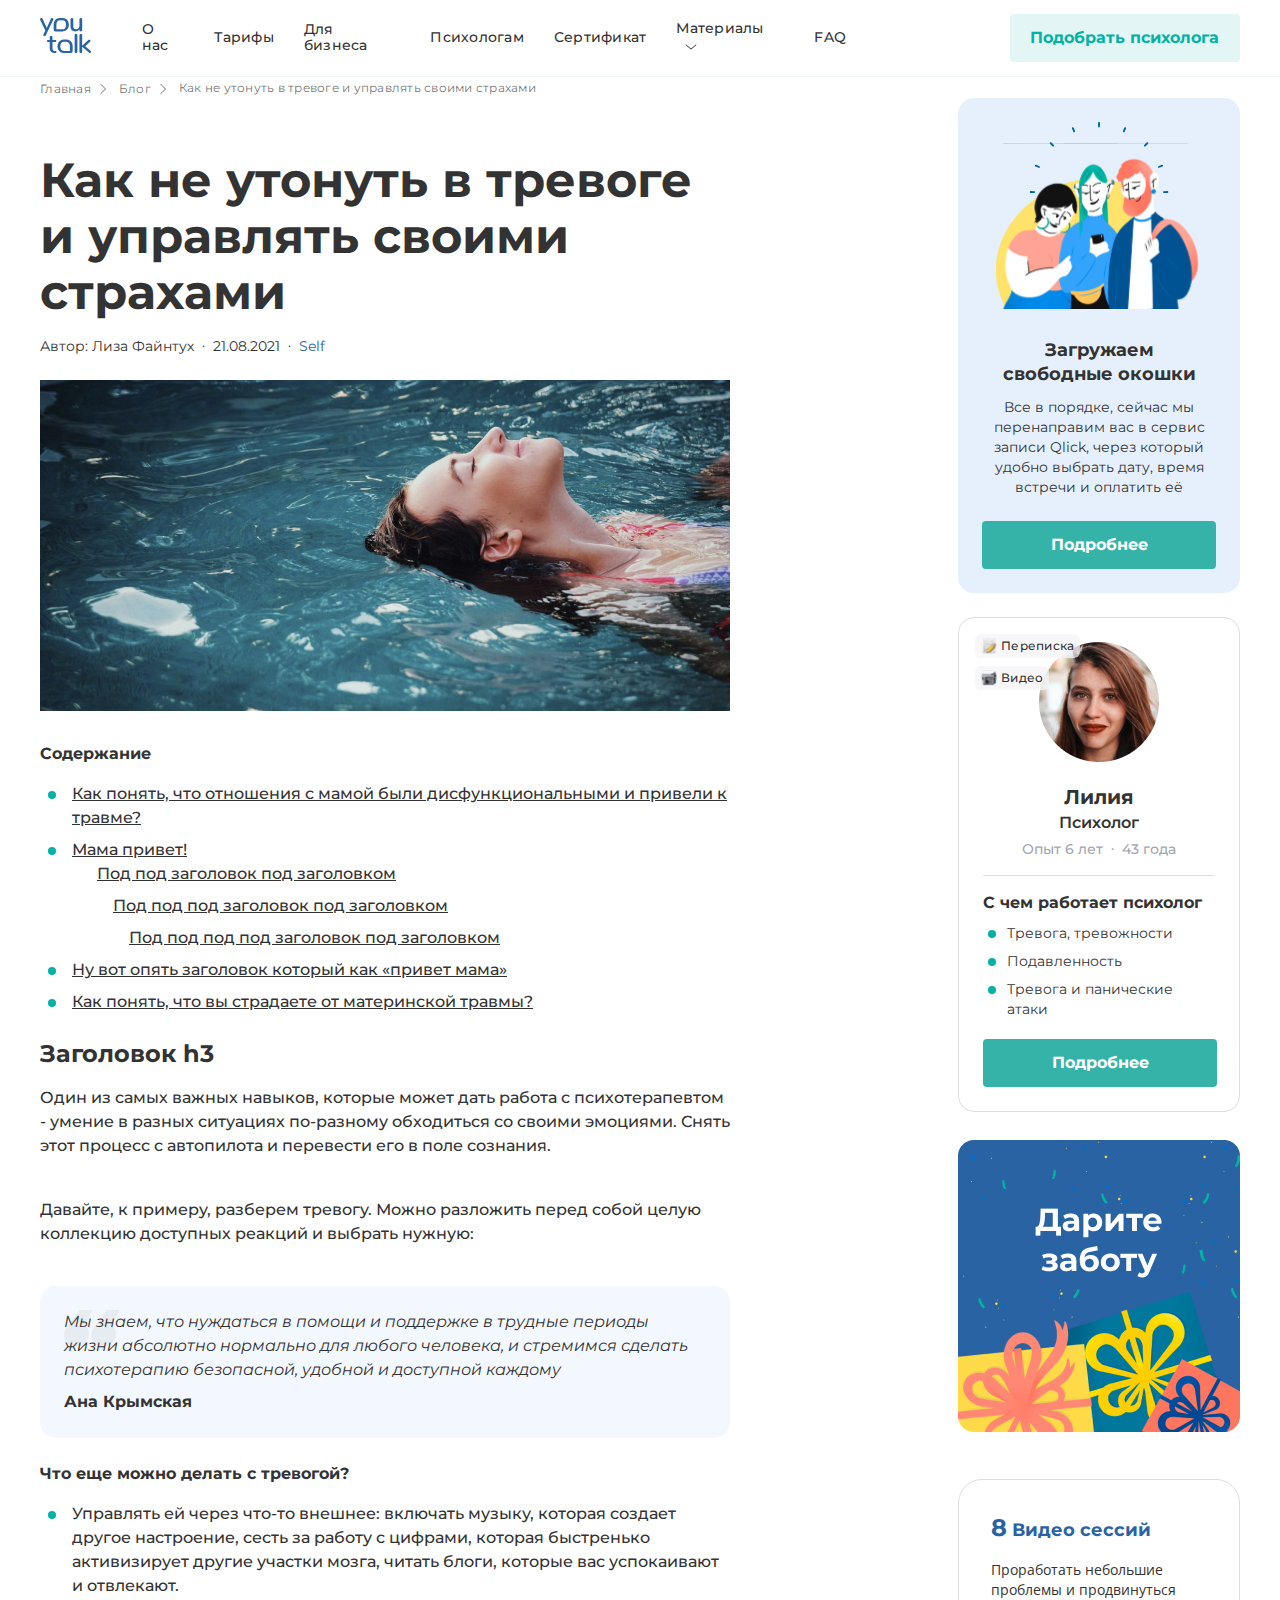
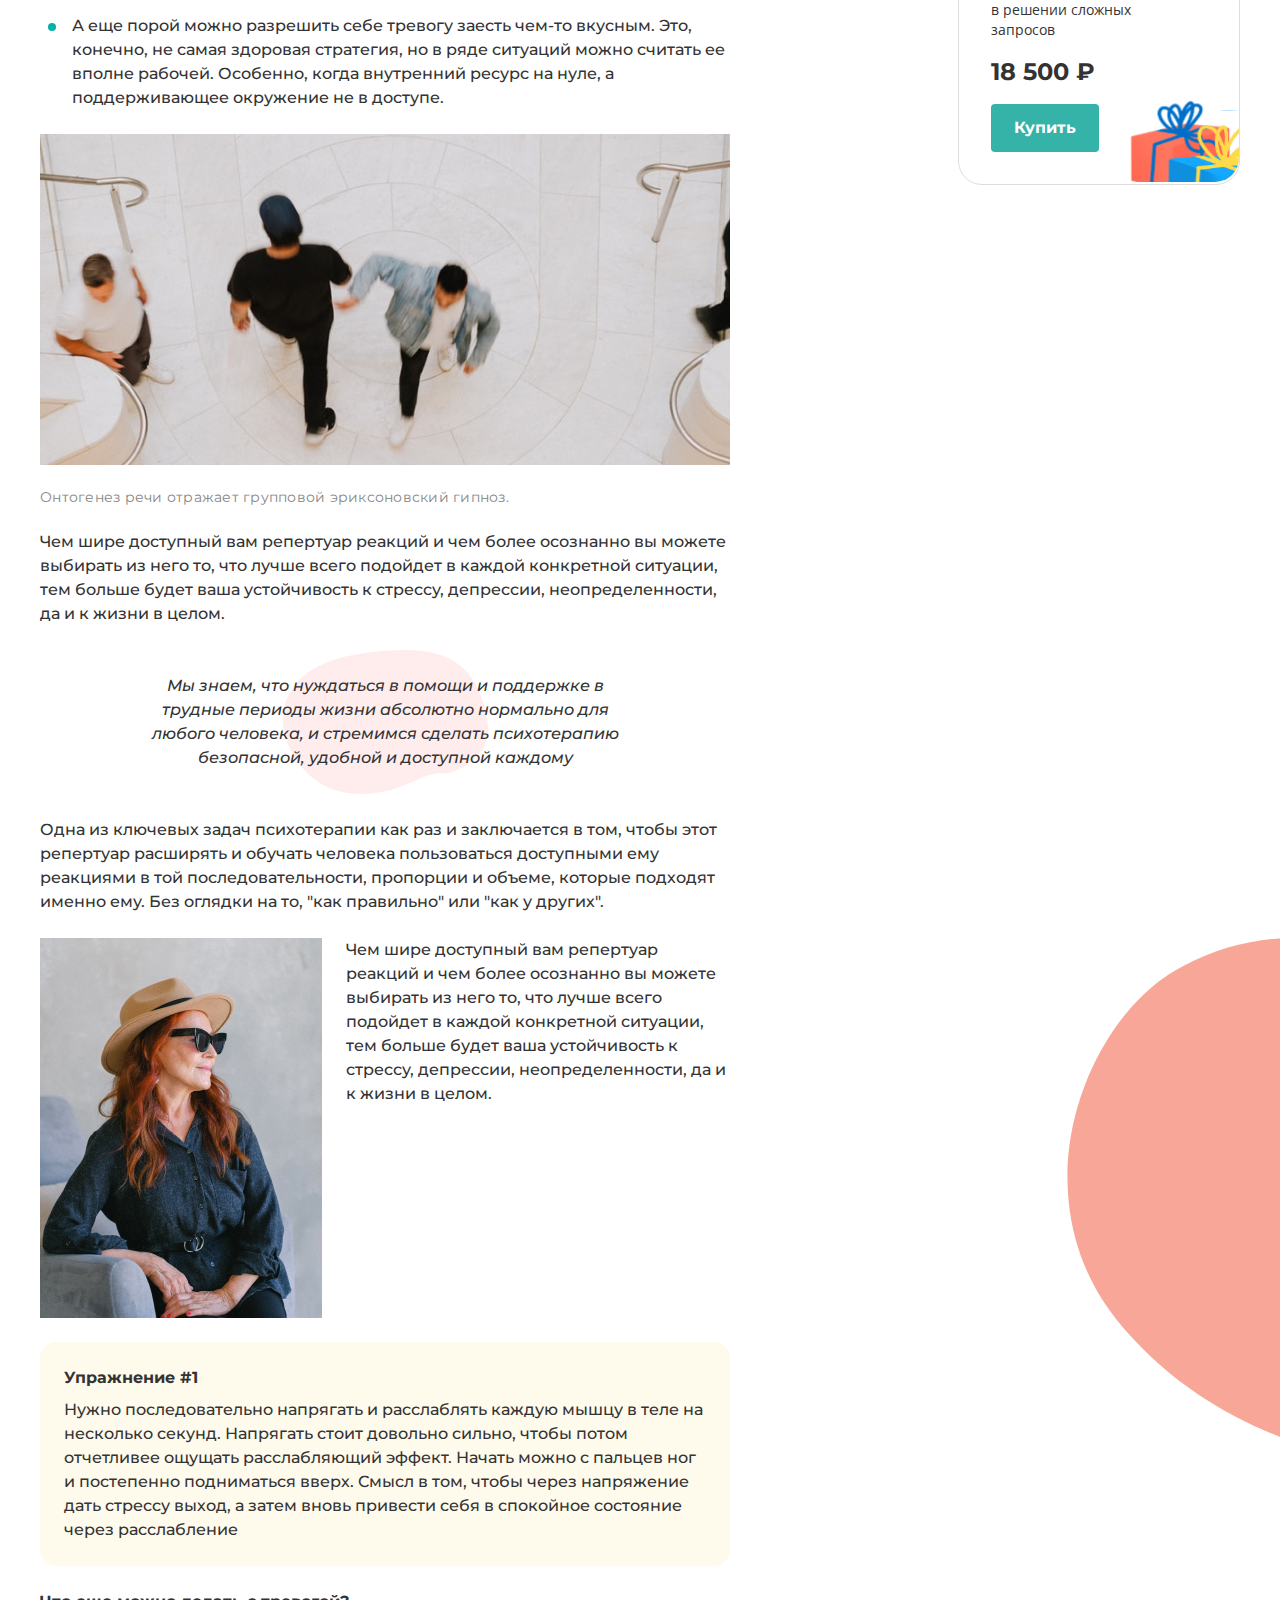
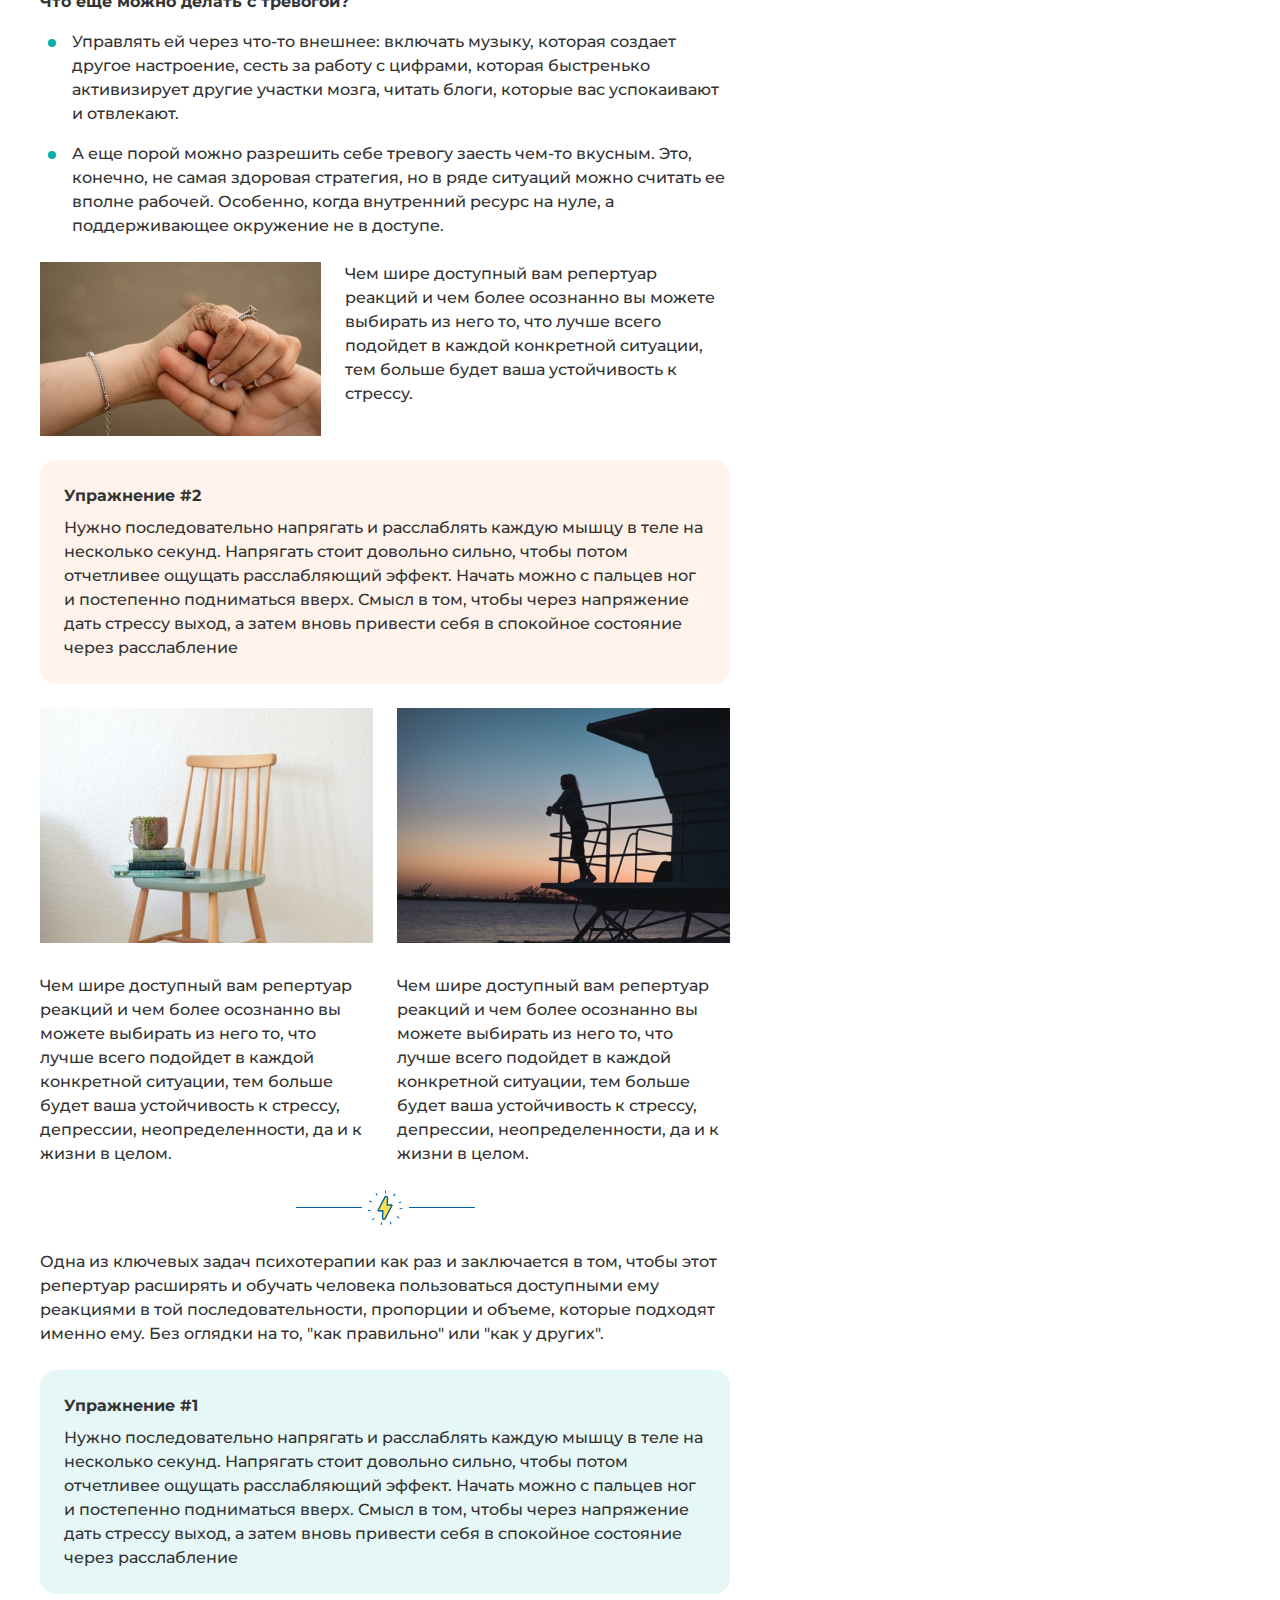
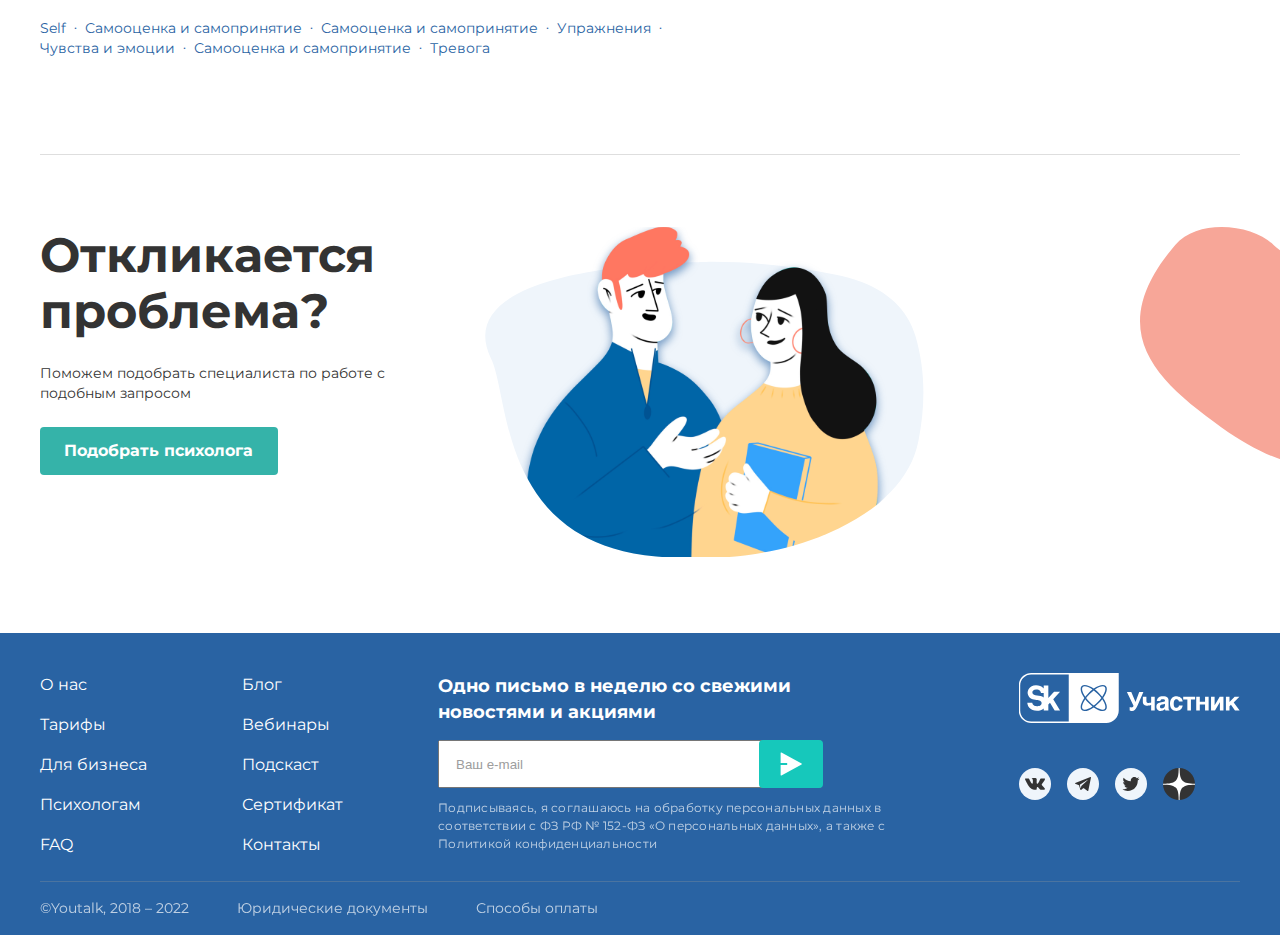
==== article.html @ af23686a "fff" ====
<!DOCTYPE html>
<html lang="ru">
  <head>
    <meta charset="UTF-8" />
    <meta name="viewport" content="width=device-width, initial-scale=1.0" />
    <meta http-equiv="X-UA-Compatible" content="ie=edge" />
    <title>Youtalk</title>
    <link rel="preconnect" href="https://fonts.googleapis.com" />
    <link rel="preconnect" href="https://fonts.gstatic.com" crossorigin />
    <link
      href="https://fonts.googleapis.com/css2?family=Montserrat:ital,wght@0,400;0,500;0,600;0,700;1,400&family=Open+Sans&display=swap"
      rel="stylesheet"
    />
    <link rel="stylesheet" href="css/reset.css" />
    <link rel="stylesheet" href="css/style.css" />
  </head>
  <body>    
    <div class="wrapper">
        <header class="header">
            <div class="container">
              <div class="nav">
                <a class="logo" href="#">
                  <img class="logo__img" src="images/logo.svg" alt="логотип" />
                </a>
                <ul class="menu">
                  <li class="menu__list">
                    <a class="menu__link" href="#">О нас</a>
                  </li>
                  <li class="menu__list">
                    <a class="menu__link" href="#">Тарифы</a>
                  </li>
                  <li class="menu__list">
                    <a class="menu__link" href="#">Для бизнеса</a>
                  </li>
                  <li class="menu__list">
                    <a class="menu__link" href="#">Психологам</a>
                  </li>
                  <li class="menu__list">
                    <a class="menu__link" href="#">Сертификат</a>
                  </li>
                  <li class="menu__list">
                    <a class="menu__link check-mark" href="#">Материалы</a>
                  </li>
                  <li class="menu__list">
                    <a class="menu__link" href="#">FAQ</a>
                  </li>
                </ul>
                <button class="header__button button">Подобрать психолога</button>
              </div>
            </div>
          </header>
          <main class="article-main">
            <div class="container">
                <ul class="bread-crumbs">
                    <li class="bread-crumbs_item"><a href="#">Главная</a></li>
                    <li class="bread-crumbs_item"><a href="index.html">Блог</a></li>
                    <li class="bread-crumbs_item"><a href="#">Как не утонуть в тревоге и управлять своими страхами</a></li>
                  </ul>

                  <section class="article-content">
                    <div class="article-content__body">
                        <div class="article-content__heading">
                        <h1 class="article-content__body-title">Как не утонуть в тревоге и управлять своими страхами</h1>
                        <div class="article__by">
                          <p class="article-content__body-author">Автор: Лиза Файнтух</p>
                          <span>.</span>
                          <time class="article-content__body-date">21.08.2021</time>
                          <span>.</span>
                          <a href="#">Self</a>
                        </div>
                        <img src="/images/how.jpg" alt="картинка для статьи">
                    </div>
                    <nav class="article-content__nav">
                        <p class="article-content__nav-title">Содержание</p>
                        <ul class="article-content__list">
                            <li class="article-content__list-item"><a class="article-content__list-link" href="#">Как понять, что отношения с мамой были дисфункциональными и привели к травме?</a></li>

                            <li class="article-content__list-item">
                              <a class="article-content__list-link" href="#">Мама привет!</a>
                                <ul>
                                
                            <li class="list-item2"><a href="#">Под под заголовок под заголовком</a></li>
                            <li class="list-item2"><a href="#">Под под под заголовок под заголовком</a></li>
                            <li class="list-item2"><a href="#">Под под под под заголовок под заголовком</a></li>
                        </ul></li>

                            <li class="article-content__list-item"><a class="article-content__list-link" href="#">Ну вот опять заголовок который как «привет мама»</a></li>
                            <li class="article-content__list-item"><a class="article-content__list-link" href="#">Как понять, что вы страдаете от материнской травмы?</a></li>
                        </ul>
                    </nav>
                        <div class="article-content__h3-block">
                            <h3 class="h3-block__title">Заголовок h3</h3>
                            <p class="h3-block__text">Один из самых важных навыков, которые может дать работа с психотерапевтом - умение в разных ситуациях по-разному обходиться со своими эмоциями.  Снять этот процесс с автопилота и перевести его в поле сознания.</p>
                            <p class="h3-block__text">Давайте, к примеру, разберем тревогу. Можно разложить перед собой целую коллекцию доступных реакций и выбрать нужную:</p>
                            <blockquote>
                                <p>Мы знаем, что нуждаться в помощи и поддержке в трудные периоды жизни абсолютно нормально для любого человека, и стремимся сделать психотерапию безопасной, удобной и доступной каждому</p>
                                <cite class="cite">Ана Крымская</cite>
                              </blockquote>

                        </div>
                        <div class="article-content__what-else">
                            <h3 class="what-else__title">Что еще можно делать с тревогой?</h3>
                            <ul class="what-else__list">
                                <li class="what-else__item">Управлять ей через что-то внешнее: включать музыку, которая создает другое настроение, сесть за работу с цифрами, которая быстренько активизирует другие участки мозга, читать блоги, которые вас успокаивают и отвлекают.</li>
                                <li class="what-else__item">А еще порой можно разрешить себе тревогу заесть чем-то вкусным. Это, конечно, не самая здоровая стратегия, но в ряде ситуаций можно считать ее вполне рабочей. Особенно, когда внутренний ресурс на нуле, а поддерживающее окружение не в доступе.</li>
                            </ul>
                            <img  class="what-else__img" src="/images/what-else.jpg" alt="картинка для статьи">
                            <p class="what-else__descr">Онтогенез речи отражает групповой эриксоновский гипноз.</p>
                            <p class="article-content__text">Чем шире доступный вам репертуар реакций и чем более осознанно вы можете выбирать из него то, что лучше всего подойдет в каждой конкретной ситуации, тем больше будет ваша устойчивость к стрессу, депрессии, неопределенности, да и к жизни в целом.</p>
                            <p class="what-else__text-em"><em>Мы знаем, что нуждаться в помощи и поддержке в трудные периоды жизни абсолютно нормально для любого человека, и стремимся сделать психотерапию безопасной, удобной и доступной каждому</em></p>
                            <p class="article-content__text">Одна из ключевых задач психотерапии как раз и заключается в том, чтобы этот репертуар расширять и обучать человека пользоваться доступными ему реакциями в той последовательности, пропорции и объеме, которые подходят именно ему. Без оглядки на то, "как правильно" или "как у других".</p>
                            <div class="what-else__block">
                                <img src="/images/what-else-woman.jpg" alt="девушка">
                                 <p class="article-content__text">Чем шире доступный вам репертуар реакций и чем более осознанно вы можете выбирать из него то, что лучше всего подойдет в каждой конкретной ситуации, тем больше будет ваша устойчивость к стрессу, депрессии, неопределенности, да и к жизни в целом.</p>
                            </div>
                            <div class="exersice">
                                <h4 class="exercise__title">Упражнение #1</h4>
                                <p class="article-content__text">Нужно последовательно напрягать и расслаблять каждую мышцу в теле на несколько секунд. Напрягать стоит довольно сильно, чтобы потом отчетливее ощущать расслабляющий эффект. Начать можно с пальцев ног и постепенно подниматься вверх. Смысл в том, чтобы через напряжение дать стрессу выход, а затем вновь привести себя в спокойное состояние через расслабление</p>
                            </div>
                        </div>



                        <div class="article-content__what-else">
                            <h3 class="what-else__title">Что еще можно делать с тревогой?</h3>
                            <ul class="what-else__list">
                                <li class="what-else__item">Управлять ей через что-то внешнее: включать музыку, которая создает другое настроение, сесть за работу с цифрами, которая быстренько активизирует другие участки мозга, читать блоги, которые вас успокаивают и отвлекают.</li>
                                <li class="what-else__item">А еще порой можно разрешить себе тревогу заесть чем-то вкусным. Это, конечно, не самая здоровая стратегия, но в ряде ситуаций можно считать ее вполне рабочей. Особенно, когда внутренний ресурс на нуле, а поддерживающее окружение не в доступе.</li>
                            </ul>
                        
                            <div class="what-else__block2">
                                <img src="/images/what-else-hands.jpg" alt="руки">
                                 <p class="article-content__text">Чем шире доступный вам репертуар реакций и чем более осознанно вы можете выбирать из него то, что лучше всего подойдет в каждой конкретной ситуации, тем больше будет ваша устойчивость к стрессу.</p>
                            </div>
                            <div class="exersice exersice-2">
                                <h4 class="exercise__title">Упражнение #2</h4>
                                <p class="article-content__text">Нужно последовательно напрягать и расслаблять каждую мышцу в теле на несколько секунд. Напрягать стоит довольно сильно, чтобы потом отчетливее ощущать расслабляющий эффект. Начать можно с пальцев ног и постепенно подниматься вверх. Смысл в том, чтобы через напряжение дать стрессу выход, а затем вновь привести себя в спокойное состояние через расслабление</p>
                            </div>
                        </div>

                        <div class="article-content__conclusion">
                            <div class="article-content__conclusion-top">
                                <div class="conclusion-top__item">
                                    <img src="/images/conclusion-img1.jpg" alt="chair">
                                    <p class="conclusion-top__text">Чем шире доступный вам репертуар реакций и чем более осознанно вы можете выбирать из него то, что лучше всего подойдет в каждой конкретной ситуации, тем больше будет ваша устойчивость к стрессу, депрессии, неопределенности, да и к жизни в целом.</p>
                                </div>

                                <div class="conclusion-top__item">
                                    <img src="/images/conclusion-img2.jpg" alt="chair">
                                    <p class="conclusion-top__text">Чем шире доступный вам репертуар реакций и чем более осознанно вы можете выбирать из него то, что лучше всего подойдет в каждой конкретной ситуации, тем больше будет ваша устойчивость к стрессу, депрессии, неопределенности, да и к жизни в целом.</p>
                                </div>
                            </div>
                          <div class="article-content__conclusion-bottom">
                                <div class="flash">
                                    <img src="/images/flash.svg" alt="молния" class="flash-img">
                                </div>
                                <p class="conclusion-bottom__text">Одна из ключевых задач психотерапии как раз и заключается в том, чтобы этот репертуар расширять и обучать человека пользоваться доступными ему реакциями в той последовательности, пропорции и объеме, которые подходят именно ему. Без оглядки на то, "как правильно" или "как у других".</p>
                            </div>
                        </div>

                        <div class="exersice exersice-3">
                          <h4 class="exercise__title">Упражнение #1</h4>
                          <p class="article-content__text">Нужно последовательно напрягать и расслаблять каждую мышцу в теле на несколько секунд. Напрягать стоит довольно сильно, чтобы потом отчетливее ощущать расслабляющий эффект. Начать можно с пальцев ног и постепенно подниматься вверх. Смысл в том, чтобы через напряжение дать стрессу выход, а затем вновь привести себя в спокойное состояние через расслабление</p>
                      </div>

                        <div class="article-content__bottom-nav">
                            <ul class="bottom-nav__list">
                                <li class="bottom-nav__item"><a href="#" class="bottom-nav__link">Self<span>.</span></a></li>
                                <li class="bottom-nav__item"><a href="#" class="bottom-nav__link">Самооценка и самопринятие<span>.</span></a></li>
                                <li class="bottom-nav__item"><a href="#" class="bottom-nav__link">Самооценка и самопринятие<span>.</span></a></li>
                                <li class="bottom-nav__item"><a href="#" class="bottom-nav__link">Упражнения<span>.</span></a></li>
                                <li class="bottom-nav__item"><a href="#" class="bottom-nav__link">Чувства и эмоции<span>.</span></a></li>
                                <li class="bottom-nav__item"><a href="#" class="bottom-nav__link">Самооценка и самопринятие<span>.</span></a></li>
                                <li class="bottom-nav__item"><a href="#" class="bottom-nav__link">Тревога</a></li>
                            </ul>
                        </div>

                    </div>
                    <div class="article-content__aside">
                      <div class="aside-inner">
                        <div class="aside__item aside__item-1">
                          <img src="/images/aside__img-1.svg" alt="звонок" class="aside__img-1">
                          <p class="aside__title">
                              Загружаем <br> свободные окошки
                          </p>
                          <p class="aside__text">
                            Все в порядке, сейчас мы перенаправим вас в сервис записи Qlick, через который удобно выбрать дату,  время встречи и оплатить её
                          </p>
                          <button class="button aside__button">Подробнее</button>
                        </div>
                        <div class=" aside__item aside__item-2">
                          <img src="/images/aside__img-2.jpg" alt="avatar" class="aside__img-2">
                          <ul class="aside__menu-list">
                            <li class="aside__menu-item">
                              <a href="#" class="aside__menu-link"
                                ><img src="images/chat.svg" alt="переписка" /> <span>Переписка</span></a
                              >
                            </li>
                            <li class="aside__menu-item">
                              <a href="#" class="aside__menu-link"
                                ><img src="images/camera.svg" alt="видео" /> <span>Видео</span></a
                              >
                            </li>
                           </ul>
                          <p class="item-2__name">Лилия </p>
                          <p class="item-2__work">Психолог</p>
                          <p class="item-2__experience">Опыт 6 лет <span>.</span> 43 года </p>

                            <div class="tiem-2__what-work">
                              <p class="what-work__title">С чем работает психолог</p>
                              <ul class="what-work__list">
                                <li class="what-work__item">Тревога, тревожности</li>
                                <li class="what-work__item">Подавленность</li>
                                <li class="what-work__item">Тревога и панические атаки</li>
                              </ul></div>
                              <button class="button aside__button">Подробнее</button>
                            
                        </div>
                        <div class=" aside__item aside__item-3">
                          <img src="/images/present.jpg" alt="дарите заботу">
                        </div>
                        <div class=" aside__item aside__item-4">
                          <p class="item-4__title"><span>8</span> Видео сессий</p>
                          <p class="item-4__text" >Проработать небольшие проблемы и продвинуться в решении сложных запросов</p>
                          <p class="item-4__price">18 500 &#8381;</p>
                          <button class="button item-4__btn">Купить</button>
                        </div>
                      </div>
                    </div>
                    

            </div>
            
                  </section>
                  <div class="container">
                  <div class="article-content__support"> 
                    <h3 class="support__title">Откликается 
                        проблема?</h3>
                        <p class="support__text">Поможем подобрать специалиста по работе с подобным запросом</p>
                            <button class="button support__button">Подобрать психолога</button>
                            
                  </div>
            </div>
          </main>
          <footer class="footer">
            <div class="container">
              <div class="footer__inner">
                <div class="footer__top">
                  <ul class="footer__list-about">
                    <li><a href="#"></a>О нас</li>
                    <li><a href="#"></a>Тарифы</li>
                    <li><a href="#"></a>Для бизнеса</li>
                    <li><a href="#"></a>Психологам</li>
                    <li><a href="#"></a>FAQ</li>
                  </ul>
    
                  <ul class="footer__list-about">
                    <li><a href="#"></a>Блог</li>
                    <li><a href="#"></a>Вебинары</li>
                    <li><a href="#"></a>Подскаст</li>
                    <li><a href="#"></a>Сертификат</li>
                    <li><a href="#"></a>Контакты</li>
                  </ul>
    
                  <form action="#" class="form">
                    <h2 class="form__title">
                      Одно письмо в неделю со свежими новостями и акциями
                    </h2>
    
                    <div class="form-group">
                      <input
                        type="text"
                        class="form__input"
                        placeholder="Ваш e-mail"
                      />
    
                      <button class="form__button">
                        <img src="/images/form-letter.svg" alt="письмо" />
                      </button>
                    </div>
                    <p class="form__text">
                      Подписываясь, я соглашаюсь на обработку персональных данных в
                      соответствии с ФЗ РФ № 152-ФЗ «О персональных данных», а также
                      с Политикой конфиденциальности
                    </p>
                  </form>
                  <div class="social">
                    <div class="member-logo">
                      <img src="/images/member.svg" alt="участник" />
                    </div>
                    <ul class="social-list">
                      <li class="social-item social-item1">
                        <a href="#" class="social-link"
                          ><img src="/images/vk.svg" alt="Вконтакте"
                        /></a>
                      </li>
                      <li class="social-item social-item2">
                        <a href="#" class="social-link"
                          ><img src="/images/tg.svg" alt="Телеграм"
                        /></a>
                      </li>
                      <li class="social-item social-item3">
                        <a href="#" class="social-link"
                          ><img src="/images/x.svg" alt="Сеть Х"
                        /></a>
                      </li>
                      <li class="social-item social-item4">
                        <a href="#" class="social-link"
                          ><img src="/images/dzen.svg" alt="Дзен"
                        /></a>
                      </li>
                    </ul>
                  </div>
                </div>
    
                <div class="footer__bottom">
                  <ul class="footer__info">
                    <li class="footer__info-item">
                      <a href="#" class="footer__info-link"
                        >©Youtalk, 2018 – 2022</a
                      >
                    </li>
                    <li class="footer__info-item">
                      <a href="#" class="footer__info-link"
                        >Юридические документы</a
                      >
                    </li>
                    <li class="footer__info-item">
                      <a href="#" class="footer__info-link">Способы оплаты</a>
                    </li>
                  </ul>
                </div>
              </div>
            </div>
          </footer>
    </div>
  </body>
---- css/style.css ----
:root {
  --button-green: #35b3a9;
  --color-mainText: #333;
  --footer-bg: #2963a3;
}

html {
  box-sizing: border-box;
  height: 100%;
}

*,
*::before,
*::after {
  box-sizing: inherit;
}

a {
  color: inherit;
  text-decoration: none;
}

li {
  list-style: none;
}

img {
  max-width: 100%;
}

body {
  height: 100%;
  font-family: "Montserrat", sans-serif;
  font-size: 14px;
  font-style: normal;
  font-weight: 400;
  line-height: 20px;
  color: var(--color-mainText);
}

button {
  border: none;
  outline: none;
  background-color: transparent;
  padding: 0;
  font: inherit;
  color: inherit;
}

input:focus {
  outline: none;
}

.wrapper {
  min-height: 100%;
  display: flex;
  flex-direction: column;
}

.container {
  max-width: 1220px;
  padding: 0 10px;
  margin: 0 auto;
}

.button {
  display: inline-flex;
  font-size: 16px;
  font-weight: 700;
  line-height: normal;
  line-height: 24px;
  border-radius: 4px;
  background: var(--button-green);
  padding: 12px 16px;
  width: 234px;
  height: 48px;
  color: #fff;
  text-align: center;
  cursor: pointer;
}

.header {
  border-bottom: 1px solid #eff5fb;
}

.nav {
  display: flex;
  height: 76px;
  padding: 30px 0;
  align-items: center;
}

.menu {
  display: flex;
  column-gap: 30px;
  align-items: center;
  margin-right: 164px;
  margin-left: 51px;
}

.menu__list {
  font-size: 14px;
  font-weight: 500;
  line-height: 114%;
  letter-spacing: 0.25px;
}

.menu__link {
  transition: all 0.2s;
}

.menu__link:hover {
  color: var(--button-green);
}

.check-mark::after {
  content: url(../images/check-mark.svg);
  position: relative;
  padding-left: 8px;
  top: 3px;
  right: 0;
}

.header__button {
  max-width: 230px;
  padding: 14px 20px;
  align-items: center;
  background-color: #e3f5f5;
  color: #03b2a5;
  transition: all 0.3s;
}

.header__button:hover {
  box-shadow: 5px 3px 27px rgba(151, 189, 189, 0.4);
}

.bread-crumbs {
  display: flex;
  align-items: center;
}

.bread-crumbs_item {
  color: rgba(51, 51, 51, 0.7);
  font-size: 12px;
  line-height: 18px;
  letter-spacing: 0.25px;
}

.bread-crumbs_item:first-child::after,
.bread-crumbs_item:nth-child(2)::after {
  content: url(../images/Arrow.svg);
  position: relative;
  margin: 0 8px 0 4px;
  top: 4px;
  right: 0;
}

.main {
  background-image: url(../images/bg-main.svg);
  background-repeat: no-repeat;
  background-position: 0px 314px;
  background-size: cover;
  height: 100%;
  background-color: #fff;
  flex: 1 1 auto;
  padding-top: 16px;
}

.blog {
  margin-top: 30px;
}

.blog__title {
  margin-bottom: 32px;
  font-size: 48px;
  font-weight: 700;
  line-height: 56px;
}

.blog__menu {
  padding-bottom: 23px;
}

.blog__menu-list {
  display: flex;
  gap: 0 8px;
}

.blog__menu-item {
  border-radius: 24px;
  border: 1px solid #c1c5cd;
  padding: 6px 8px;
  font-weight: 600;
  transition: 0.3s;
}

.blog__menu-item:focus-within {
  border-radius: 24px;
  outline: 2px solid #16c8bb;
  background: #f9fdfd;
}

.blog__menu-link {
  display: flex;
  align-items: center;
  column-gap: 5px;
}

.blog__articles {
  display: grid;
  grid-template: repeat(3, 1fr) / repeat(6, 1fr);
  gap: 24px;
}
.blog__article:first-child,
.blog__article:nth-child(2) {
  grid-column: span 3;
}

.blog__article {
  display: flex;
  flex-direction: column;
  grid-column: span 2;
  border: 1px solid #dedede;
  border-radius: 16px;
  position: relative;
}

.blog__article-img img {
  object-fit: cover;
  border-radius: 16px 16px 0 0;
  cursor: pointer;
}

.blog__mark,
.blog__mark-2 {
  display: flex;
  column-gap: 4px;
  align-items: center;
  border-radius: 24px;
  background-color: rgba(255, 255, 255, 0.7);
  padding: 6px 8px;
  margin: 8px;
  font-weight: 600;
  position: absolute;
}

.blog__mark-2 {
  margin-top: 48px;
}

.blog__article-info {
  display: flex;
  flex-direction: column;
  justify-content: space-between;
  align-items: flex-start;
  min-height: 240px;
  padding: 16px;
}

.blog__article-title {
  font-size: 18px;
  font-weight: 700;
  line-height: 26px;
  margin-bottom: 4px;
}

.blog__article-author {
  color: #494949;
  font-size: 12px;
  line-height: 18px;
  letter-spacing: 0.25px;
  margin-bottom: 8px;
}

.blog__article-time {
  margin-top: auto;
  color: #868686;
  font-size: 12px;
  line-height: 18px;
  letter-spacing: 0.25px;
}

.blog__button {
  display: flex;
  margin: 56px auto 96px;
  max-width: 182px;
  justify-content: center;
  align-items: center;
  transition: all 0.2s;
}

.blog__button:hover {
  box-shadow: 5px 3px 27px rgba(151, 189, 189, 0.4);
}

.footer {
  background-color: var(--footer-bg);
}

.footer__inner {
  color: #fff;
  margin: 40px 0 0;
}

.footer__top {
  display: flex;
  justify-content: space-between;
  margin-bottom: 24px;
}

.footer__list-about {
  font-size: 16px;
  line-height: 24px;
}

.footer__list-about li + li {
  padding-top: 16px;
}

.form {
  display: grid;
  max-width: 486px;
}

.form__title {
  font-size: 18px;
  font-weight: 700;
  line-height: 26px;
  margin-bottom: 8px;
}

.form-group {
  display: flex;
  align-items: center;
  position: relative;
  margin-bottom: 8px;
}

.form__input {
  padding: 14px 52px 14px 16px;
  height: 48px;
}

.form__title,
.form__input {
  width: 384px;
}

.form__input::placeholder {
  color: #9d9d9d;
}

.form__button {
  display: flex;
  max-width: 64px;
  max-height: 48px;
  padding: 14px 20px;
  align-items: center;
  justify-content: center;
  background-color: #16c8bb;
  border-radius: 4px;
  position: absolute;
  right: 101px;
  cursor: pointer;
}

.form__button img {
  width: 24px;
  height: 24px;
}

.form__text {
  font-size: 12px;
  opacity: 0.7;
  line-height: 18px;
  letter-spacing: 0.25px;
}

.member-logo {
  margin-bottom: 40px;
}

.social-list {
  display: flex;
  gap: 16px;
  align-items: center;
}

.social-item img {
  max-width: none;
}

.footer__bottom {
  border-top: 1px solid rgba(157, 157, 157, 0.3);
}
.footer__info {
  display: flex;
  gap: 48px;
  opacity: 0.7;
  padding: 16px 0 17px;
}

.article-main {
  height: 100%;
  flex: 1 1 auto;
  padding-bottom: 158px;
  background-image: url(../images/bg-main.svg);
  background-repeat: no-repeat;
  background-position: right 50% bottom -14%;
  background-size: contain;
}

.article-content {
  display: flex;
  justify-content: space-between;
  padding-bottom: 48px;
  border-bottom: 1px solid #dedede;
  margin-bottom: 72px;
  
}

.article-content__body {
  max-width: 690px;
  font-size: 16px;
  font-weight: 500;
  line-height: 24px;
}

.article-content__heading {
  margin: 54px 0 24px;
}

.article-content__body-title {
  margin-bottom: 16px;
  font-size: 48px;
  font-weight: 700;
  line-height: 56px;
}

.article__by {
  display: flex;
  margin-top: 16px;
  margin-bottom: 24px;
  font-size: 14px;
  font-weight: 400;
  line-height: 20px;
}

.article__by span {
  margin: 0 8px;
  display: block;
  text-align: center;
  position: relative;
  top: -4px;
}

.article__by a {
  color: #2963a3;
}

.article-content__nav {
  margin-bottom: 24px;
}
.article-content__nav-title {
  font-size: 16px;
  font-weight: 700;
  line-height: 24px;
  margin-bottom: 16px;
}
.article-content__list {
  display: inline-block;
}

.article-content__list li + li {
  margin-top: 8px;
}
.article-content__list-item {
  text-decoration: underline;
  padding-left: 32px;
  position: relative;
}
.what-else__item::before,
.article-content__list-item::before {
  content: url(/images/circle-list.svg);
  position: absolute;
  left: 8px;
}

.list-item2:first-child {
  margin-left: 25px;
}

.list-item2:nth-child(2) {
  margin-left: 41px;
}

.list-item2:nth-child(3) {
  margin-left: 57px;
}

.article-content__h3-block {
  margin: 24px 0;
}
.h3-block__title {
  font-size: 24px;
  font-weight: 700;
  line-height: 32px;
  margin-bottom: 16px;
}
.h3-block__text:first-of-type {
  margin-bottom: 40px;
}

.article-content__h3-block blockquote {
  margin-top: 40px;
  font-style: italic;
  font-weight: 400;
  padding: 24px;
  background-color: #f3f7fe;
  border-radius: 16px;
  background-image: url(/images/quotations.svg);
  background-repeat: no-repeat;
  background-position: 24px 24px;
}

.article-content__h3-block cite {
  margin-top: 8px;
  display: block;
  font-weight: 700;
  font-style: normal;
}
.article-content__what-else {
  margin-bottom: 24px;
}
.what-else__title {
  margin-bottom: 16px;
}
.what-else__list {
  display: flex;
  flex-direction: column;
  gap: 16px 0;
  margin-bottom: 24px;
}
.what-else__item {
  padding-left: 32px;
  position: relative;
}
.what-else__img {
  margin-bottom: 16px;
}
.what-else__descr {
  font-size: 14px;
  font-style: normal;
  font-weight: 400;
  line-height: 130%;
  letter-spacing: 0.25px;
  color: #868686;
  margin-bottom: 24px;
}
.article-content__text {
  margin-bottom: 24px;
}
.what-else__text-em {
  text-align: center;
  margin: 0 auto 24px;
  padding: 24px 102px;
  background-image: url(/images/what-else_BG.svg);
  background-repeat: no-repeat;
  background-position: center center;
  background-size: contain;
}
.what-else__block,
.what-else__block2 {
  display: flex;
  justify-content: space-between;
  margin-bottom: 24px;
  position: relative;
  gap: 0 24px;
}
.what-else__block::before {
  position: absolute;
  content: url(/images/article-bg.svg);
  top: 0;
  right: -80vw;
}


.what-else__block p {
  margin-bottom: 0;
}

.exersice {
  padding: 24px;
  background-color: #fefaec;
  border-radius: 16px;
}

.exersice-2 {
  background-color: #fff3eb;
}
.exersice-3 {
  background-color: rgba(3, 178, 165, 0.1);
  margin-bottom: 24px;
}

.exersice p {
  margin-bottom: 0;
}

.exercise__title {
  margin-bottom: 8px;
  font-weight: 700;
}
.article-content__conclusion {
  margin-bottom: 24px;
}
.article-content__conclusion-top {
  display: flex;
  justify-content: space-between;
  margin-bottom: 24px;
  gap: 0 24px;
}
.conclusion-top__item img {
  margin-bottom: 24px;
}
.article-content__conclusion-bottom {
}
.flash {
  display: flex;
  align-items: center;
  justify-content: center;
  margin-bottom: 24px;
}

.article-content__bottom-nav {
  margin-bottom: 48px;
}
.bottom-nav__list {
  display: flex;
  flex-wrap: wrap;
}
.bottom-nav__item {
  font-size: 14px;
  font-weight: 400;
  line-height: 20px;
}

.bottom-nav__link {
  color: #2963a3;
}
.bottom-nav__link span {
  display: inline-flex;
  margin: 0 8px;
  position: relative;
  top: -4px;
}
.article-content__aside {
  max-width: 282px;
  
}
.aside__item {
  min-width: 282px;
  text-align: center;
  transition: all .3s ease-in;
}
.aside__item:hover {
box-shadow: 0px 30px 50px 0px #EFF5FB;
}
.aside__item-1 {
  padding: 24px;
  margin-bottom: 24px;
  background-color: #e6f0fd;
  border-radius: 16px;
}
.aside__img-1 {
  margin-bottom: 24px;
}
.aside__title {
  font-size: 18px;
  font-weight: 700;
  line-height: 24px;
  margin-bottom: 11px;
}
.aside__text {
  margin-bottom: 24px;
}

.aside__button {
  display: inline-block;
  padding: 12px 16px;
  text-align: center;
}
.aside__item-2 {
  margin-bottom: 28px;
  position: relative;
  padding: 24px;
  border: 1px solid #DEDEDE;
  border-radius: 16px;
}
.aside__img-2 {
  margin-bottom: 16px;
}
.aside__menu-list {
  display: flex;
  position: absolute;
  top: 16px;
  left: 16px;
  flex-direction: column;
  text-align: left;
  gap: 8px 0;
}
.aside__menu-item {
  font-size: 12px;
  font-weight: 500;
  line-height: 18px;
  letter-spacing: 0.25px;
  padding: 0px 6px;
  background: rgba(243, 244, 248, 0.7);
  border-radius: 6px;
}
.aside__menu-item:last-child {
  max-width: 74px;
}
.aside__menu-link {
  display: flex;
  align-items: center;
  gap: 0 4px;
}

.aside__menu-link img {
  width: 16px;
  height: 24px;
}
.item-2__name {
  font-size: 20px;
  font-weight: 700;
  line-height: 28px;
}
.item-2__work {
  font-size: 16px;
  font-weight: 600;
  line-height: 24px;
  margin-bottom: 4px;
}
.item-2__experience {
  color: #a2a7b1;
  font-weight: 500;
  box-shadow: 0px 1px 0px 0px #dedede;
  padding-bottom: 16px;
  margin-bottom: 16px;
}

.item-2__experience span {
  display: inline-flex;
  margin: 0 4px;
  position: relative;
  top: -4px;
}

.tiem-2__what-work {
  text-align: left;
  margin-bottom: 20px;
}
.what-work__title {
  font-size: 16px;
  font-weight: 700;
  line-height: 24px;
  margin-bottom: 8px;
}
.what-work__list {
  display: flex;
  flex-direction: column;
  gap: 8px;
}
.what-work__item {
  padding-left: 24px;
  position: relative;
}

.what-work__item::before {
  content: url(/images/circle-list.svg);
  position: absolute;
  left: 5px;
}
.aside__item-3 {
  margin-bottom: 42px;
}
.aside__item-4 {
  display: flex;
  flex-direction: column;
  gap: 16px 0;
  text-align: left;
  padding: 32px;
  background-image: url(/images/item4-img.svg);
  background-repeat: no-repeat;
  background-size: contain;
  border-radius: 24px;
border: 1px solid #DEDEDE;

}
.item-4__title {
  font-size: 18px;
font-weight: 700;
line-height: 26px;
color: #2963A3;
}

.item-4__title span {
  font-size: 24px;
  line-height: 32px;
}

.aside__item-4  {
font-size: 14px;
font-weight: 400;
line-height: 20px;
}
.item-4__text {
  font-family: 'Open Sans', sans-serif;
  max-width: 190px;
}

.item-4__price {
  font-size: 24px;
font-weight: 700;
line-height: 32px;
}

.item-4__btn {
  padding: 12px 16px;
  display: inline-block;
  max-width: 108px;

}
.article-content__support {
  display: flex;
  flex-direction: column;
  gap: 24px;
  max-width: 348px;
  position: relative;
}

.article-content__support::before {
  position: absolute;
  content: url(/images/support-bg.svg);
  top: 0;
  right: -80vw;
}
.article-content__support::after {
  position: absolute;
  content: url(/images/support-img.svg);
  top: 0;
  right: -45vw;
}
.support__title {
  font-size: 48px;
  font-style: normal;
  font-weight: 700;
  line-height: 56px;
}
.support__text {
}
.support__button {
  align-items: center;
  padding: 20px 24px;
  width: 238px;
}
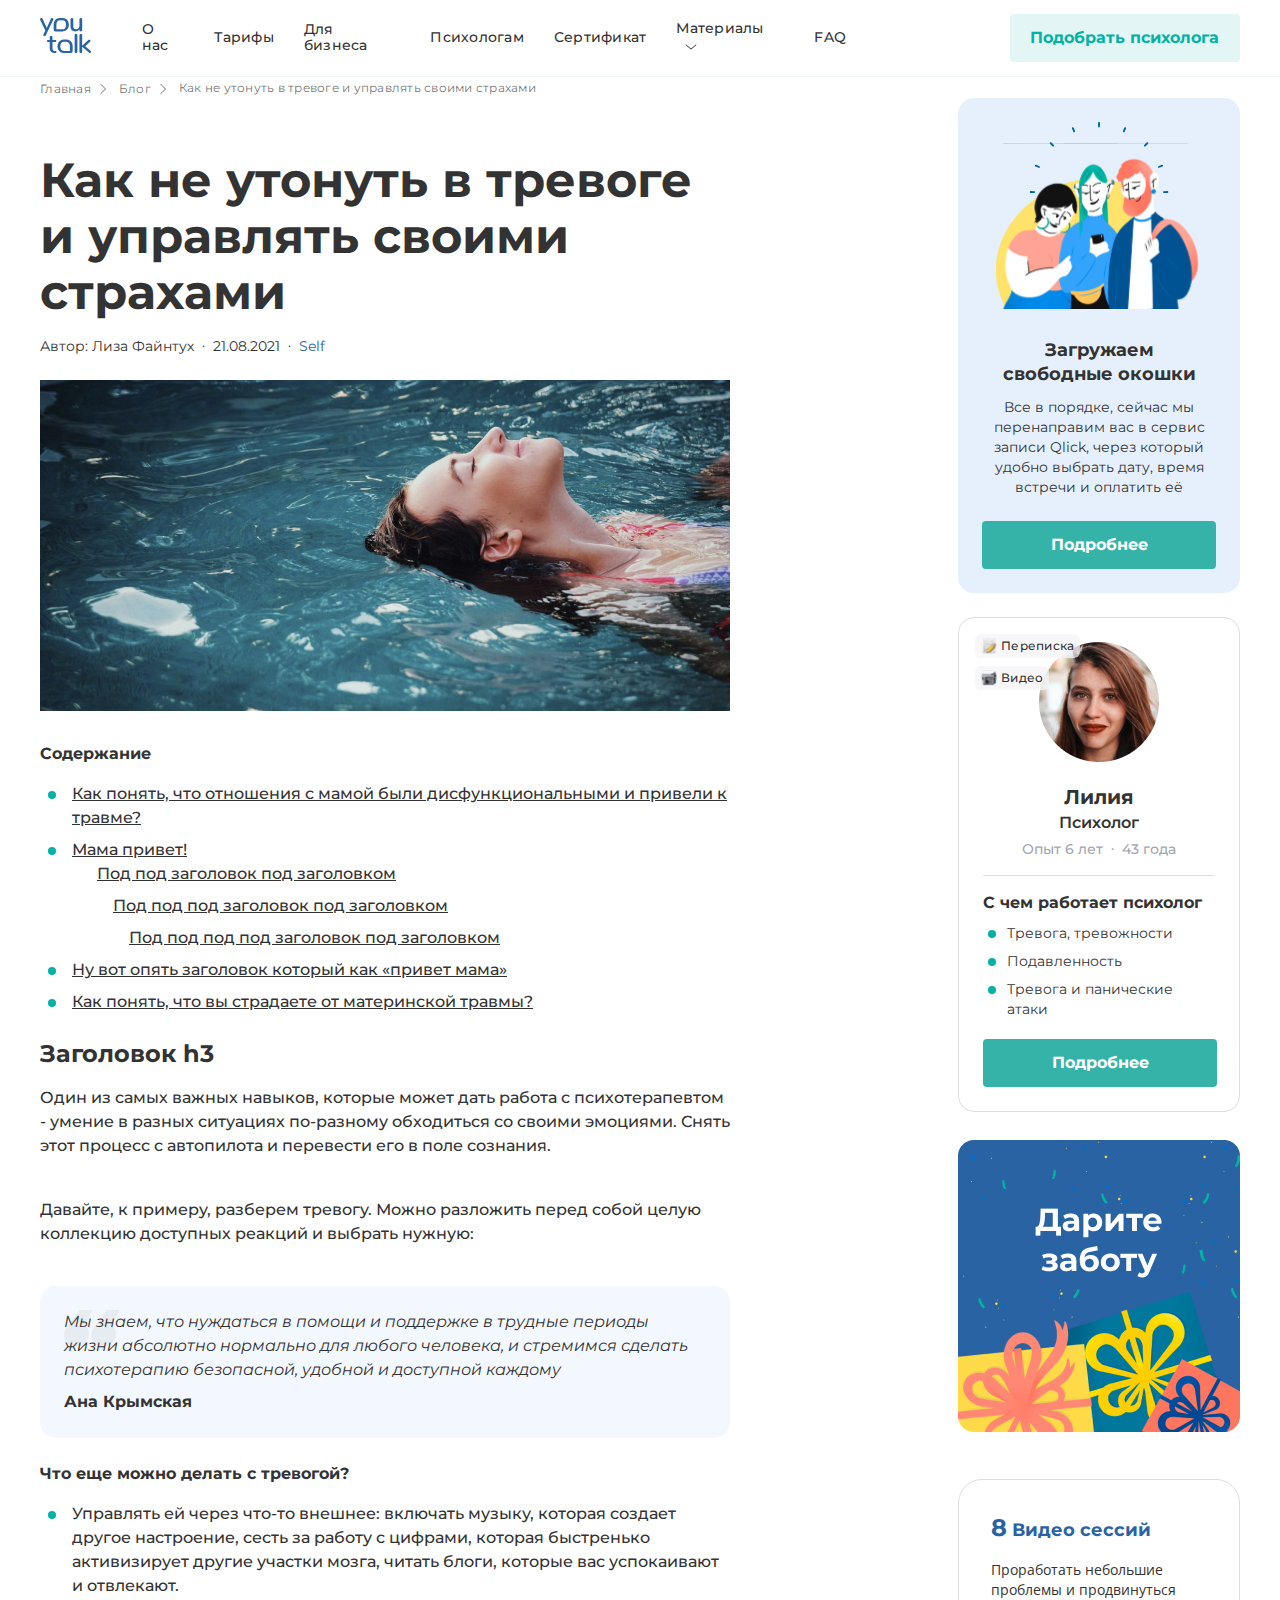
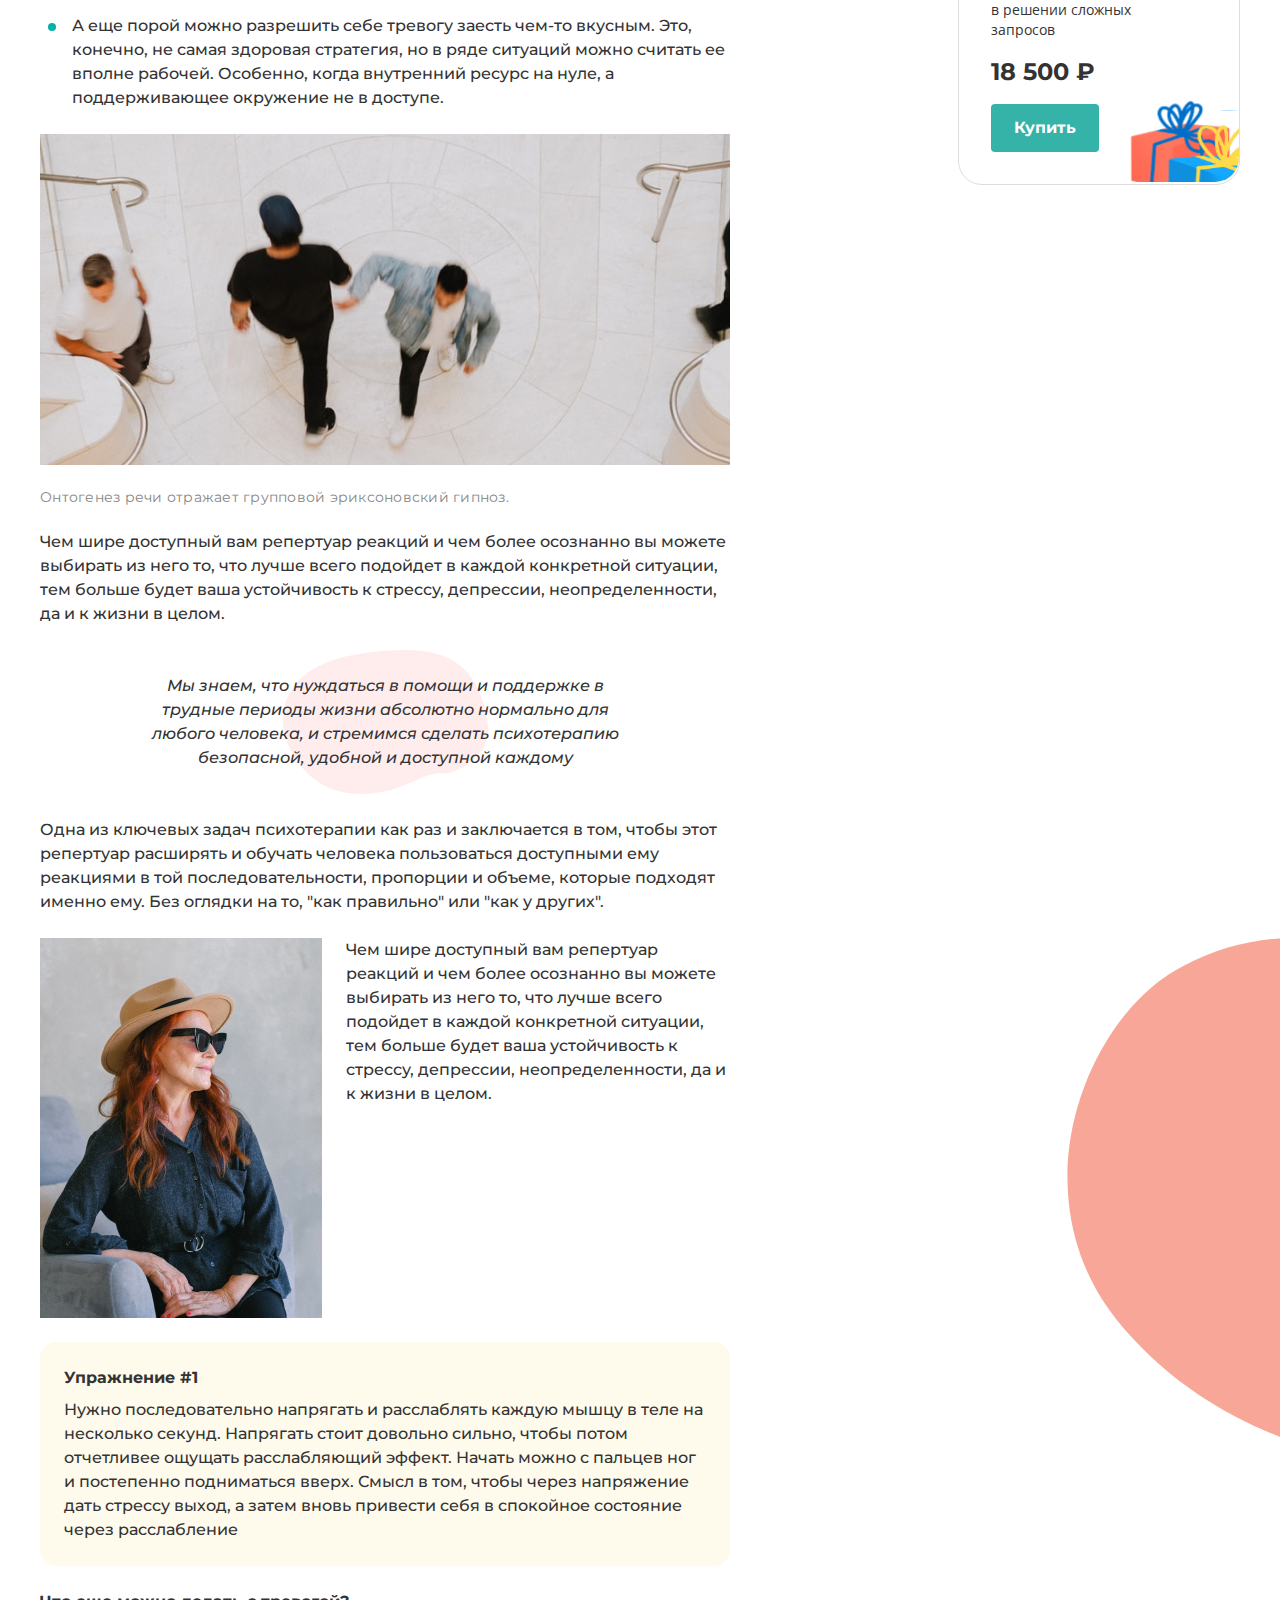
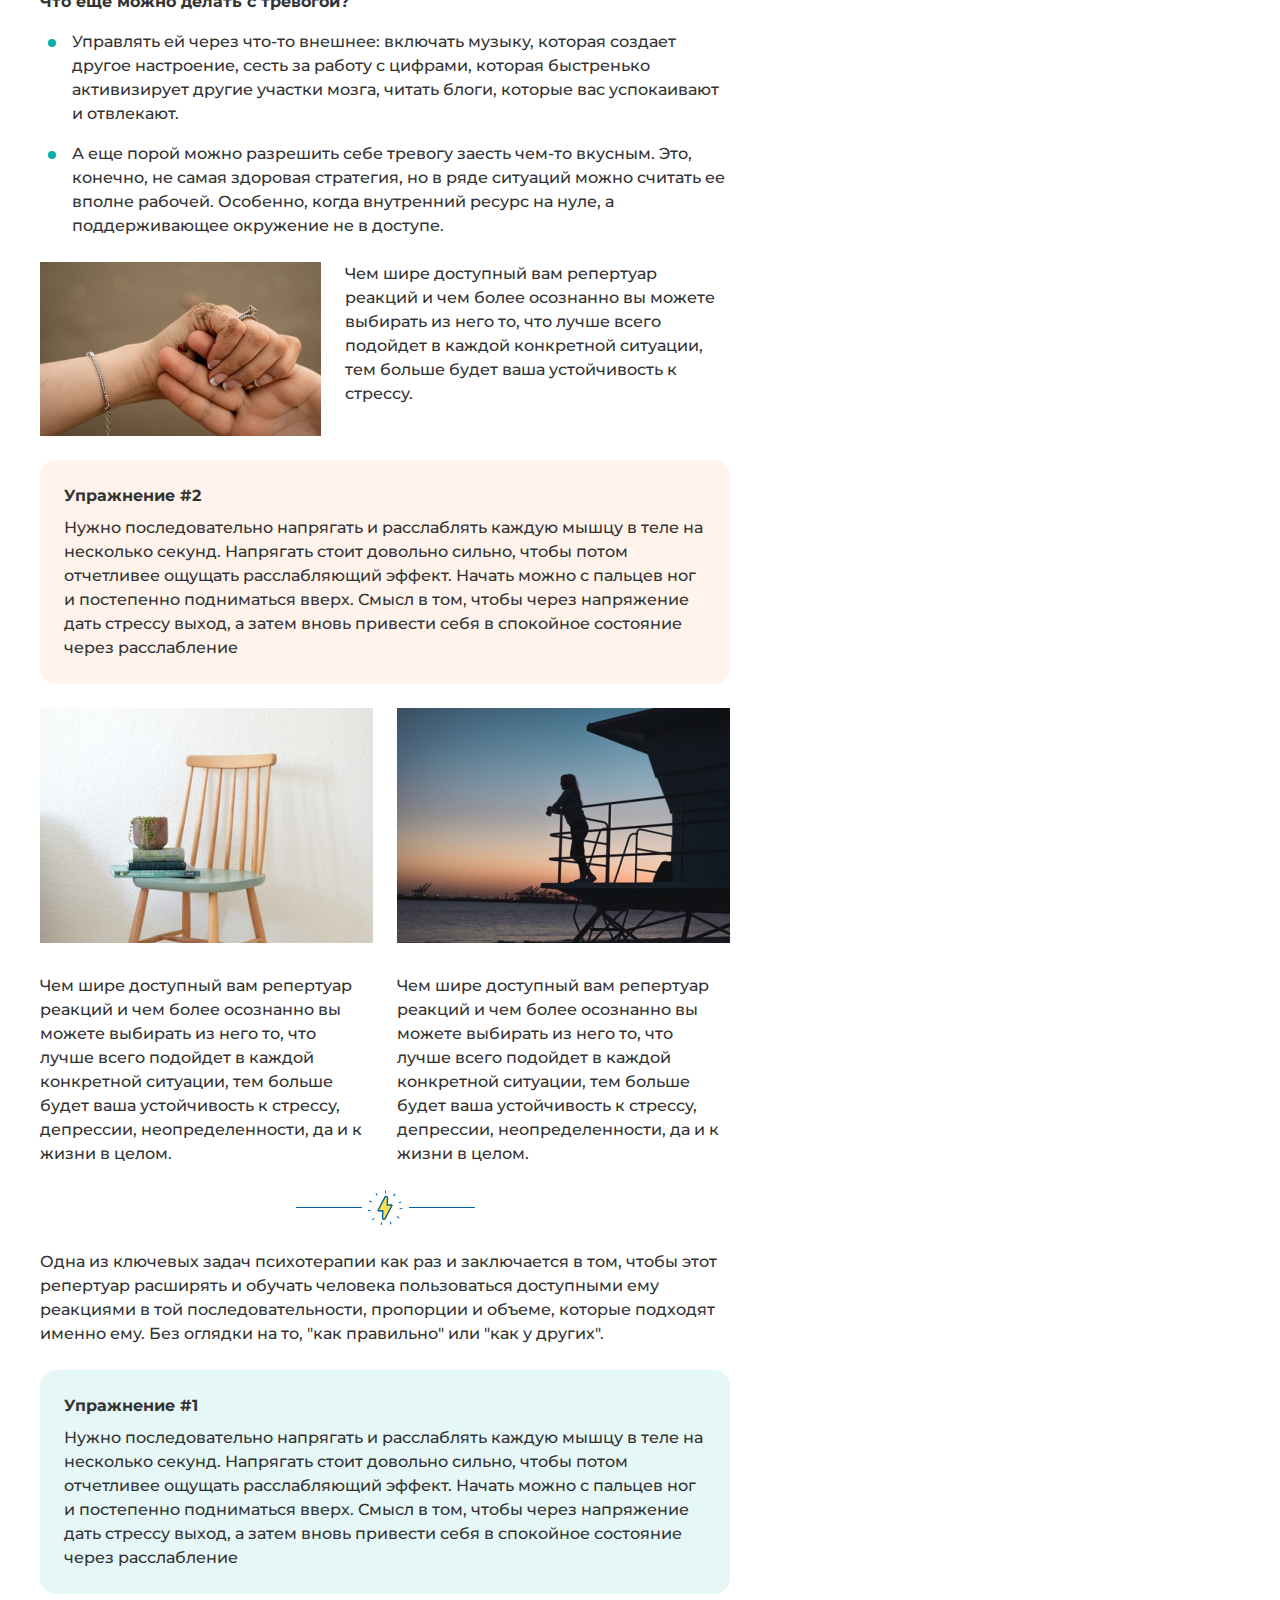
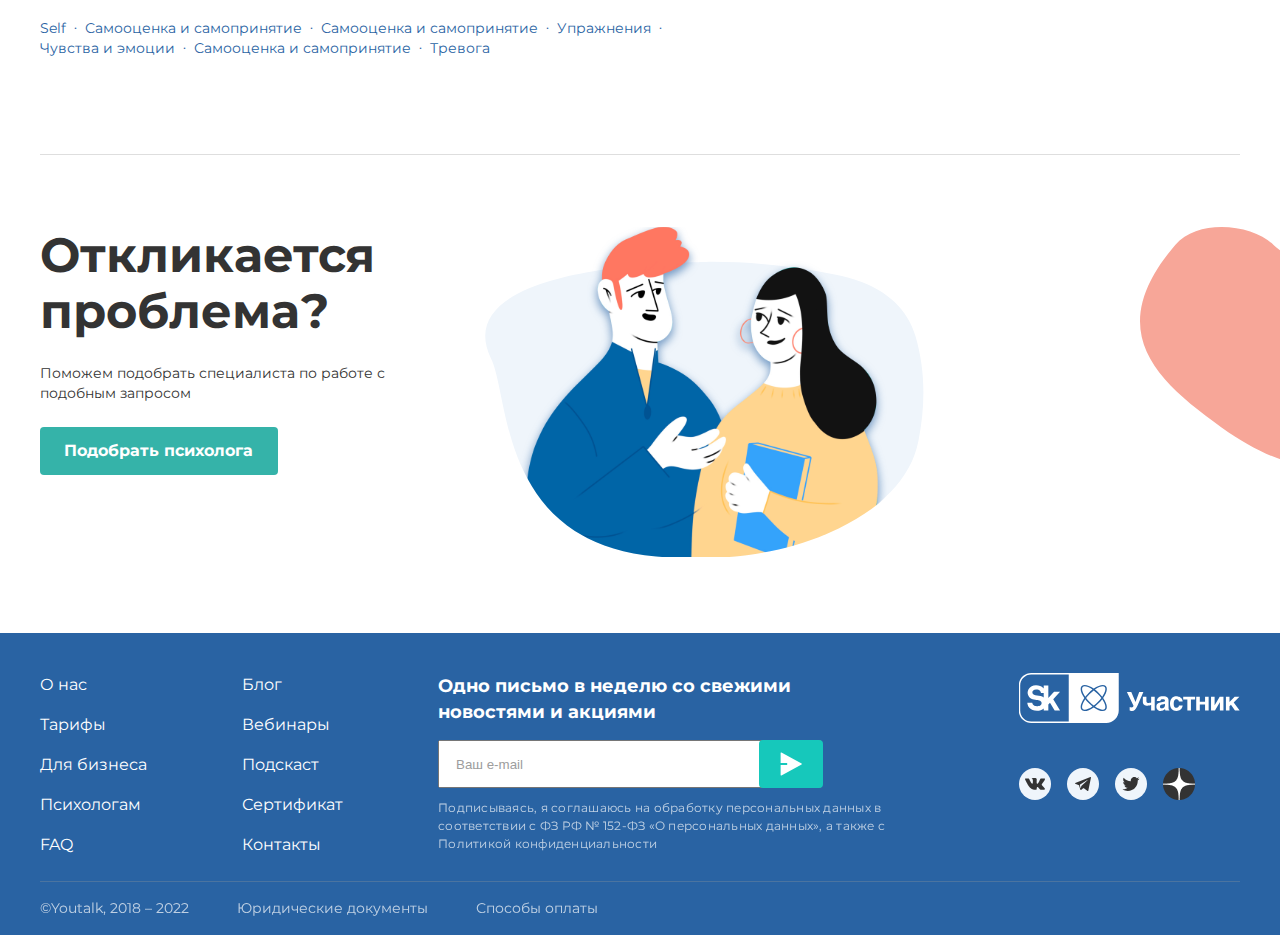
==== commit fc77264f: "gg" ====
--- a/article.html
+++ b/article.html
@@ -306,7 +306,7 @@
                       </li>
                       <li class="social-item social-item4">
                         <a href="#" class="social-link"
-                          ><img src="/images/dzen.svg" alt="Дзен"
+                          ><img src="/images/Frame.png" alt="Дзен"
                         /></a>
                       </li>
                     </ul>
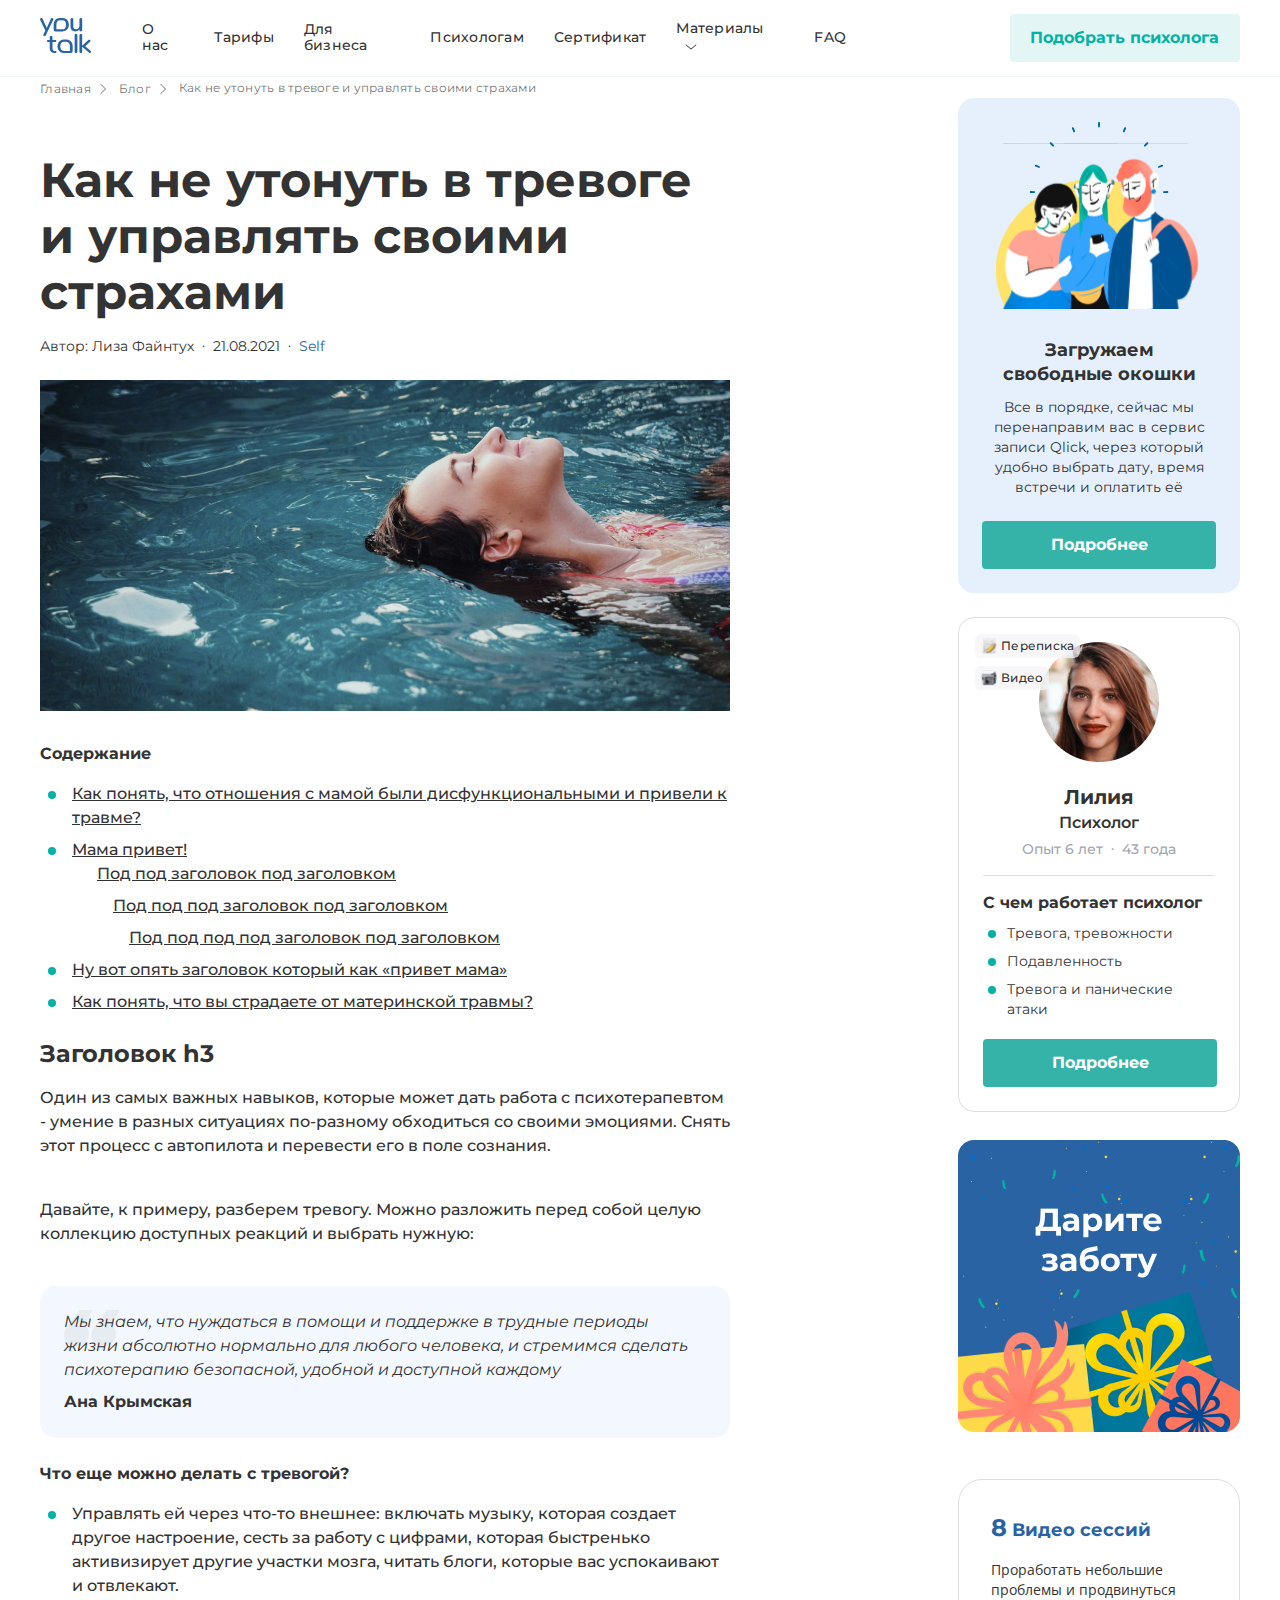
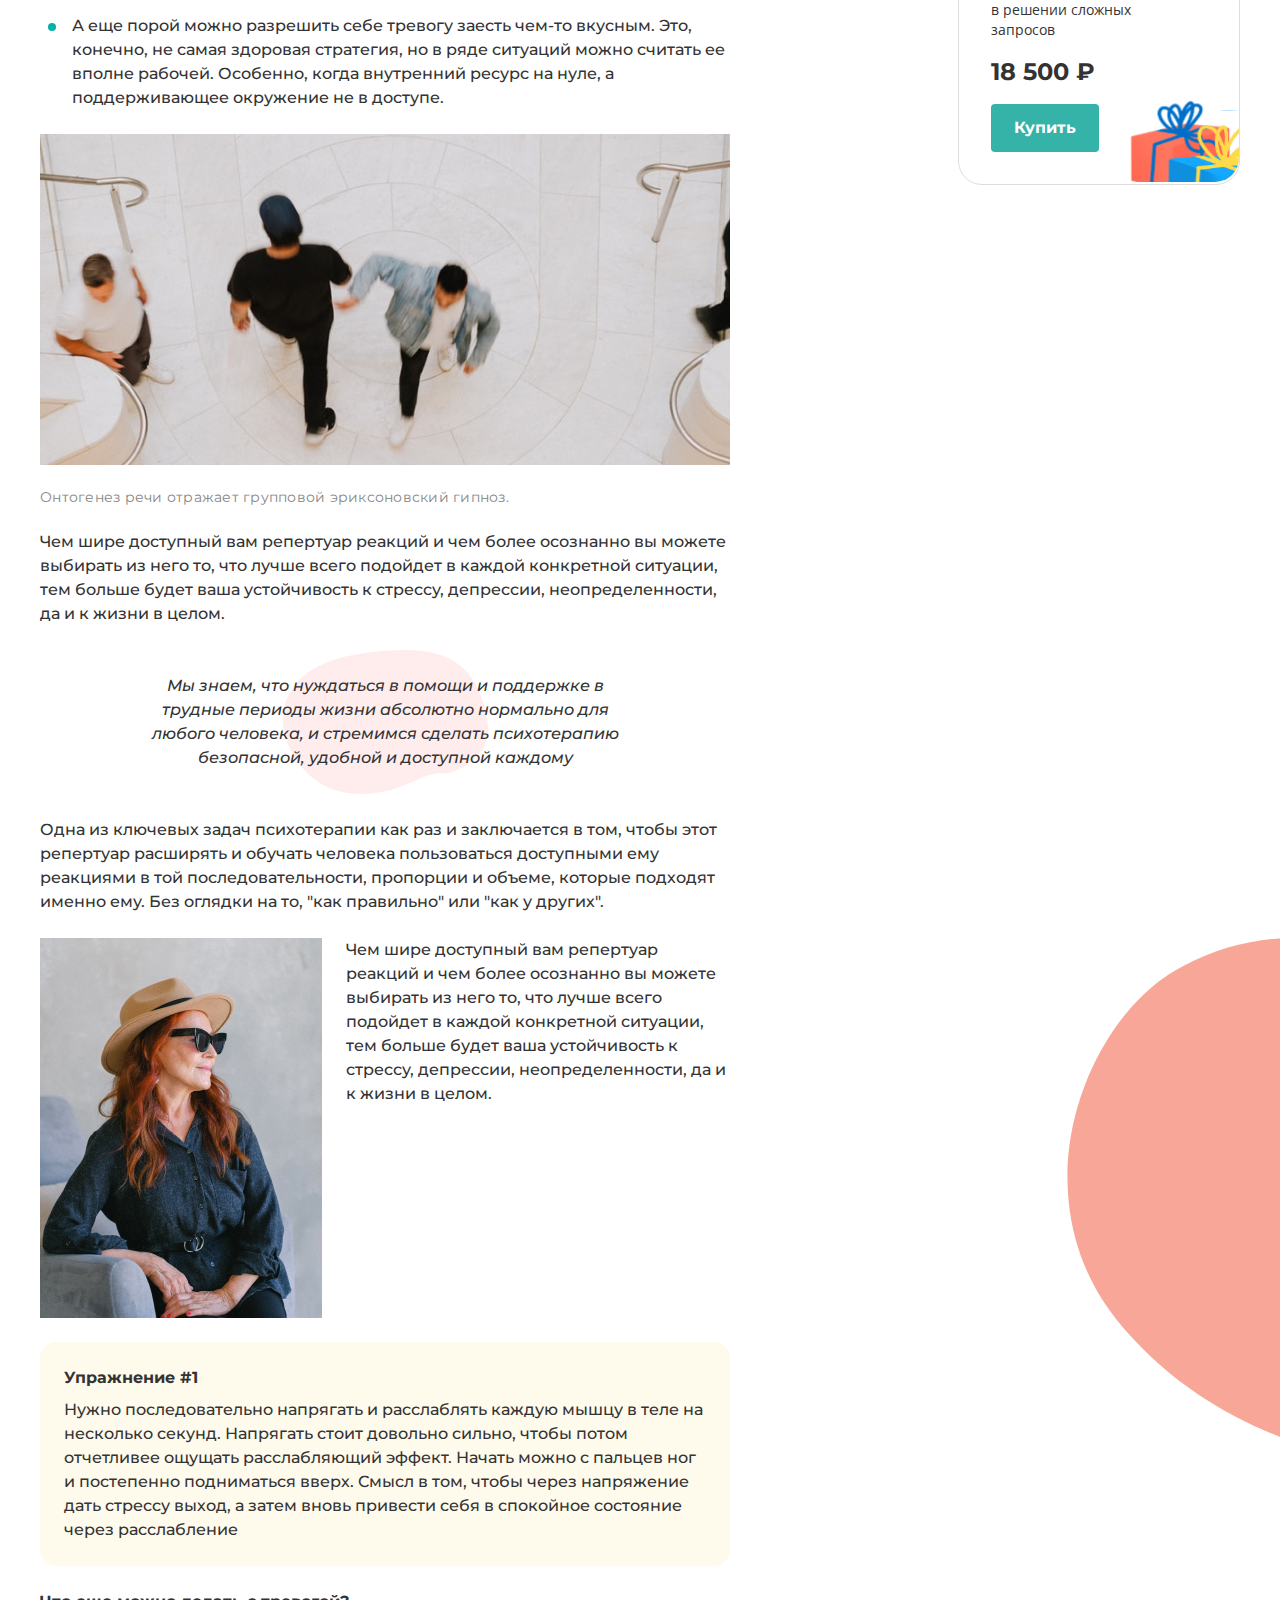
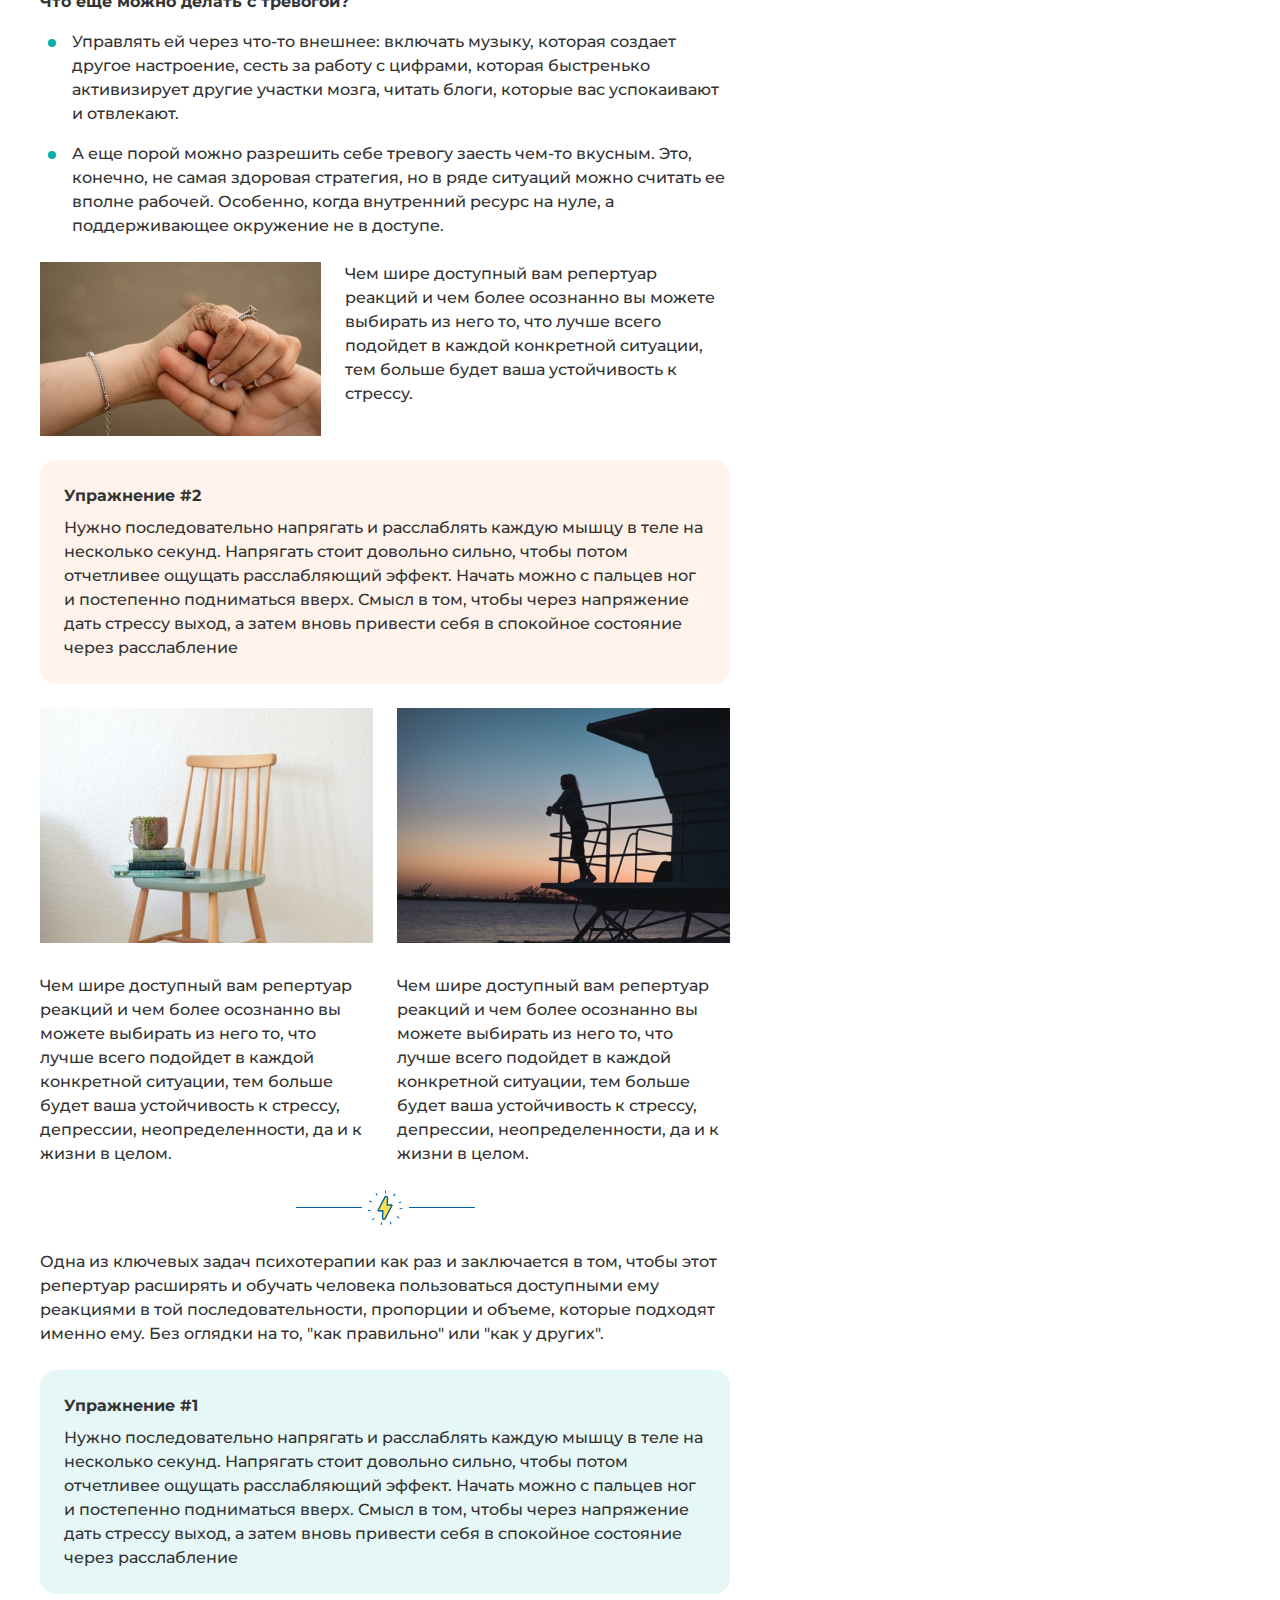
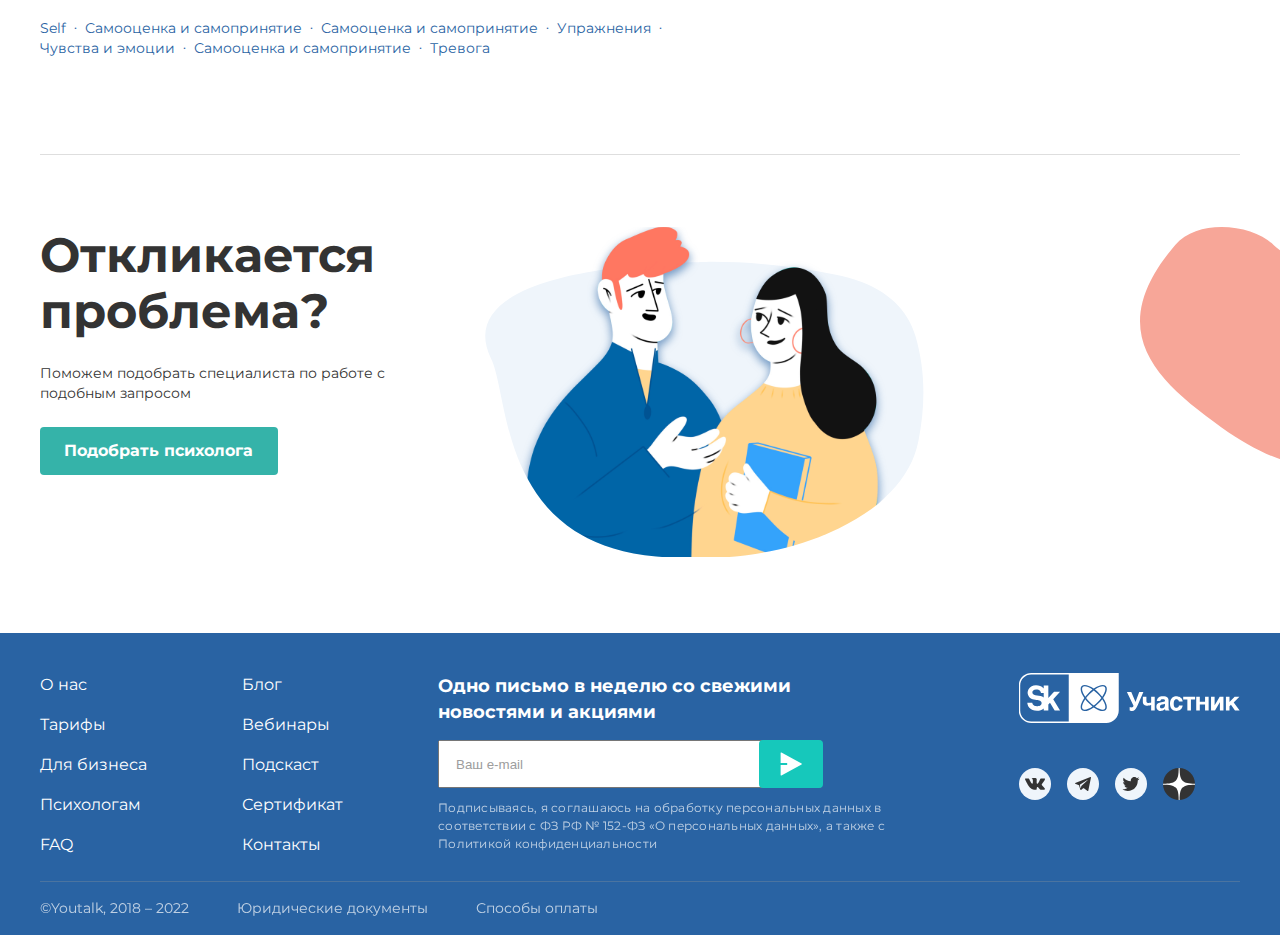
==== commit bf33281b: "gg" ====
--- a/article.html
+++ b/article.html
@@ -68,7 +68,7 @@
                           <span>.</span>
                           <a href="#">Self</a>
                         </div>
-                        <img src="/images/how.jpg" alt="картинка для статьи">
+                        <img src="images/how.jpg" alt="картинка для статьи">
                     </div>
                     <nav class="article-content__nav">
                         <p class="article-content__nav-title">Содержание</p>
@@ -306,7 +306,7 @@
                       </li>
                       <li class="social-item social-item4">
                         <a href="#" class="social-link"
-                          ><img src="/images/Frame.png" alt="Дзен"
+                          ><img src="/images/dzen.svg" alt="Дзен"
                         /></a>
                       </li>
                     </ul>
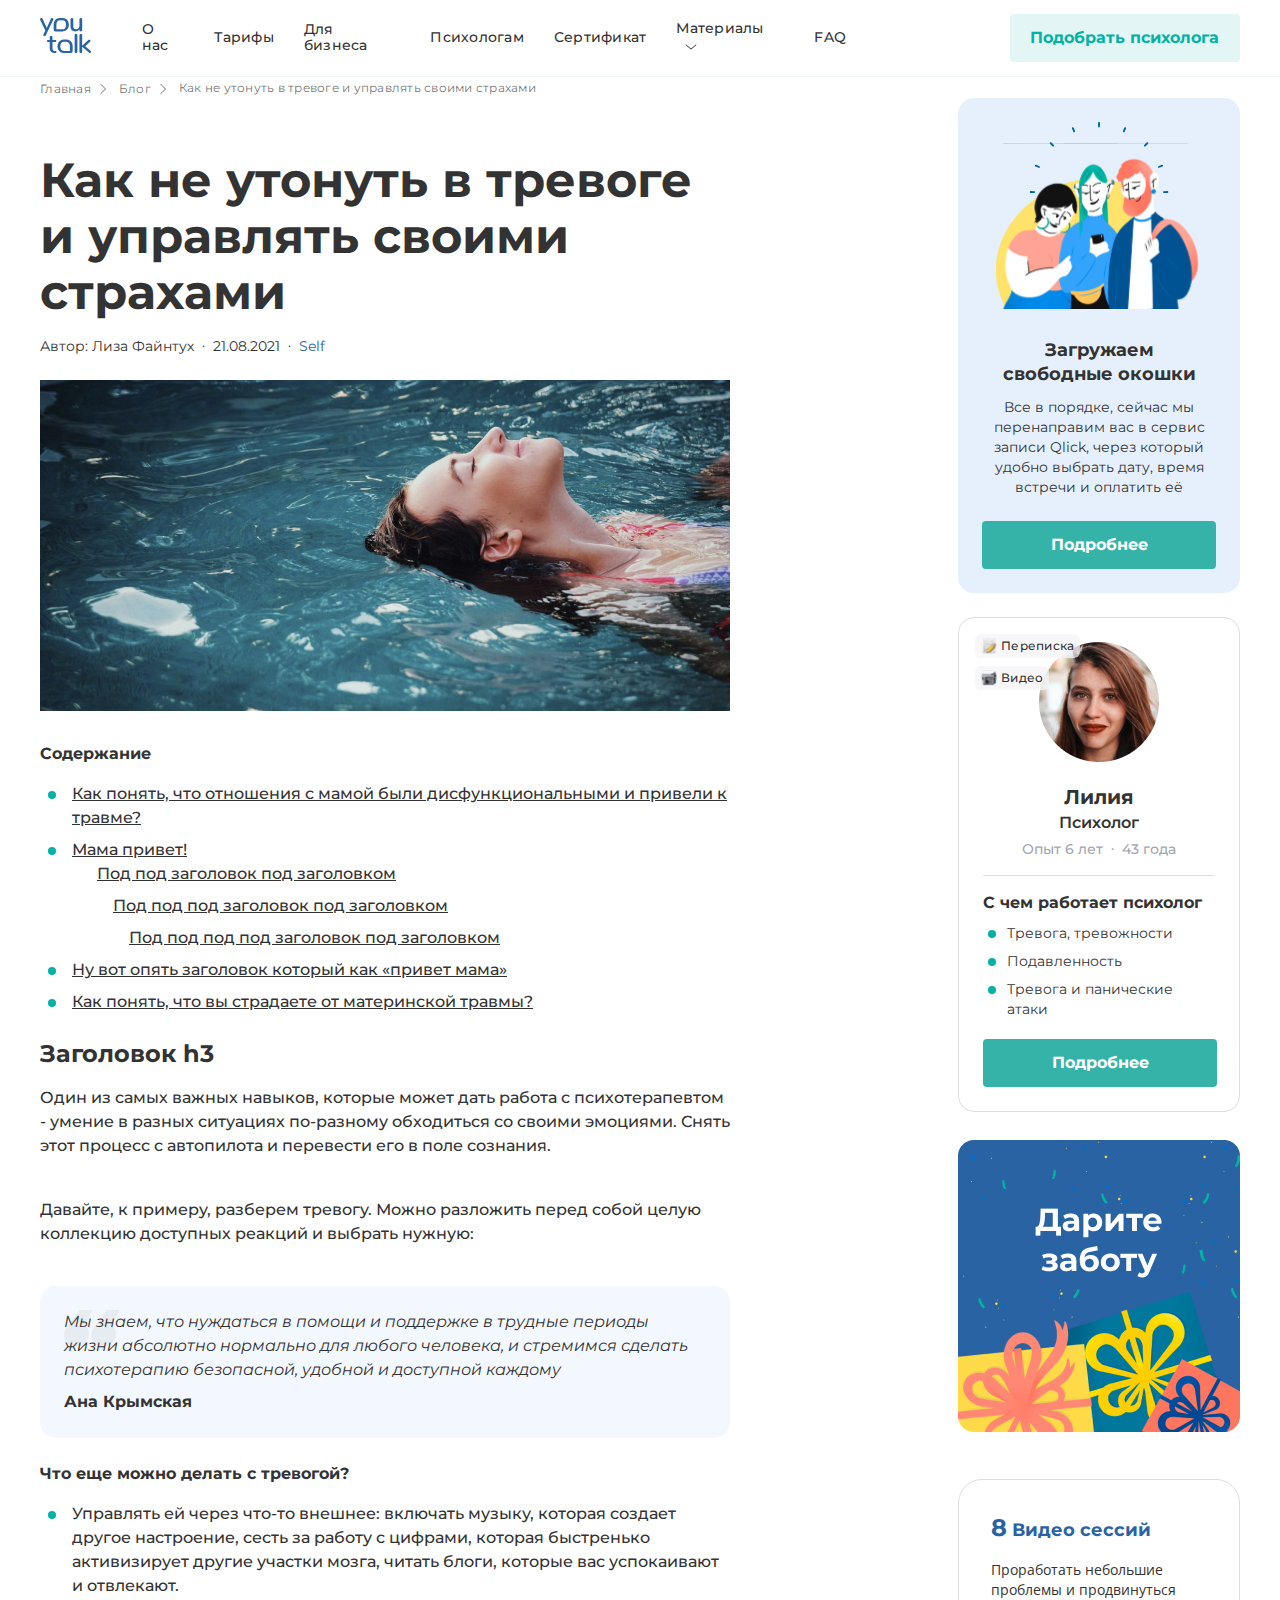
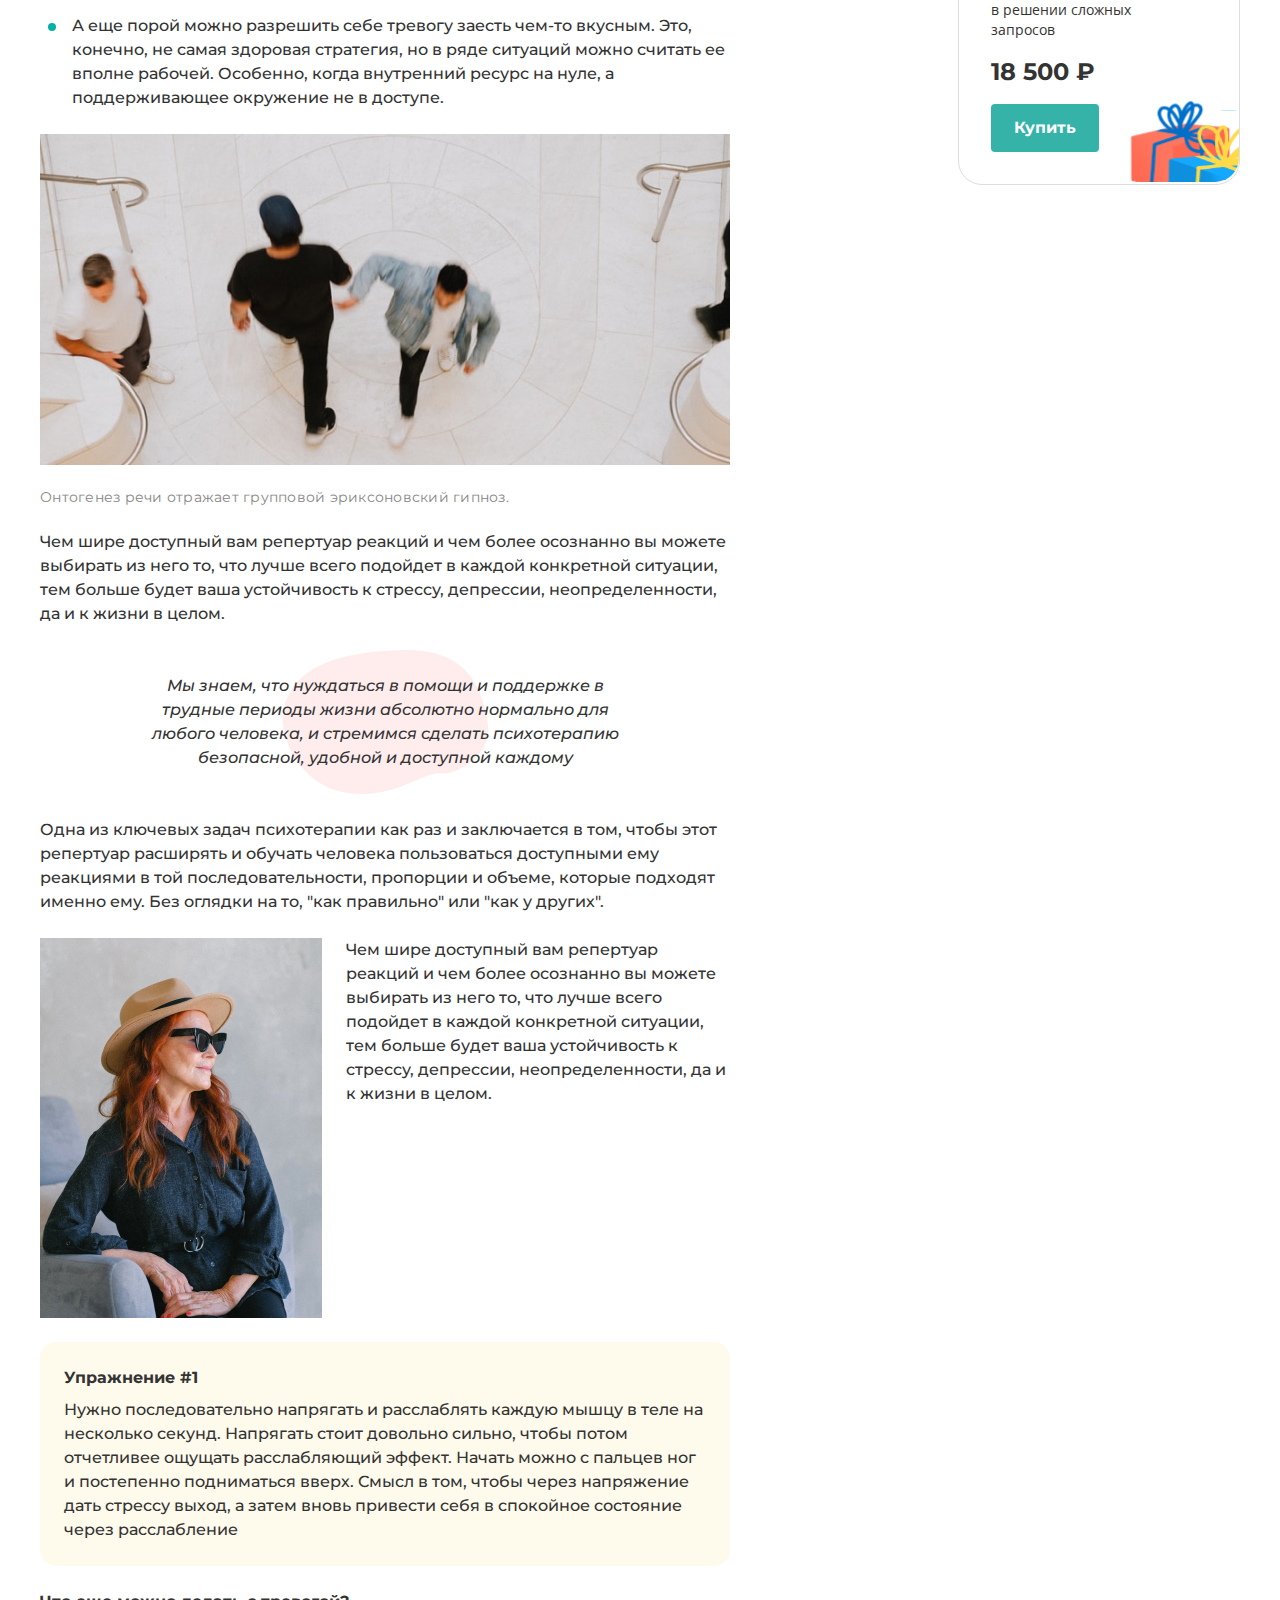
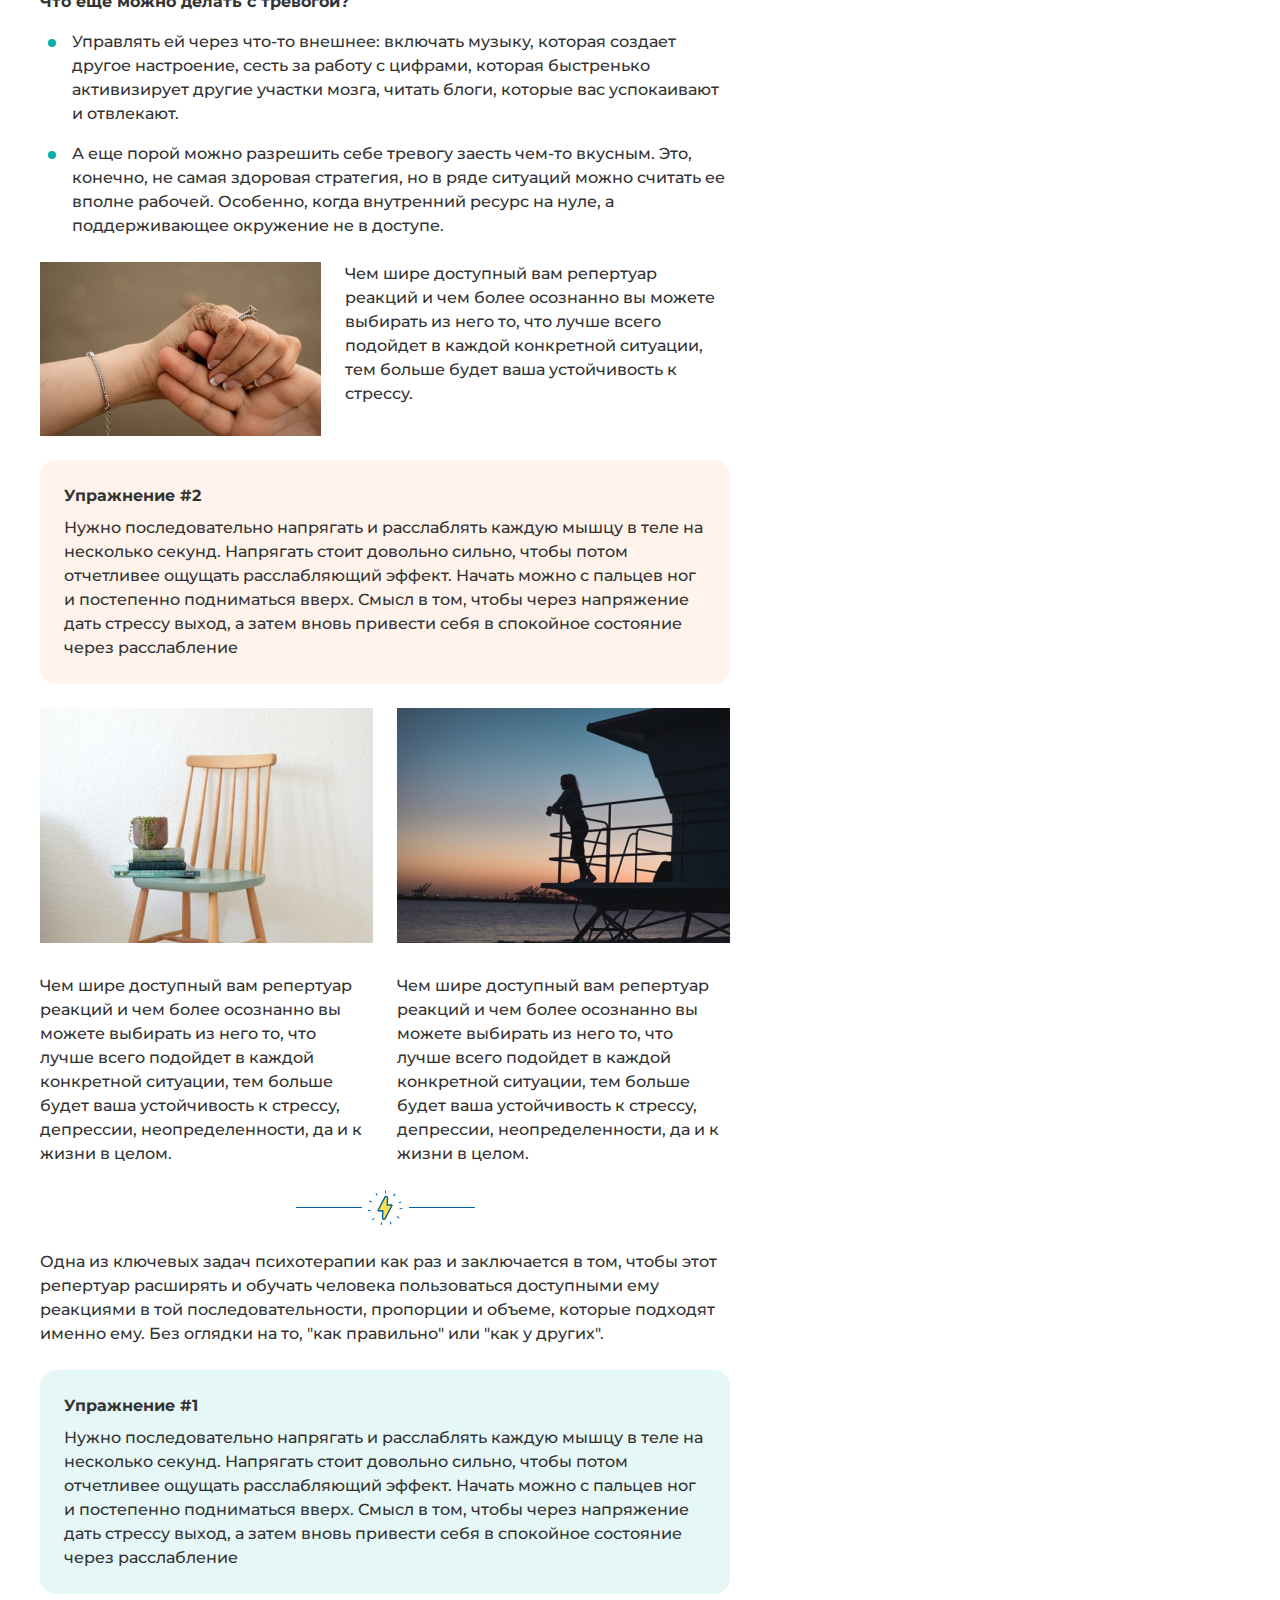
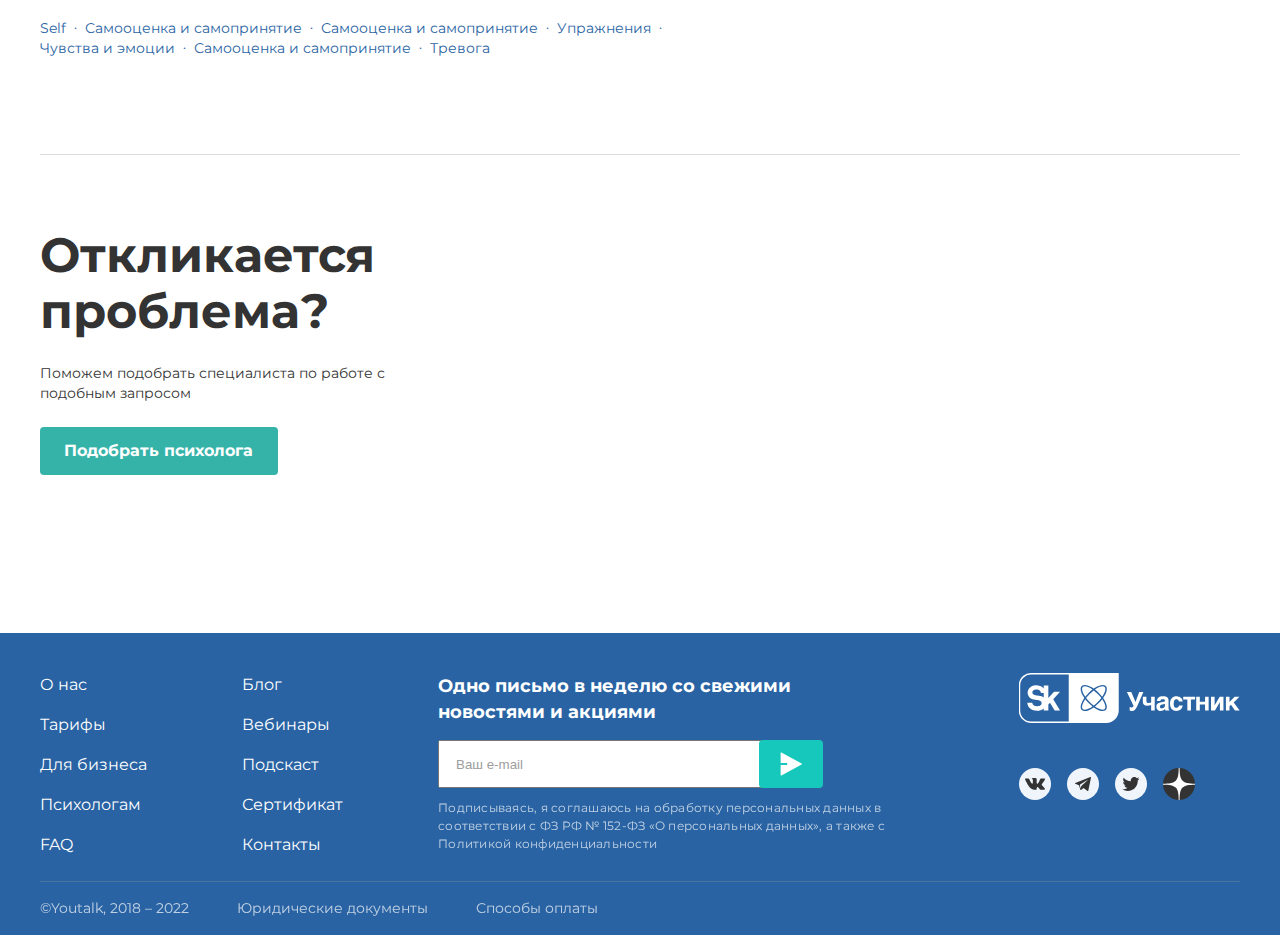
==== commit 93022e39: "gg" ====
--- a/article.html
+++ b/article.html
@@ -104,13 +104,13 @@
                                 <li class="what-else__item">Управлять ей через что-то внешнее: включать музыку, которая создает другое настроение, сесть за работу с цифрами, которая быстренько активизирует другие участки мозга, читать блоги, которые вас успокаивают и отвлекают.</li>
                                 <li class="what-else__item">А еще порой можно разрешить себе тревогу заесть чем-то вкусным. Это, конечно, не самая здоровая стратегия, но в ряде ситуаций можно считать ее вполне рабочей. Особенно, когда внутренний ресурс на нуле, а поддерживающее окружение не в доступе.</li>
                             </ul>
-                            <img  class="what-else__img" src="/images/what-else.jpg" alt="картинка для статьи">
+                            <img  class="what-else__img" src="images/what-else.jpg" alt="картинка для статьи">
                             <p class="what-else__descr">Онтогенез речи отражает групповой эриксоновский гипноз.</p>
                             <p class="article-content__text">Чем шире доступный вам репертуар реакций и чем более осознанно вы можете выбирать из него то, что лучше всего подойдет в каждой конкретной ситуации, тем больше будет ваша устойчивость к стрессу, депрессии, неопределенности, да и к жизни в целом.</p>
                             <p class="what-else__text-em"><em>Мы знаем, что нуждаться в помощи и поддержке в трудные периоды жизни абсолютно нормально для любого человека, и стремимся сделать психотерапию безопасной, удобной и доступной каждому</em></p>
                             <p class="article-content__text">Одна из ключевых задач психотерапии как раз и заключается в том, чтобы этот репертуар расширять и обучать человека пользоваться доступными ему реакциями в той последовательности, пропорции и объеме, которые подходят именно ему. Без оглядки на то, "как правильно" или "как у других".</p>
                             <div class="what-else__block">
-                                <img src="/images/what-else-woman.jpg" alt="девушка">
+                                <img src="images/what-else-woman.jpg" alt="девушка">
                                  <p class="article-content__text">Чем шире доступный вам репертуар реакций и чем более осознанно вы можете выбирать из него то, что лучше всего подойдет в каждой конкретной ситуации, тем больше будет ваша устойчивость к стрессу, депрессии, неопределенности, да и к жизни в целом.</p>
                             </div>
                             <div class="exersice">
@@ -129,7 +129,7 @@
                             </ul>
                         
                             <div class="what-else__block2">
-                                <img src="/images/what-else-hands.jpg" alt="руки">
+                                <img src="images/what-else-hands.jpg" alt="руки">
                                  <p class="article-content__text">Чем шире доступный вам репертуар реакций и чем более осознанно вы можете выбирать из него то, что лучше всего подойдет в каждой конкретной ситуации, тем больше будет ваша устойчивость к стрессу.</p>
                             </div>
                             <div class="exersice exersice-2">
@@ -152,7 +152,7 @@
                             </div>
                           <div class="article-content__conclusion-bottom">
                                 <div class="flash">
-                                    <img src="/images/flash.svg" alt="молния" class="flash-img">
+                                    <img src="images/flash.svg" alt="молния" class="flash-img">
                                 </div>
                                 <p class="conclusion-bottom__text">Одна из ключевых задач психотерапии как раз и заключается в том, чтобы этот репертуар расширять и обучать человека пользоваться доступными ему реакциями в той последовательности, пропорции и объеме, которые подходят именно ему. Без оглядки на то, "как правильно" или "как у других".</p>
                             </div>
@@ -179,7 +179,7 @@
                     <div class="article-content__aside">
                       <div class="aside-inner">
                         <div class="aside__item aside__item-1">
-                          <img src="/images/aside__img-1.svg" alt="звонок" class="aside__img-1">
+                          <img src="images/aside__img-1.svg" alt="звонок" class="aside__img-1">
                           <p class="aside__title">
                               Загружаем <br> свободные окошки
                           </p>
@@ -189,7 +189,7 @@
                           <button class="button aside__button">Подробнее</button>
                         </div>
                         <div class=" aside__item aside__item-2">
-                          <img src="/images/aside__img-2.jpg" alt="avatar" class="aside__img-2">
+                          <img src="images/aside__img-2.jpg" alt="avatar" class="aside__img-2">
                           <ul class="aside__menu-list">
                             <li class="aside__menu-item">
                               <a href="#" class="aside__menu-link"
@@ -217,7 +217,7 @@
                             
                         </div>
                         <div class=" aside__item aside__item-3">
-                          <img src="/images/present.jpg" alt="дарите заботу">
+                          <img src="images/present.jpg" alt="дарите заботу">
                         </div>
                         <div class=" aside__item aside__item-4">
                           <p class="item-4__title"><span>8</span> Видео сессий</p>
@@ -275,7 +275,7 @@
                       />
     
                       <button class="form__button">
-                        <img src="/images/form-letter.svg" alt="письмо" />
+                        <img src="images/form-letter.svg" alt="письмо" />
                       </button>
                     </div>
                     <p class="form__text">
@@ -286,27 +286,27 @@
                   </form>
                   <div class="social">
                     <div class="member-logo">
-                      <img src="/images/member.svg" alt="участник" />
+                      <img src="images/member.svg" alt="участник" />
                     </div>
                     <ul class="social-list">
                       <li class="social-item social-item1">
                         <a href="#" class="social-link"
-                          ><img src="/images/vk.svg" alt="Вконтакте"
+                          ><img src="images/vk.svg" alt="Вконтакте"
                         /></a>
                       </li>
                       <li class="social-item social-item2">
                         <a href="#" class="social-link"
-                          ><img src="/images/tg.svg" alt="Телеграм"
+                          ><img src="images/tg.svg" alt="Телеграм"
                         /></a>
                       </li>
                       <li class="social-item social-item3">
                         <a href="#" class="social-link"
-                          ><img src="/images/x.svg" alt="Сеть Х"
+                          ><img src="images/x.svg" alt="Сеть Х"
                         /></a>
                       </li>
                       <li class="social-item social-item4">
                         <a href="#" class="social-link"
-                          ><img src="/images/dzen.svg" alt="Дзен"
+                          ><img src="images/dzen.svg" alt="Дзен"
                         /></a>
                       </li>
                     </ul>
--- a/css/style.css
+++ b/css/style.css
@@ -481,7 +481,7 @@
 }
 .what-else__item::before,
 .article-content__list-item::before {
-  content: url(/images/circle-list.svg);
+  content: url(../images/circle-list.svg);
   position: absolute;
   left: 8px;
 }
@@ -518,7 +518,7 @@
   padding: 24px;
   background-color: #f3f7fe;
   border-radius: 16px;
-  background-image: url(/images/quotations.svg);
+  background-image: url(../images/quotations.svg);
   background-repeat: no-repeat;
   background-position: 24px 24px;
 }
@@ -564,7 +564,7 @@
   text-align: center;
   margin: 0 auto 24px;
   padding: 24px 102px;
-  background-image: url(/images/what-else_BG.svg);
+  background-image: url(../images/what-else_BG.svg);
   background-repeat: no-repeat;
   background-position: center center;
   background-size: contain;
@@ -574,15 +574,9 @@
   display: flex;
   justify-content: space-between;
   margin-bottom: 24px;
-  position: relative;
   gap: 0 24px;
 }
-.what-else__block::before {
-  position: absolute;
-  content: url(/images/article-bg.svg);
-  top: 0;
-  right: -80vw;
-}
+
 
 
 .what-else__block p {
@@ -778,7 +772,7 @@
 }
 
 .what-work__item::before {
-  content: url(/images/circle-list.svg);
+  content: url(../images/circle-list.svg);
   position: absolute;
   left: 5px;
 }
@@ -791,7 +785,7 @@
   gap: 16px 0;
   text-align: left;
   padding: 32px;
-  background-image: url(/images/item4-img.svg);
+  background-image: url(../images/item4-img.svg);
   background-repeat: no-repeat;
   background-size: contain;
   border-radius: 24px;
@@ -840,18 +834,7 @@
   position: relative;
 }
 
-.article-content__support::before {
-  position: absolute;
-  content: url(/images/support-bg.svg);
-  top: 0;
-  right: -80vw;
-}
-.article-content__support::after {
-  position: absolute;
-  content: url(/images/support-img.svg);
-  top: 0;
-  right: -45vw;
-}
+
 .support__title {
   font-size: 48px;
   font-style: normal;
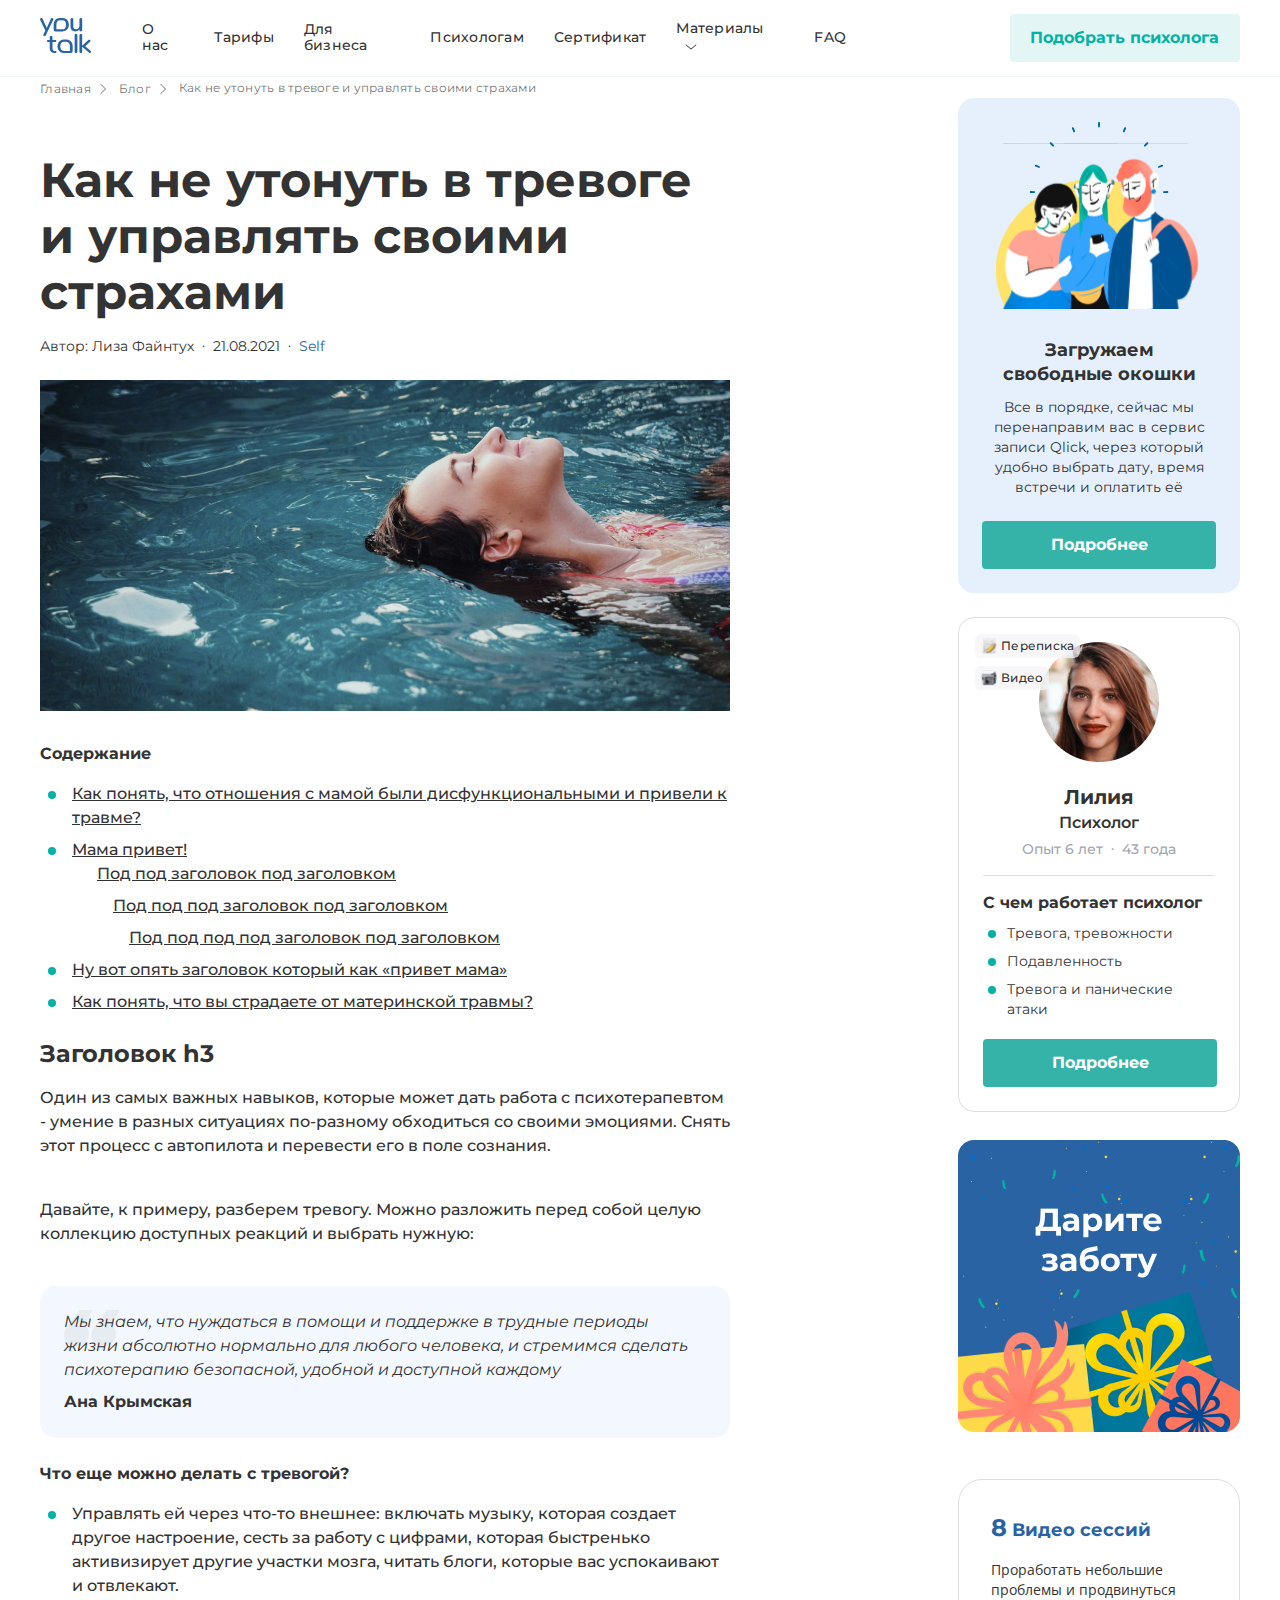
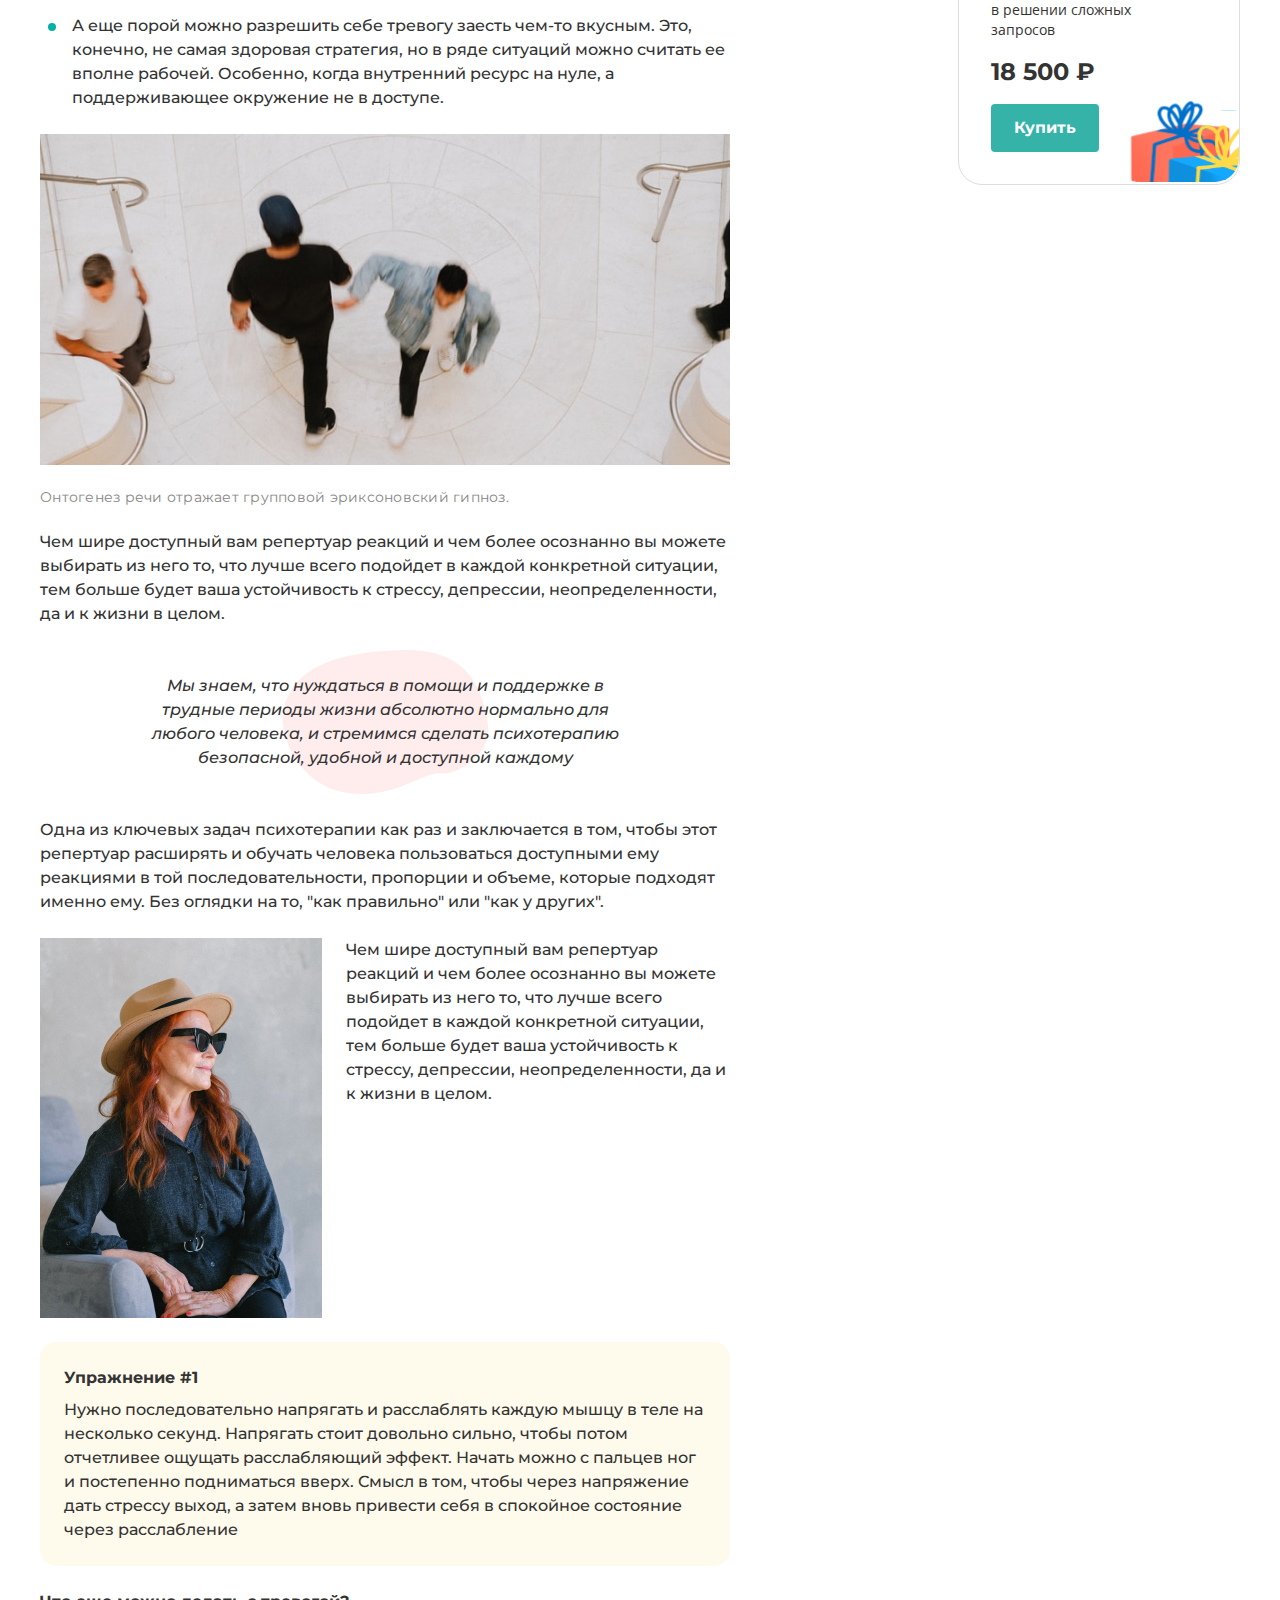
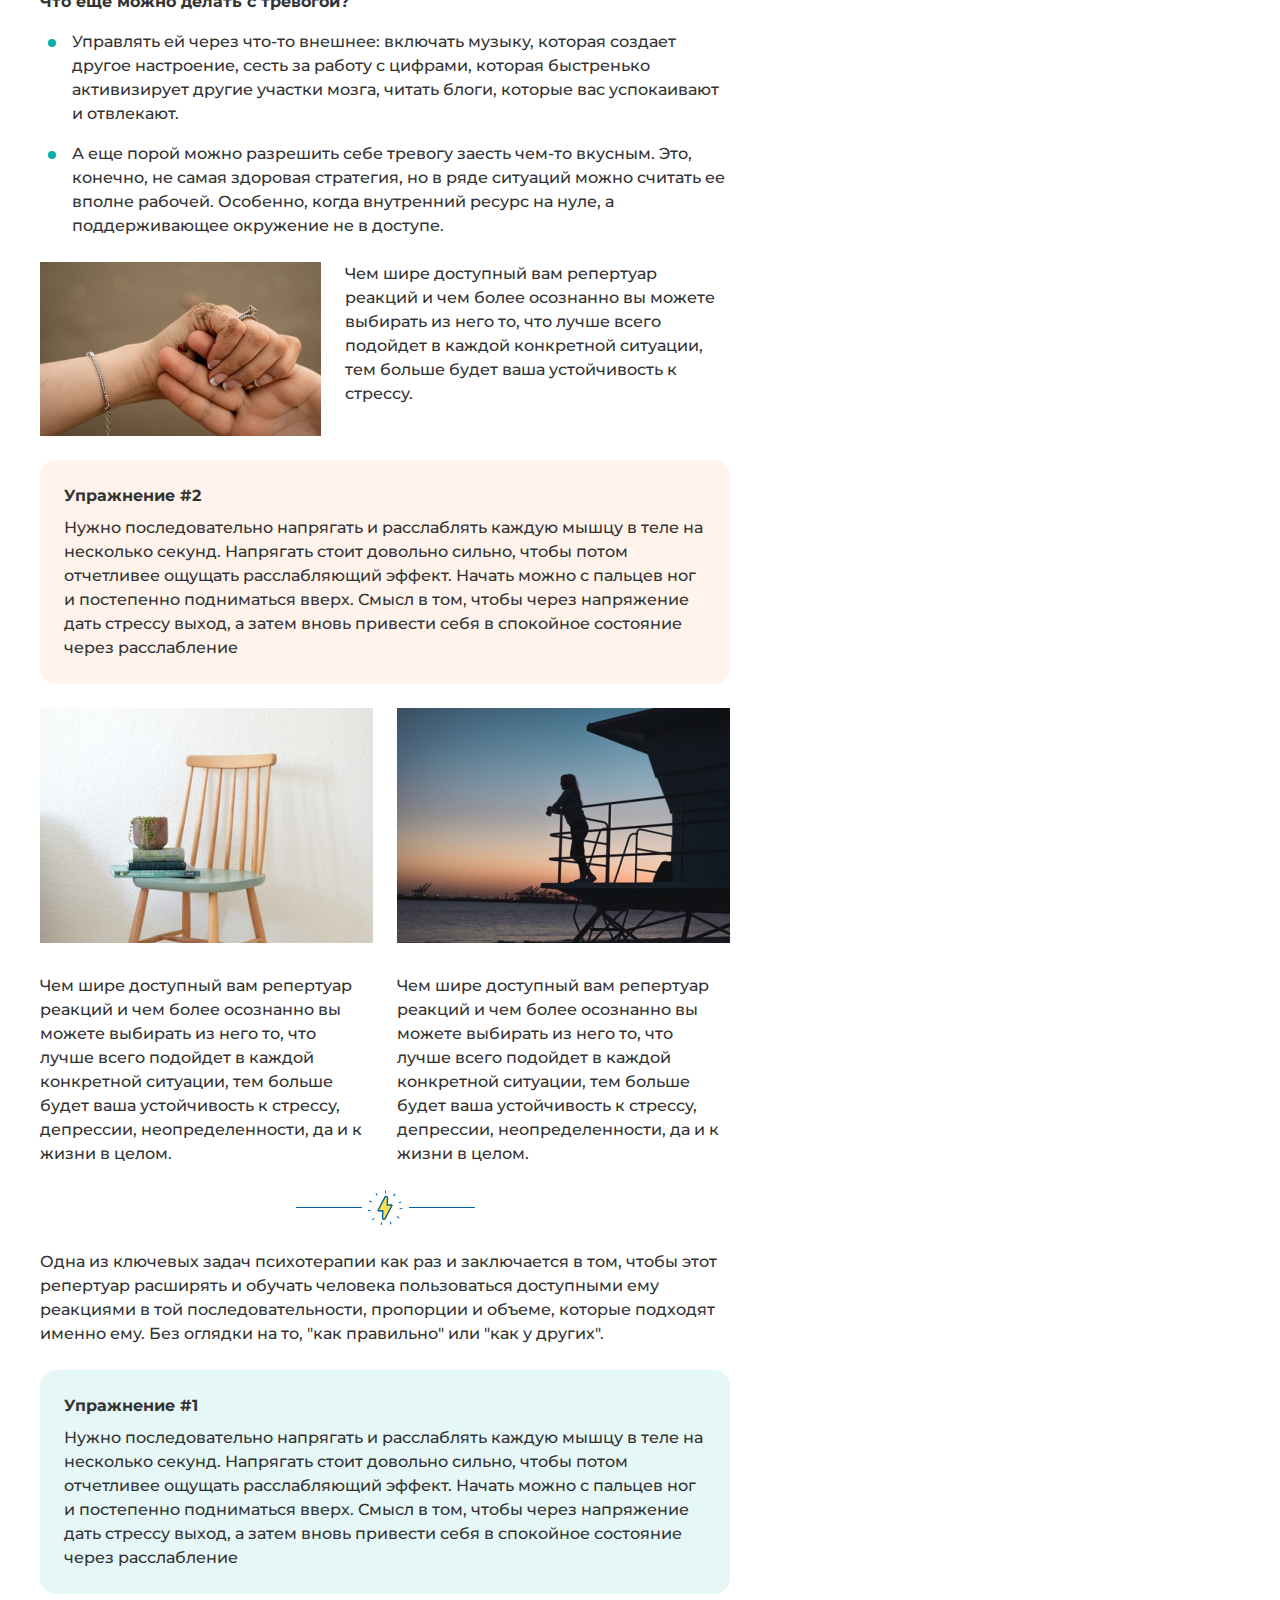
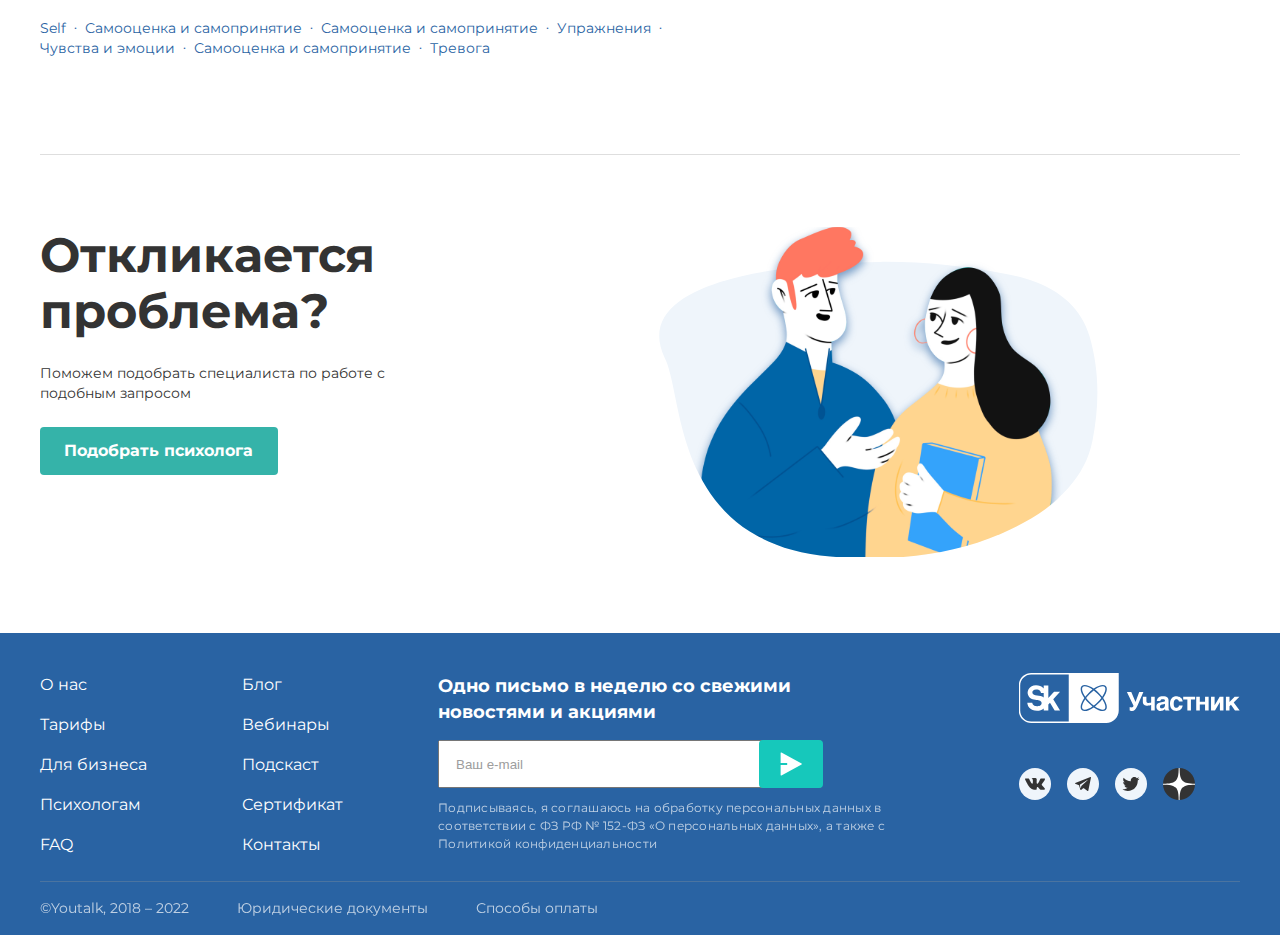
==== commit 5db07924: "gg" ====
--- a/article.html
+++ b/article.html
@@ -141,12 +141,12 @@
                         <div class="article-content__conclusion">
                             <div class="article-content__conclusion-top">
                                 <div class="conclusion-top__item">
-                                    <img src="/images/conclusion-img1.jpg" alt="chair">
+                                    <img src="images/conclusion-img1.jpg" alt="chair">
                                     <p class="conclusion-top__text">Чем шире доступный вам репертуар реакций и чем более осознанно вы можете выбирать из него то, что лучше всего подойдет в каждой конкретной ситуации, тем больше будет ваша устойчивость к стрессу, депрессии, неопределенности, да и к жизни в целом.</p>
                                 </div>
 
                                 <div class="conclusion-top__item">
-                                    <img src="/images/conclusion-img2.jpg" alt="chair">
+                                    <img src="images/conclusion-img2.jpg" alt="chair">
                                     <p class="conclusion-top__text">Чем шире доступный вам репертуар реакций и чем более осознанно вы можете выбирать из него то, что лучше всего подойдет в каждой конкретной ситуации, тем больше будет ваша устойчивость к стрессу, депрессии, неопределенности, да и к жизни в целом.</p>
                                 </div>
                             </div>
--- a/css/style.css
+++ b/css/style.css
@@ -406,7 +406,7 @@
   padding-bottom: 158px;
   background-image: url(../images/bg-main.svg);
   background-repeat: no-repeat;
-  background-position: right 50% bottom -14%;
+  background-position: right 50% bottom -18%;
   background-size: contain;
 }
 
@@ -835,6 +835,14 @@
 }
 
 
+.article-content__support::after {
+  position: absolute;
+  content: url(../images/support-img.svg);
+  top: 0;
+  right: -750px;
+}
+
+
 .support__title {
   font-size: 48px;
   font-style: normal;
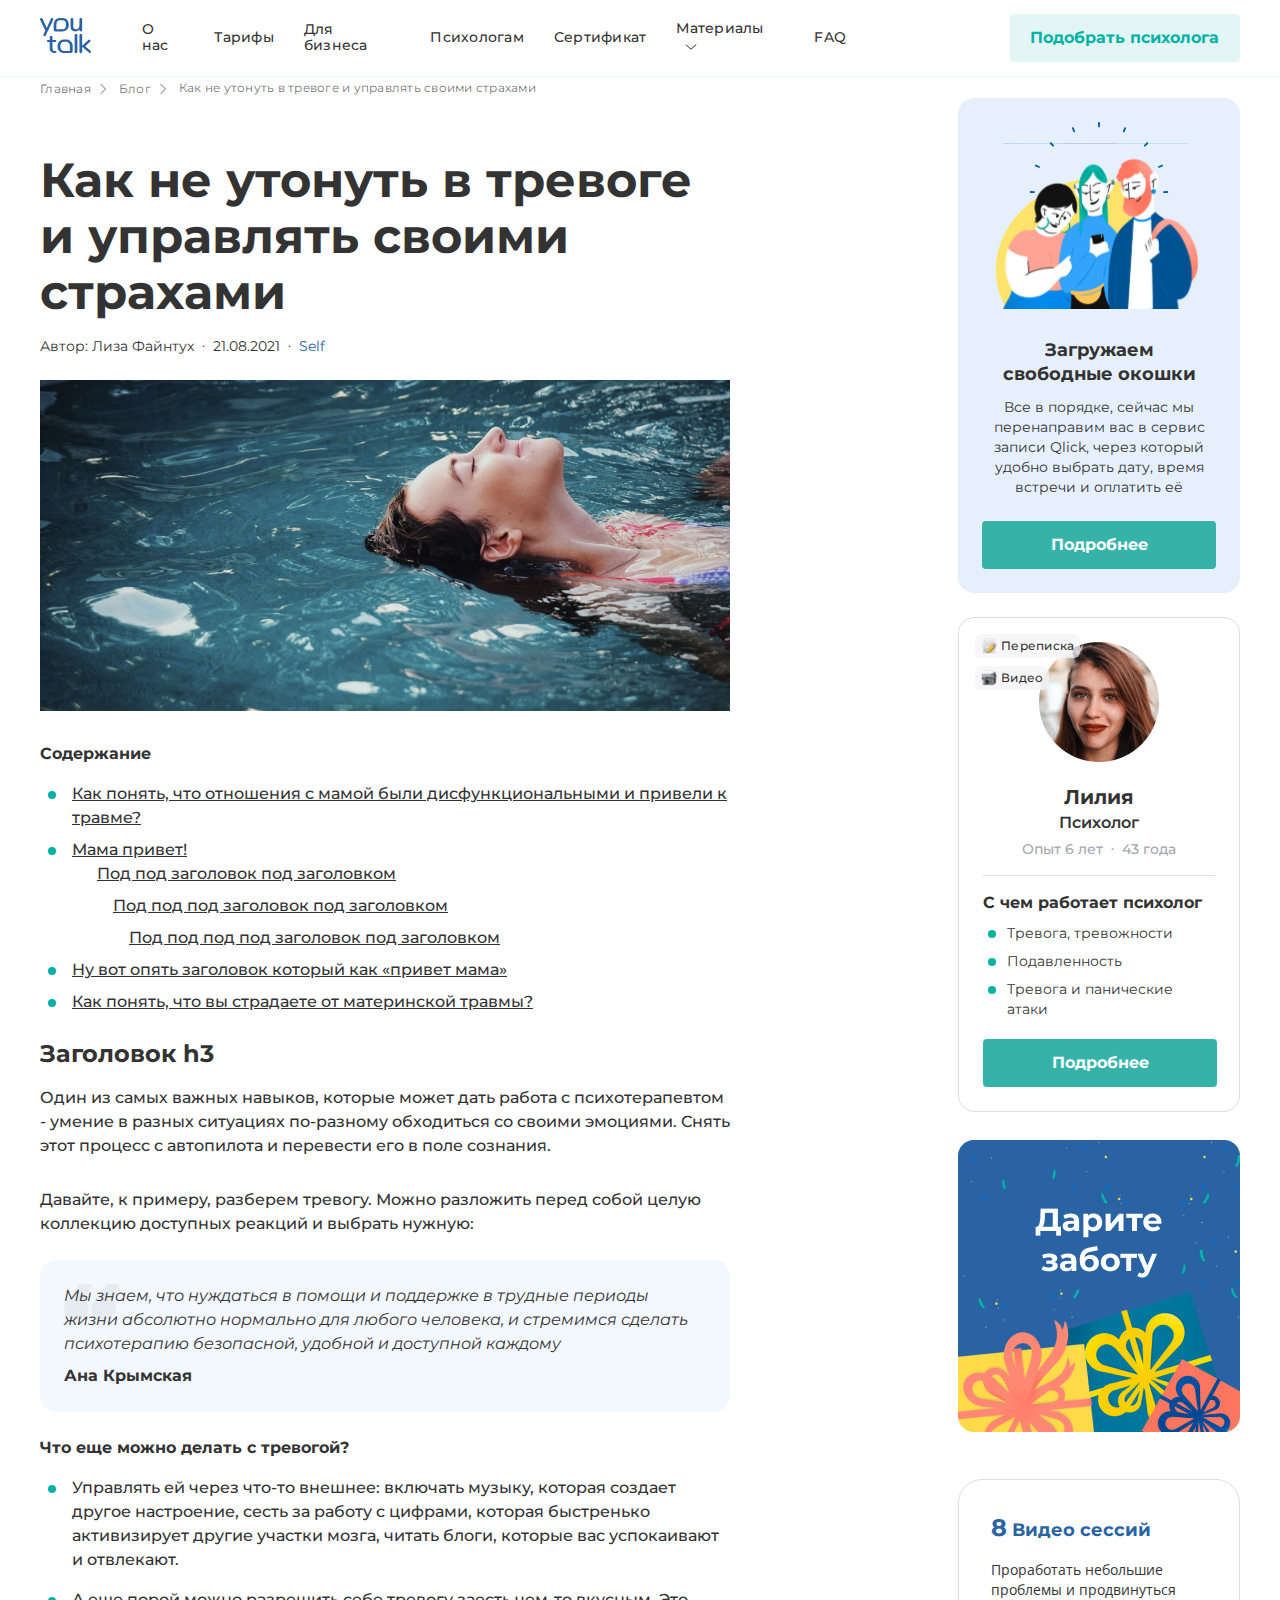
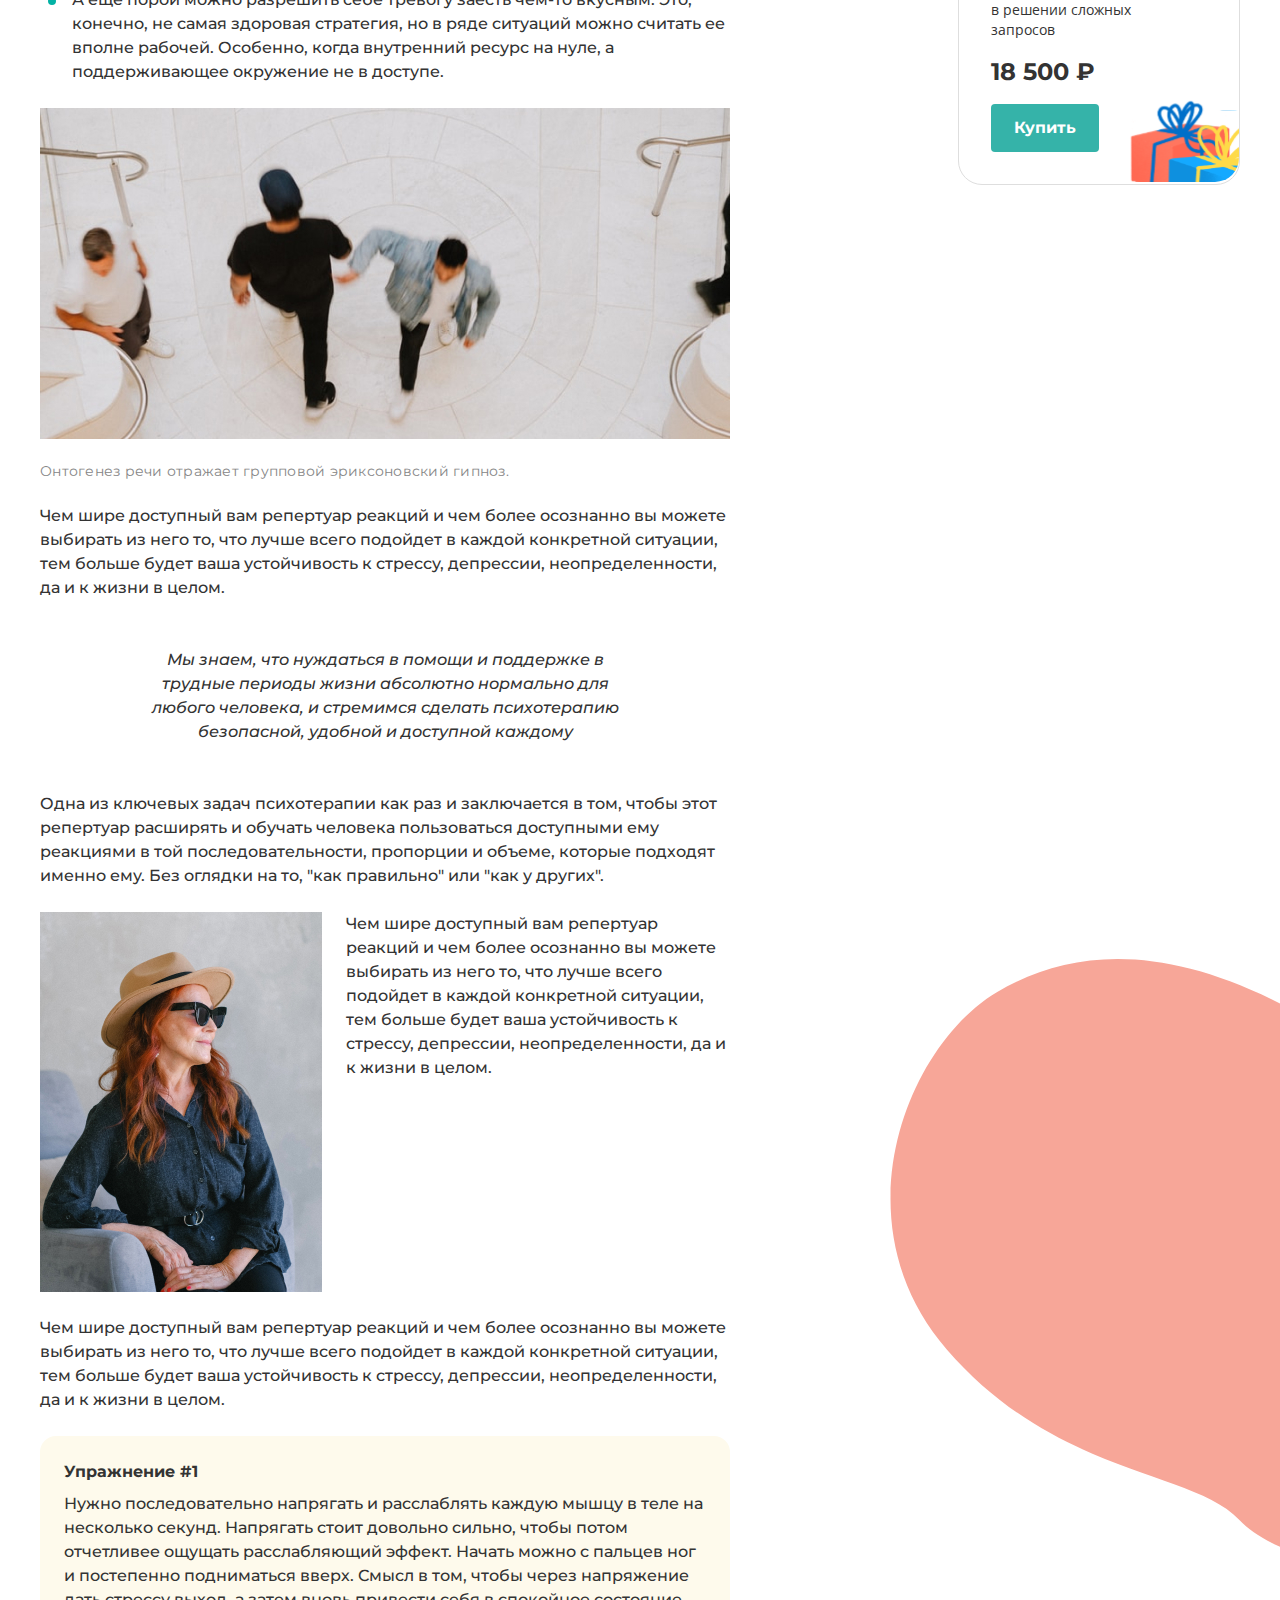
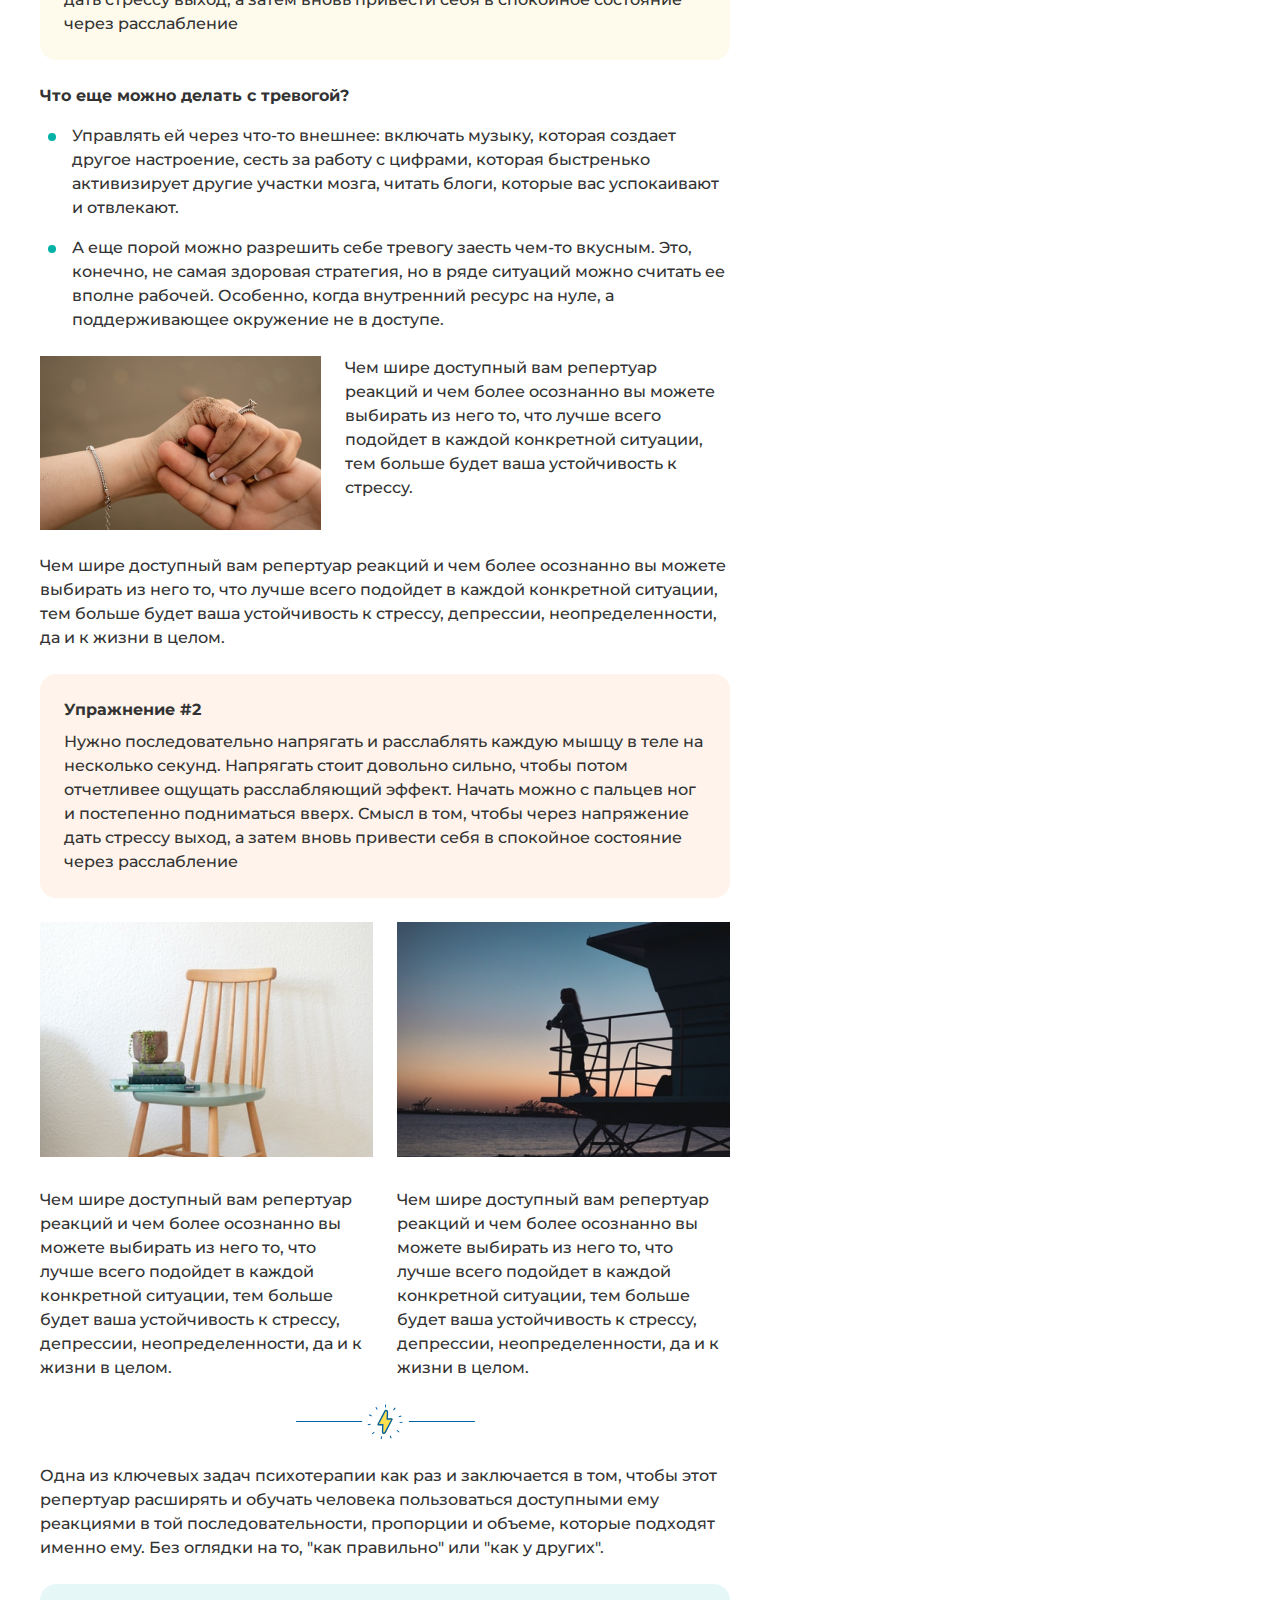
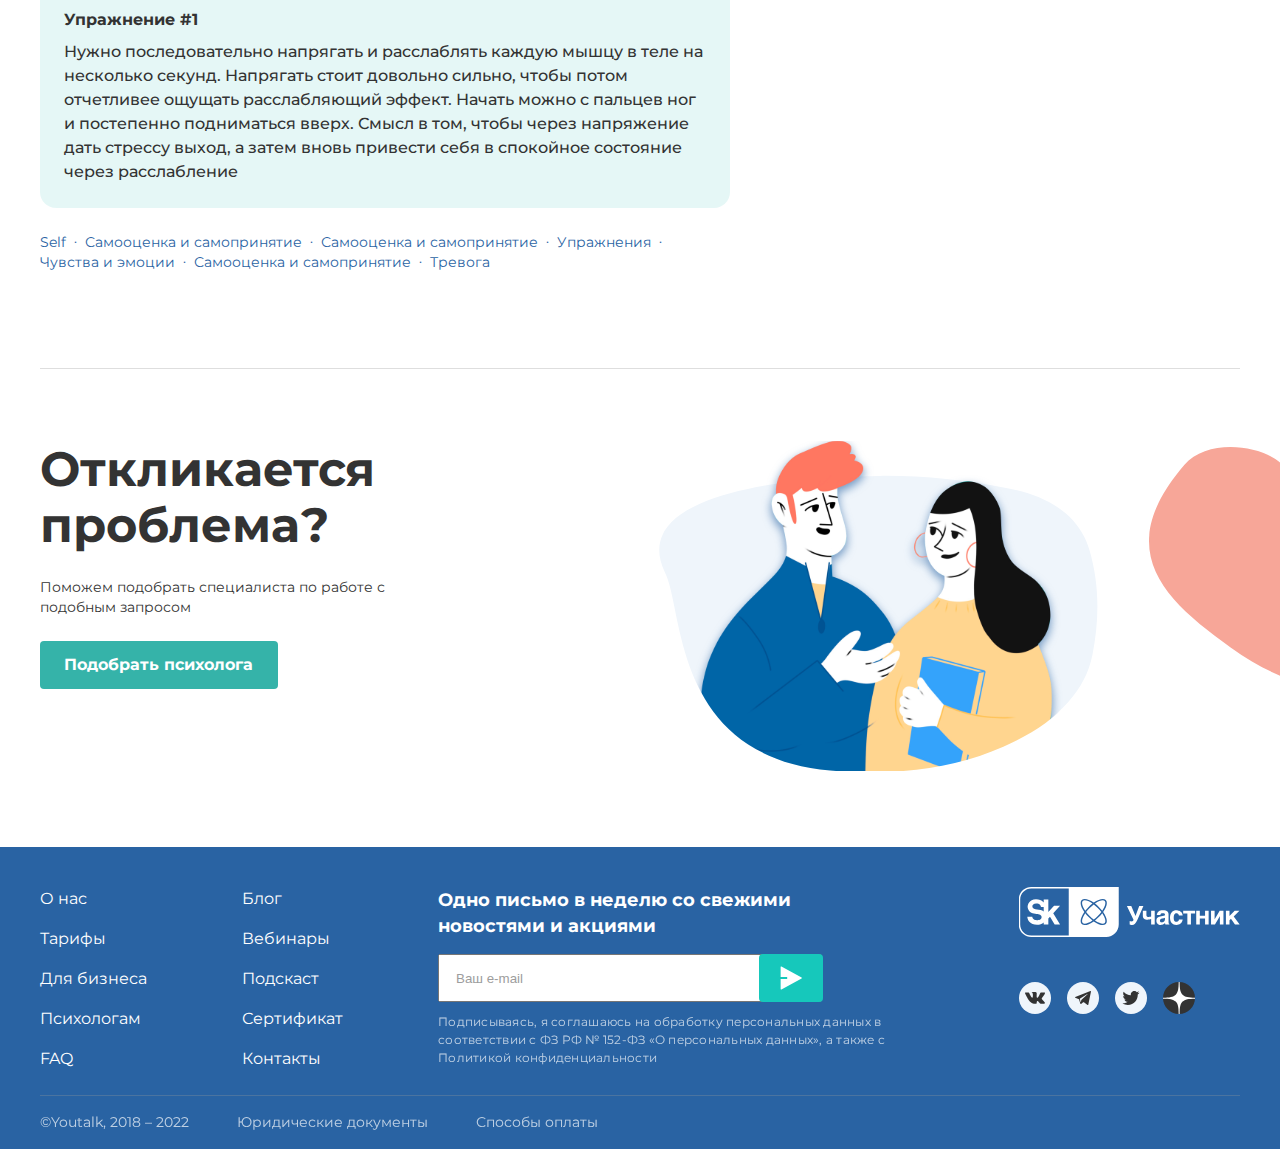
==== commit b87d29f7: "last-change" ====
--- a/article.html
+++ b/article.html
@@ -16,12 +16,15 @@
   </head>
   <body>    
     <div class="wrapper">
-        <header class="header">
+       <header class="header">
             <div class="container">
               <div class="nav">
                 <a class="logo" href="#">
                   <img class="logo__img" src="images/logo.svg" alt="логотип" />
                 </a>
+                <div class="burger__menu">
+                  <span></span>
+                </div>
                 <ul class="menu">
                   <li class="menu__list">
                     <a class="menu__link" href="#">О нас</a>
@@ -48,13 +51,13 @@
                 <button class="header__button button">Подобрать психолога</button>
               </div>
             </div>
-          </header>
+          </header> 
           <main class="article-main">
             <div class="container">
                 <ul class="bread-crumbs">
                     <li class="bread-crumbs_item"><a href="#">Главная</a></li>
                     <li class="bread-crumbs_item"><a href="index.html">Блог</a></li>
-                    <li class="bread-crumbs_item"><a href="#">Как не утонуть в тревоге и управлять своими страхами</a></li>
+                    <li class="bread-crumbs_item bread-hidden"><a href="#">Как не утонуть в тревоге и управлять своими страхами</a></li>
                   </ul>
 
                   <section class="article-content">
@@ -75,16 +78,16 @@
                         <ul class="article-content__list">
                             <li class="article-content__list-item"><a class="article-content__list-link" href="#">Как понять, что отношения с мамой были дисфункциональными и привели к травме?</a></li>
 
-                            <li class="article-content__list-item">
+                            <li class="article-content__list-item ul-none">
                               <a class="article-content__list-link" href="#">Мама привет!</a>
-                                <ul>
+                                <ul class="ul-none">
                                 
                             <li class="list-item2"><a href="#">Под под заголовок под заголовком</a></li>
                             <li class="list-item2"><a href="#">Под под под заголовок под заголовком</a></li>
                             <li class="list-item2"><a href="#">Под под под под заголовок под заголовком</a></li>
                         </ul></li>
 
-                            <li class="article-content__list-item"><a class="article-content__list-link" href="#">Ну вот опять заголовок который как «привет мама»</a></li>
+                            <li class="article-content__list-item ul-none"><a class="article-content__list-link" href="#">Ну вот опять заголовок который как «привет мама»</a></li>
                             <li class="article-content__list-item"><a class="article-content__list-link" href="#">Как понять, что вы страдаете от материнской травмы?</a></li>
                         </ul>
                     </nav>
@@ -113,6 +116,7 @@
                                 <img src="images/what-else-woman.jpg" alt="девушка">
                                  <p class="article-content__text">Чем шире доступный вам репертуар реакций и чем более осознанно вы можете выбирать из него то, что лучше всего подойдет в каждой конкретной ситуации, тем больше будет ваша устойчивость к стрессу, депрессии, неопределенности, да и к жизни в целом.</p>
                             </div>
+                            <div class="text_what">Чем шире доступный вам репертуар реакций и чем более осознанно вы можете выбирать из него то, что лучше всего подойдет в каждой конкретной ситуации, тем больше будет ваша устойчивость к стрессу, депрессии, неопределенности, да и к жизни в целом.</div>
                             <div class="exersice">
                                 <h4 class="exercise__title">Упражнение #1</h4>
                                 <p class="article-content__text">Нужно последовательно напрягать и расслаблять каждую мышцу в теле на несколько секунд. Напрягать стоит довольно сильно, чтобы потом отчетливее ощущать расслабляющий эффект. Начать можно с пальцев ног и постепенно подниматься вверх. Смысл в том, чтобы через напряжение дать стрессу выход, а затем вновь привести себя в спокойное состояние через расслабление</p>
@@ -132,6 +136,7 @@
                                 <img src="images/what-else-hands.jpg" alt="руки">
                                  <p class="article-content__text">Чем шире доступный вам репертуар реакций и чем более осознанно вы можете выбирать из него то, что лучше всего подойдет в каждой конкретной ситуации, тем больше будет ваша устойчивость к стрессу.</p>
                             </div>
+                            <div class="text_what">Чем шире доступный вам репертуар реакций и чем более осознанно вы можете выбирать из него то, что лучше всего подойдет в каждой конкретной ситуации, тем больше будет ваша устойчивость к стрессу, депрессии, неопределенности, да и к жизни в целом.</div>
                             <div class="exersice exersice-2">
                                 <h4 class="exercise__title">Упражнение #2</h4>
                                 <p class="article-content__text">Нужно последовательно напрягать и расслаблять каждую мышцу в теле на несколько секунд. Напрягать стоит довольно сильно, чтобы потом отчетливее ощущать расслабляющий эффект. Начать можно с пальцев ног и постепенно подниматься вверх. Смысл в том, чтобы через напряжение дать стрессу выход, а затем вновь привести себя в спокойное состояние через расслабление</p>
@@ -242,7 +247,7 @@
                   </div>
             </div>
           </main>
-          <footer class="footer">
+           <footer class="footer">
             <div class="container">
               <div class="footer__inner">
                 <div class="footer__top">
@@ -334,4 +339,11 @@
             </div>
           </footer>
     </div>
-  </body>+    <script>
+      document.querySelector('.burger__menu').addEventListener('click', function() {
+        this.classList.toggle('active');
+        document.querySelector('.menu').classList.toggle('open');
+      })
+    </script>
+  </body>
+  </html>--- a/css/style.css
+++ b/css/style.css
@@ -88,6 +88,7 @@
   height: 76px;
   padding: 30px 0;
   align-items: center;
+  justify-content: space-between;
 }
 
 .menu {
@@ -99,6 +100,8 @@
 }
 
 .menu__list {
+  display: flex;
+  align-items: center;
   font-size: 14px;
   font-weight: 500;
   line-height: 114%;
@@ -178,7 +181,7 @@
 }
 
 .blog__menu {
-  padding-bottom: 23px;
+  margin-bottom: 23px;
 }
 
 .blog__menu-list {
@@ -192,12 +195,6 @@
   padding: 6px 8px;
   font-weight: 600;
   transition: 0.3s;
-}
-
-.blog__menu-item:focus-within {
-  border-radius: 24px;
-  outline: 2px solid #16c8bb;
-  background: #f9fdfd;
 }
 
 .blog__menu-link {
@@ -404,10 +401,9 @@
   height: 100%;
   flex: 1 1 auto;
   padding-bottom: 158px;
-  background-image: url(../images/bg-main.svg);
-  background-repeat: no-repeat;
-  background-position: right 50% bottom -18%;
-  background-size: contain;
+  background: url(../images/bg-main.svg) right 50% bottom -14% no-repeat,
+    url(../images/big-bubbles.svg) no-repeat top 50% right -50%,
+    url(../images/bubble.svg) no-repeat top 97% right -14%;
 }
 
 .article-content {
@@ -416,7 +412,6 @@
   padding-bottom: 48px;
   border-bottom: 1px solid #dedede;
   margin-bottom: 72px;
-  
 }
 
 .article-content__body {
@@ -508,11 +503,11 @@
   margin-bottom: 16px;
 }
 .h3-block__text:first-of-type {
-  margin-bottom: 40px;
+  margin-bottom: 30px;
 }
 
 .article-content__h3-block blockquote {
-  margin-top: 40px;
+  margin-top: 24px;
   font-style: italic;
   font-weight: 400;
   padding: 24px;
@@ -564,7 +559,7 @@
   text-align: center;
   margin: 0 auto 24px;
   padding: 24px 102px;
-  background-image: url(../images/what-else_BG.svg);
+  background-image: url(../images/what-else_bg.svg);
   background-repeat: no-repeat;
   background-position: center center;
   background-size: contain;
@@ -577,10 +572,12 @@
   gap: 0 24px;
 }
 
-
-
 .what-else__block p {
   margin-bottom: 0;
+}
+
+.text_what {
+  margin-bottom: 24px;
 }
 
 .exersice {
@@ -650,15 +647,14 @@
 }
 .article-content__aside {
   max-width: 282px;
-  
 }
 .aside__item {
   min-width: 282px;
   text-align: center;
-  transition: all .3s ease-in;
+  transition: all 0.3s ease-in;
 }
 .aside__item:hover {
-box-shadow: 0px 30px 50px 0px #EFF5FB;
+  box-shadow: 0px 30px 50px 0px #eff5fb;
 }
 .aside__item-1 {
   padding: 24px;
@@ -688,7 +684,7 @@
   margin-bottom: 28px;
   position: relative;
   padding: 24px;
-  border: 1px solid #DEDEDE;
+  border: 1px solid #dedede;
   border-radius: 16px;
 }
 .aside__img-2 {
@@ -789,14 +785,13 @@
   background-repeat: no-repeat;
   background-size: contain;
   border-radius: 24px;
-border: 1px solid #DEDEDE;
-
+  border: 1px solid #dedede;
 }
 .item-4__title {
   font-size: 18px;
-font-weight: 700;
-line-height: 26px;
-color: #2963A3;
+  font-weight: 700;
+  line-height: 26px;
+  color: #2963a3;
 }
 
 .item-4__title span {
@@ -804,27 +799,26 @@
   line-height: 32px;
 }
 
-.aside__item-4  {
-font-size: 14px;
-font-weight: 400;
-line-height: 20px;
+.aside__item-4 {
+  font-size: 14px;
+  font-weight: 400;
+  line-height: 20px;
 }
 .item-4__text {
-  font-family: 'Open Sans', sans-serif;
+  font-family: "Open Sans", sans-serif;
   max-width: 190px;
 }
 
 .item-4__price {
   font-size: 24px;
-font-weight: 700;
-line-height: 32px;
+  font-weight: 700;
+  line-height: 32px;
 }
 
 .item-4__btn {
   padding: 12px 16px;
   display: inline-block;
   max-width: 108px;
-
 }
 .article-content__support {
   display: flex;
@@ -833,7 +827,6 @@
   max-width: 348px;
   position: relative;
 }
-
 
 .article-content__support::after {
   position: absolute;
@@ -842,17 +835,578 @@
   right: -750px;
 }
 
-
 .support__title {
   font-size: 48px;
   font-style: normal;
   font-weight: 700;
   line-height: 56px;
 }
-.support__text {
-}
+
 .support__button {
   align-items: center;
   padding: 20px 24px;
   width: 238px;
 }
+
+.menu-btn {
+  display: none;
+}
+
+@media screen and (max-width: 1024px) {
+  .container {
+    max-width: 1024;
+    padding: 0 32px;
+  }
+
+  .menu {
+    display: flex;
+    column-gap: 14px;
+    align-items: center;
+    margin-right: 20px;
+    margin-left: 32px;
+  }
+
+  .ul-none {
+    display: none;
+  }
+
+  .check-mark::after {
+    content: url(../images/check-mark.svg);
+    position: relative;
+    padding-left: 4px;
+    top: 3px;
+    right: 0;
+  }
+
+  .blog__menu-list {
+    display: flex;
+    flex-wrap: wrap;
+    gap: 8px;
+  }
+
+  .blog__article-info {
+    flex: 1 1 auto;
+  }
+
+  .blog__button {
+    margin: 35px auto 60px;
+  }
+
+  .footer__list-about:not(:first-child) {
+    margin-left: 30px;
+  }
+
+  .form {
+    max-width: 450px;
+  }
+
+  .form__input {
+    max-width: 348px;
+  }
+
+  .article-content__aside {
+    max-width: 222px;
+  }
+
+  .aside__item {
+    min-width: 222px;
+  }
+
+  .aside__item-1 {
+    padding: 20px;
+  }
+
+  .aside__button {
+    display: inline-block;
+    padding: 12px 16px;
+    text-align: center;
+    width: 182px;
+  }
+
+  .article-content {
+    border-bottom: none;
+    margin-bottom: 0;
+    padding-bottom: 0;
+  }
+  .bottom-nav__list {
+    display: none;
+  }
+  .article-content__support {
+    display: none;
+  }
+  .article-main {
+    padding-bottom: 0;
+    margin-bottom: 71px;
+    background: none;
+  }
+
+  .exersice-3 {
+    margin-bottom: 0;
+  }
+
+  .aside__item-3 {
+    margin-bottom: 24px;
+  }
+}
+
+@media screen and (max-width: 768px) {
+  .menu,
+  .header__button {
+    display: none;
+  }
+
+  .container {
+    max-width: 768px;
+    padding: 0 20px;
+  }
+
+  .nav {
+    justify-content: space-between;
+    align-items: center;
+  }
+
+  .burger__menu {
+    display: flex;
+    position: relative;
+    z-index: 55;
+    align-items: center;
+    justify-content: flex-end;
+    width: 18px;
+    height: 18px;
+  }
+
+  .burger__menu span {
+    height: 2px;
+    width: 100%;
+    transform: scale(1);
+    background-color: var(--button-green);
+  }
+
+  .burger__menu::before,
+  .burger__menu::after {
+    content: "";
+    position: absolute;
+    height: 2px;
+    width: 100%;
+    background-color: var(--button-green);
+    transition: all 0.3s ease;
+  }
+
+  .burger__menu::before {
+    top: 0;
+  }
+
+  .burger__menu::after {
+    bottom: 0;
+  }
+
+  .burger__menu.active span {
+    transform: scale(0);
+  }
+
+  .burger__menu.active {
+  }
+
+  .burger__menu.active::before {
+    top: 60%;
+    transform: rotate(-50deg) translate(0, -50%);
+    background: #fff;
+  }
+  .burger__menu.active::after {
+    top: 50%;
+    transform: rotate(50deg) translate(0, 50%);
+    background: #fff;
+  }
+
+  .open {
+    display: flex !important;
+  }
+
+  .menu {
+    display: none;
+    flex-direction: column;
+    position: fixed;
+    height: 100%;
+    width: 100%;
+    top: 0;
+    right: 0;
+    bottom: 0;
+    left: 0;
+    z-index: 50;
+    overflow-y: auto;
+    padding: 50px 40px;
+    background-color: var(--button-green);
+    margin: 0;
+    gap: 20px;
+    animation: burgerAnimation 0.6s;
+  }
+
+  .menu__list {
+    color: #fff;
+    font-size: 24px;
+  }
+
+  .menu__link:hover {
+    color: var(--color-mainText);
+  }
+
+  .check-mark::after {
+    display: none;
+  }
+
+  .logo {
+    z-index: 55;
+  }
+
+  @keyframes burgerAnimation {
+    from {
+      opacity: 0;
+    }
+    to {
+      opacity: 1;
+    }
+  }
+
+  .blog__articles {
+    display: grid;
+    grid-template: repeat(5, 1fr) / repeat(2, 1fr);
+    gap: 24px;
+  }
+
+  .blog__article:first-child,
+  .blog__article:nth-child(2) {
+    grid-column: span 2;
+  }
+
+  .blog__article {
+    grid-column: span 1;
+  }
+
+  .blog__article-info {
+    min-height: auto;
+  }
+
+  .blog__article-img img {
+    width: 100%;
+  }
+
+  .blog__button {
+    margin: 33px auto 55px;
+  }
+
+  .footer__top {
+    margin-bottom: 27px;
+    flex-wrap: wrap;
+    row-gap: 24px;
+  }
+
+  .footer__inner {
+    margin: 35px 0 0;
+  }
+
+  .article-content {
+    display: flex;
+    flex-direction: column;
+    align-items: center;
+  }
+
+  .article-content__aside {
+    width: 100%;
+    max-width: none;
+  }
+
+  .aside-inner {
+    display: flex;
+    justify-content: space-between;
+    flex-wrap: wrap;
+    gap: 16px;
+  }
+
+  .aside__item {
+    width: 356px;
+  }
+
+  .aside__item-1,
+  .aside__item-2 {
+    margin-bottom: 26px;
+  }
+
+  .aside__item-3 img {
+    width: 100%;
+    height: 248px;
+    object-fit: cover;
+    border-radius: 16px;
+  }
+
+  .aside__item-3 {
+    margin-bottom: 0;
+  }
+
+  .aside__item-4 {
+    height: 248px;
+
+    display: flex;
+    flex-direction: column;
+    gap: 12px 0;
+    text-align: left;
+    padding: 10px 21px 2px;
+    background-image: url(../images/item4-img.svg);
+    background-repeat: no-repeat;
+    background-size: cover;
+    background-position: bottom right;
+    border-radius: 24px;
+    border: 1px solid #dedede;
+  }
+}
+
+@media screen and (max-width: 414px) {
+  .container {
+    max-width: 414px;
+    padding: 0 20px;
+  }
+
+  .bread-hidden {
+    text-overflow: ellipsis;
+    overflow: hidden;
+    width: 200px;
+    white-space: nowrap;
+  }
+
+  .blog {
+    margin-top: 32px;
+  }
+
+  .blog__title {
+    margin-bottom: 24px;
+  }
+
+  .blog__articles {
+    display: grid;
+    grid-template-rows: repeat(4, 1fr);
+    grid-template-columns: repeat(1, 1fr);
+    gap: 16px;
+  }
+
+
+  .blog__article:first-child,
+  .blog__article:nth-child(2) {
+    grid-column: span 1;
+  }
+
+  .none {
+    display: none;
+  }
+
+  .blog__article {
+    grid-column: span 1;
+    min-height: 466px;
+  }
+  .blog__article-img img {
+    width: 374px;
+    height: 206px;
+  }
+
+  .article__by {
+    margin-top: 8px;
+    margin-bottom: 16px;
+  }
+
+  .blog__button {
+    margin: 28px auto 59px;
+  }
+
+  .blog__menu-list {
+    display: flex;
+    flex-wrap: nowrap;
+    overflow-x: auto;
+    white-space: nowrap;
+  }
+
+  .blog__menu-item {
+    padding: 6px 18px;
+  }
+
+  .blog__menu-link {
+    display: flex;
+    justify-content: center;
+    align-items: center;
+    column-gap: 5px;
+  }
+
+  .form {
+    margin-bottom: 23px;
+  }
+
+  .form-group {
+    margin-bottom: 12px;
+  }
+
+  .form__text {
+    width: 375px;
+  }
+
+  .form__button {
+    right: 10px;
+  }
+
+  .footer__info {
+    gap: 20px;
+    padding: 20px 0 37px;
+    flex-direction: column;
+  }
+
+  .member-logo {
+    margin-bottom: 20px;
+  }
+
+  .article-content__body-title {
+    font-size: 32px;
+    line-height: 40px;
+  }
+
+  .what-else__text-em {
+    padding: 24px 24px 0;
+  }
+
+  .what-else__block,
+  .what-else__block2 {
+    flex-direction: column;
+  }
+
+  .what-else__block img,
+  .what-else__block2 img {
+    margin-bottom: 16px;
+  }
+
+  .what-else__block2 .article-content__text {
+    margin-bottom: 0;
+  }
+
+  .exersice {
+    padding: 16px;
+  }
+
+  .article-main {
+    margin-bottom: 127px;
+  }
+
+  .article-content__conclusion-top {
+    flex-direction: column;
+  }
+
+  .conclusion-top__item img {
+    width: 100%;
+  }
+
+  .conclusion-top__item:first-child {
+    margin-bottom: 24px;
+  }
+
+  .h3-block__text:first-of-type {
+    margin-bottom: 16px;
+}
+
+}
+
+@media screen and (max-width: 320px) {
+  .container {
+    max-width: 320px;
+    padding: 0 16px;
+  }
+
+  .bread-hidden {
+    width: 135px;
+  }
+
+  .blog {
+    margin-top: 24px;
+  }
+
+  .article-content__body-title {
+    font-size: 24px;
+    line-height: 32px;
+  }
+
+  .article-content__nav-title,
+  .h3-block__title,
+  .h3-block__text:first-of-type,
+  .what-else__title,
+  .conclusion-top__item img 
+      {
+    margin-bottom: 8px;
+  }
+
+  .form {
+    margin-bottom: 5px;
+  }
+
+  .form__input {
+    max-width: 288px;
+  }
+
+  .form__title {
+    width: 288px;
+    margin-top: 24px;
+  }
+
+  .form__button {
+    right: 0px;
+  }
+
+  .form__text {
+    display: block;
+    max-width: 288px;
+  }
+
+  .footer__top {
+    row-gap: 0;
+  }
+
+  .member-logo {
+    margin-bottom: 20px;
+    margin-top: 5px;
+  }
+
+  .what-else__text-em {
+    padding: 0;
+  }
+
+  .article-content__h3-block blockquote {
+    margin-top: 40px;
+  }
+
+  .article-content__heading,
+  .article-content__nav,
+  .article-content__h3-block,
+  .what-else__list,
+  .what-else__descr,
+  .article-content__text,
+  .what-else__text-em,
+  .what-else__block,
+  .text_what,
+  .article-content__what-else,
+  .what-else__block2,
+  .conclusion-top__item:first-child,
+  .article-content__conclusion-top,
+  .flash,
+  .article-content__conclusion,
+  .article-content__bottom-nav 
+   {
+    margin-bottom: 16px
+  }
+
+  .aside__item{
+    margin-bottom: 24px;
+}
+
+.article-main {
+  margin-bottom: 60px;
+}
+
+
+
+  .what-else__list {
+    gap: 8px;
+  }
+  
+}
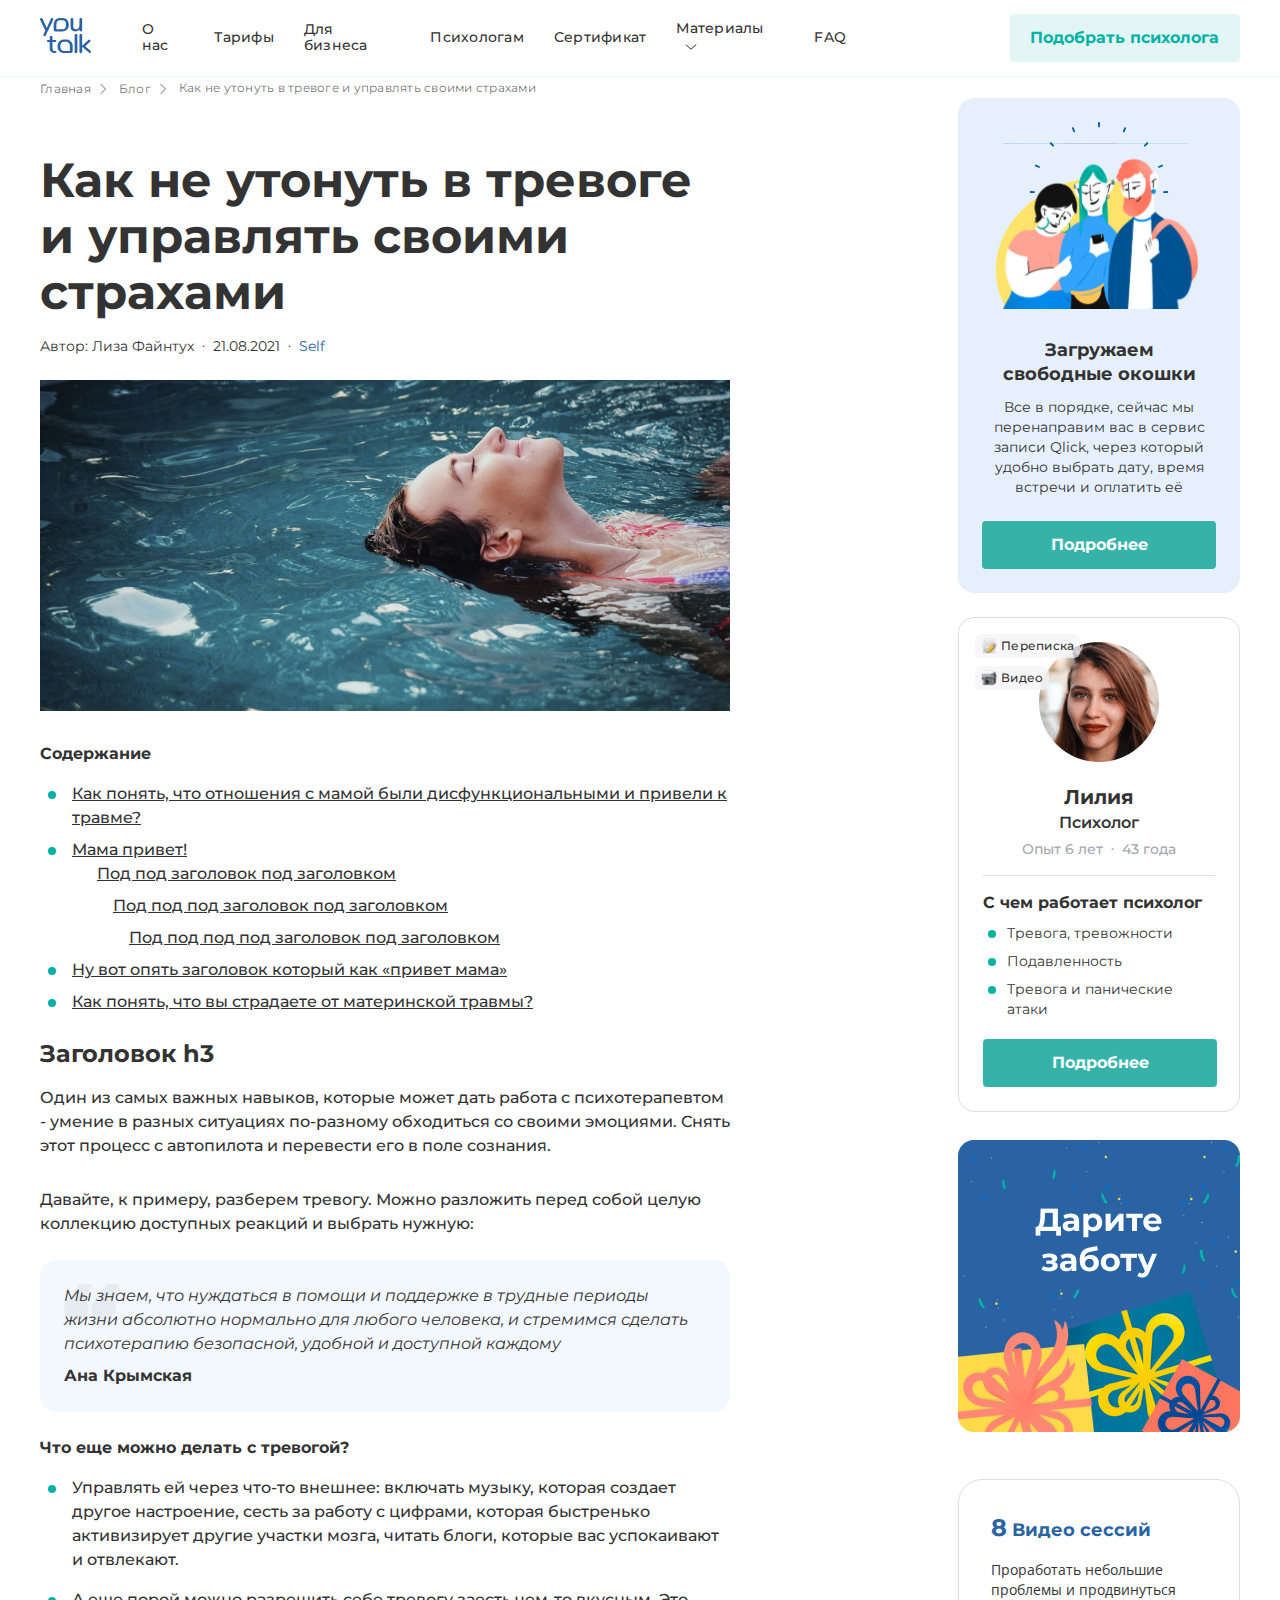
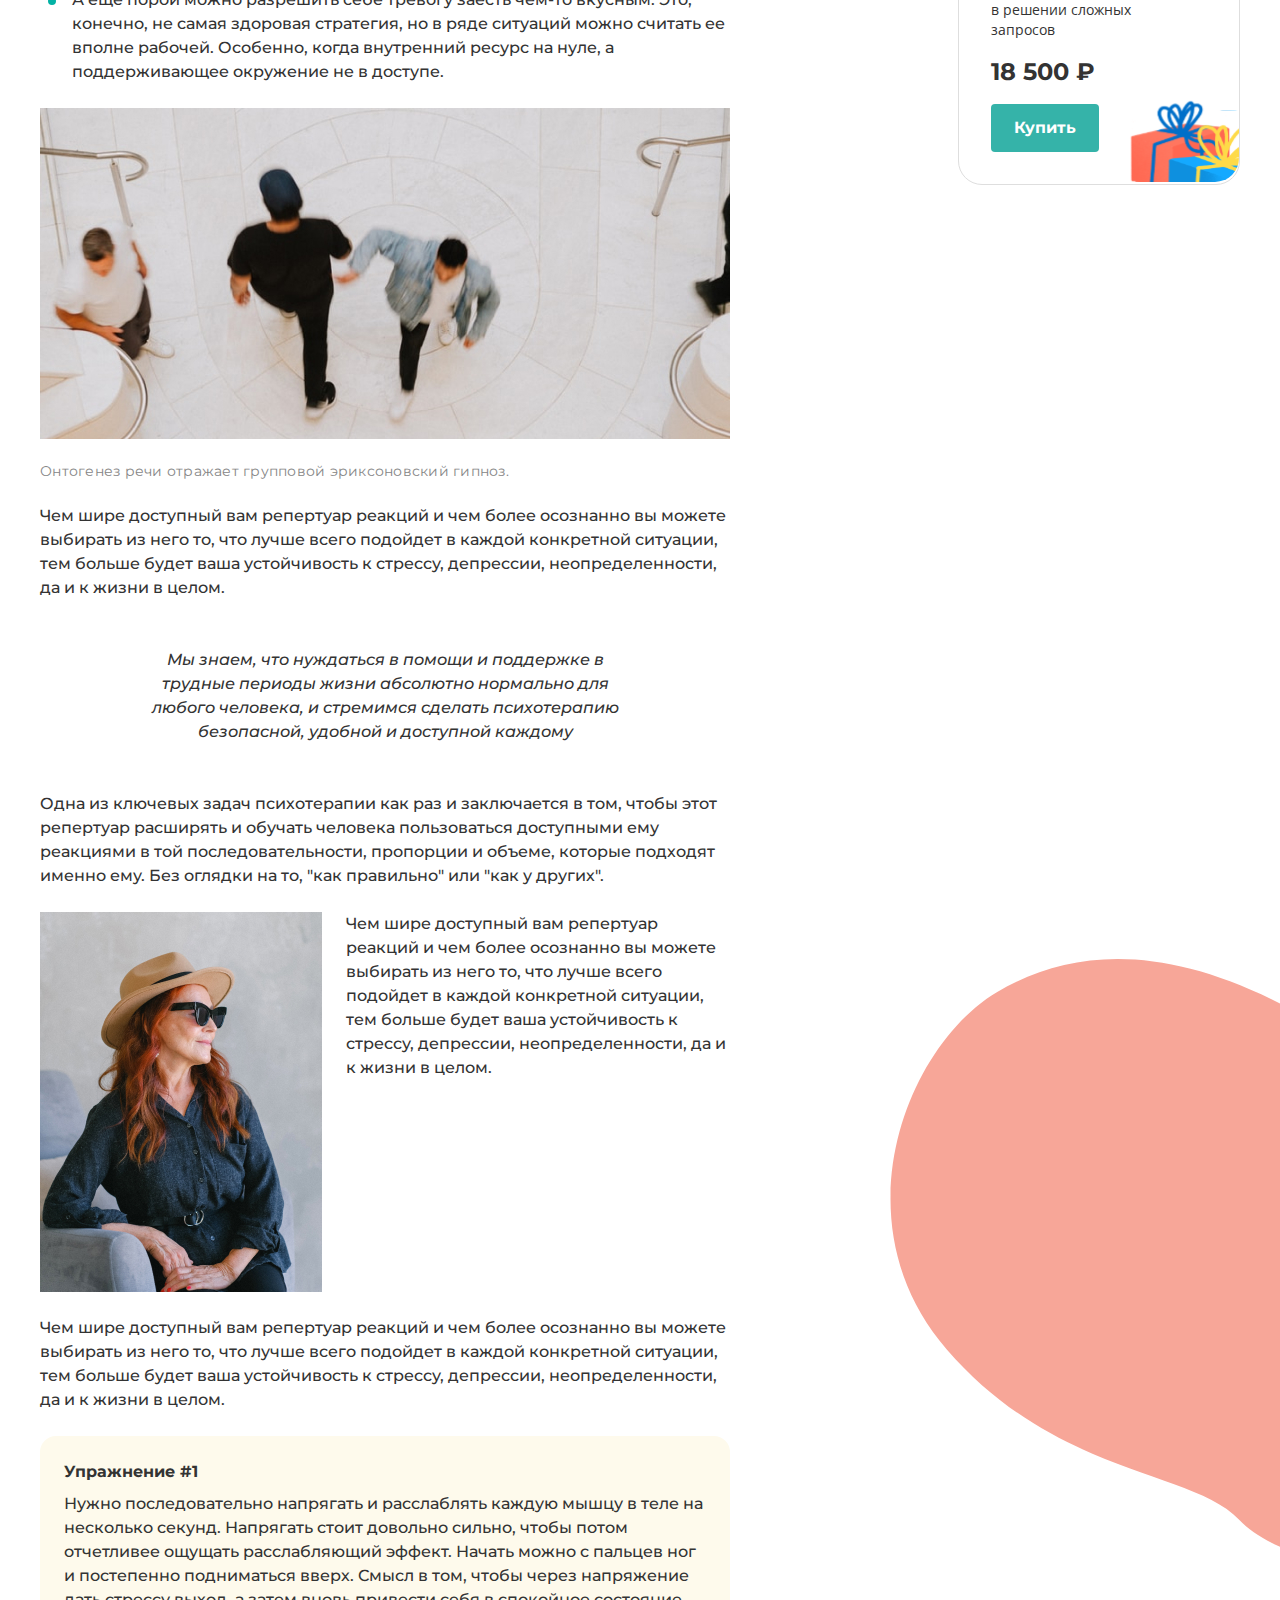
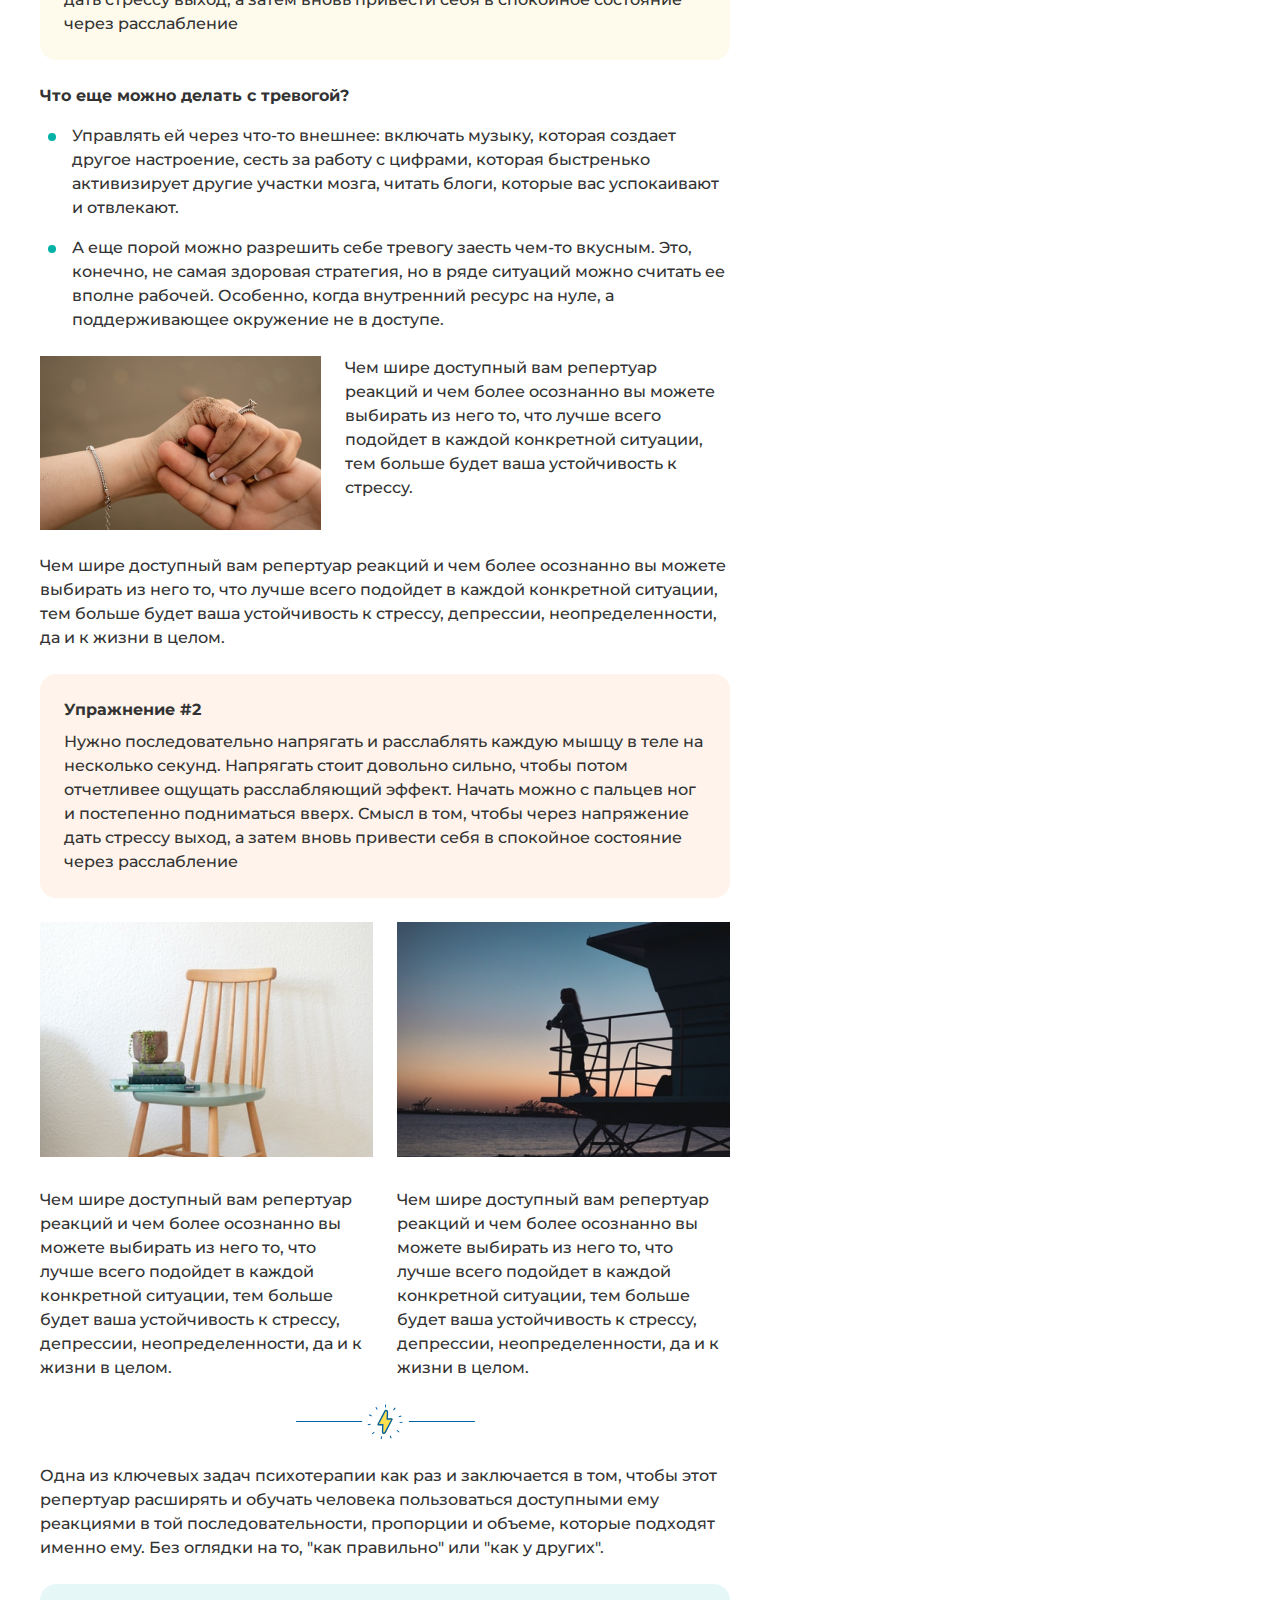
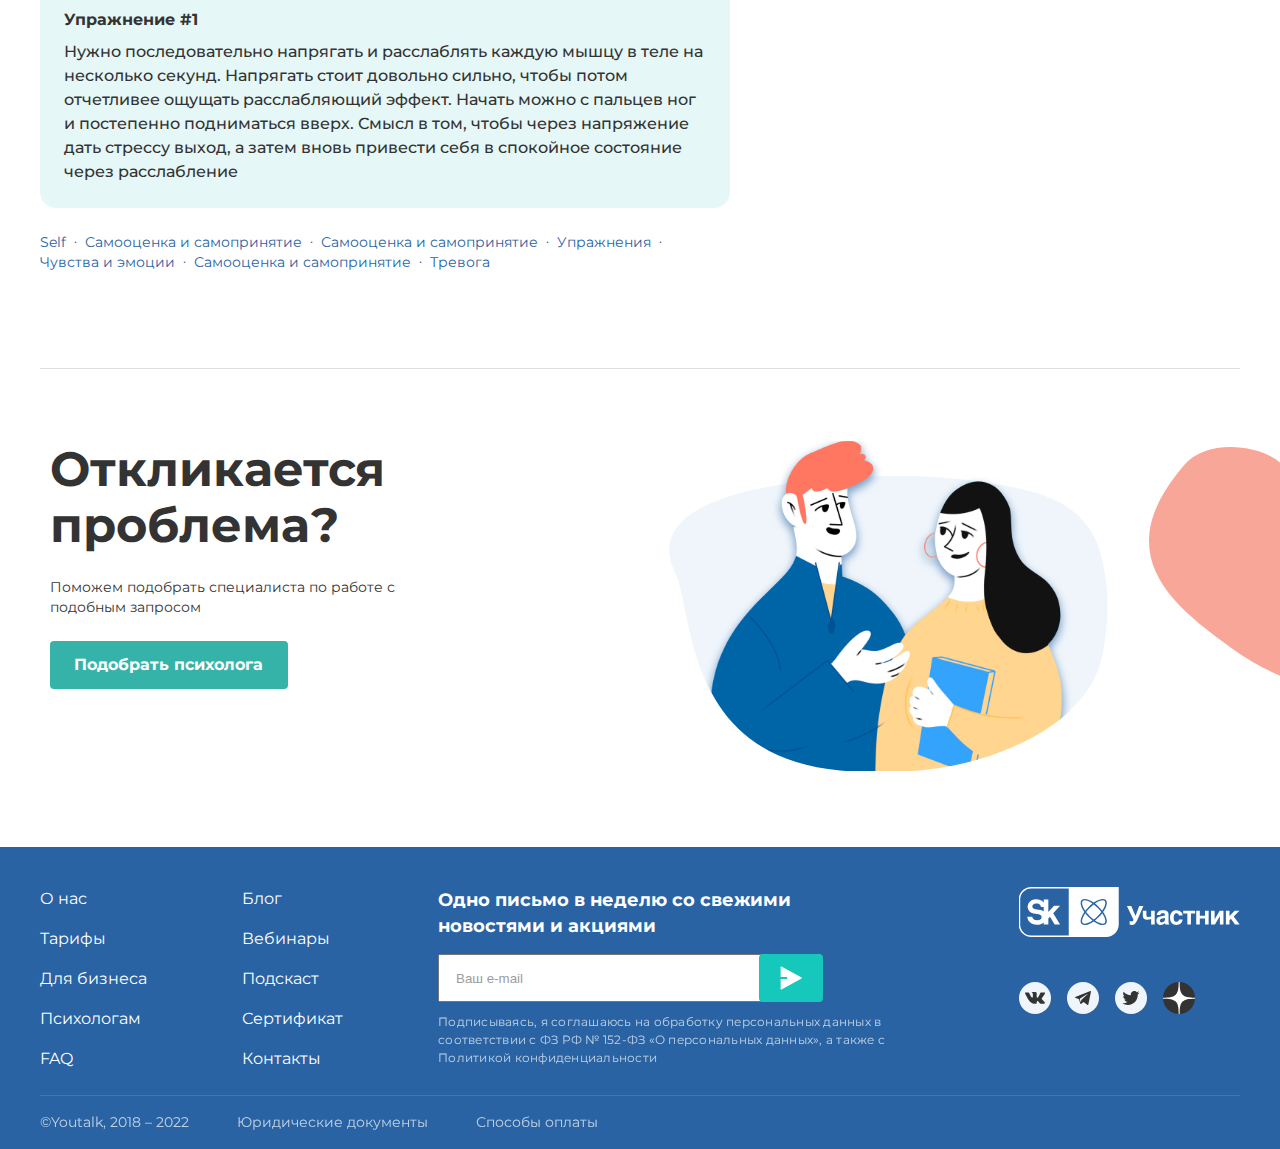
==== commit 28e8d886: "last-change" ====
--- a/article.html
+++ b/article.html
@@ -14,336 +14,535 @@
     <link rel="stylesheet" href="css/reset.css" />
     <link rel="stylesheet" href="css/style.css" />
   </head>
-  <body>    
+  <body>
     <div class="wrapper">
-       <header class="header">
-            <div class="container">
-              <div class="nav">
-                <a class="logo" href="#">
-                  <img class="logo__img" src="images/logo.svg" alt="логотип" />
-                </a>
-                <div class="burger__menu">
-                  <span></span>
-                </div>
-                <ul class="menu">
-                  <li class="menu__list">
-                    <a class="menu__link" href="#">О нас</a>
-                  </li>
-                  <li class="menu__list">
-                    <a class="menu__link" href="#">Тарифы</a>
-                  </li>
-                  <li class="menu__list">
-                    <a class="menu__link" href="#">Для бизнеса</a>
-                  </li>
-                  <li class="menu__list">
-                    <a class="menu__link" href="#">Психологам</a>
-                  </li>
-                  <li class="menu__list">
-                    <a class="menu__link" href="#">Сертификат</a>
-                  </li>
-                  <li class="menu__list">
-                    <a class="menu__link check-mark" href="#">Материалы</a>
-                  </li>
-                  <li class="menu__list">
-                    <a class="menu__link" href="#">FAQ</a>
+      <header class="header">
+        <div class="container">
+          <div class="nav">
+            <a class="logo" href="#">
+              <img class="logo__img" src="images/logo.svg" alt="логотип" />
+            </a>
+            <div class="burger__menu">
+              <span></span>
+            </div>
+            <ul class="menu">
+              <li class="menu__list">
+                <a class="menu__link" href="#">О нас</a>
+              </li>
+              <li class="menu__list">
+                <a class="menu__link" href="#">Тарифы</a>
+              </li>
+              <li class="menu__list">
+                <a class="menu__link" href="#">Для бизнеса</a>
+              </li>
+              <li class="menu__list">
+                <a class="menu__link" href="#">Психологам</a>
+              </li>
+              <li class="menu__list">
+                <a class="menu__link" href="#">Сертификат</a>
+              </li>
+              <li class="menu__list">
+                <a class="menu__link check-mark" href="#">Материалы</a>
+              </li>
+              <li class="menu__list">
+                <a class="menu__link" href="#">FAQ</a>
+              </li>
+            </ul>
+            <button class="header__button button">Подобрать психолога</button>
+          </div>
+        </div>
+      </header>
+      <main class="article-main">
+        <div class="container">
+          <ul class="bread-crumbs">
+            <li class="bread-crumbs_item"><a href="#">Главная</a></li>
+            <li class="bread-crumbs_item"><a href="index.html">Блог</a></li>
+            <li class="bread-crumbs_item bread-hidden">
+              <a href="#"
+                >Как не утонуть в тревоге и управлять своими страхами</a
+              >
+            </li>
+          </ul>
+
+          <section class="article-content">
+            <div class="article-content__body">
+              <div class="article-content__heading">
+                <h1 class="article-content__body-title">
+                  Как не утонуть в тревоге и управлять своими страхами
+                </h1>
+                <div class="article__by">
+                  <p class="article-content__body-author">
+                    Автор: Лиза Файнтух
+                  </p>
+                  <span>.</span>
+                  <time class="article-content__body-date">21.08.2021</time>
+                  <span>.</span>
+                  <a href="#">Self</a>
+                </div>
+                <img src="images/how.jpg" alt="картинка для статьи" />
+              </div>
+              <nav class="article-content__nav">
+                <p class="article-content__nav-title">Содержание</p>
+                <ul class="article-content__list">
+                  <li class="article-content__list-item">
+                    <a class="article-content__list-link" href="#"
+                      >Как понять, что отношения с мамой были дисфункциональными
+                      и привели к травме?</a
+                    >
+                  </li>
+
+                  <li class="article-content__list-item ul-none">
+                    <a class="article-content__list-link" href="#"
+                      >Мама привет!</a
+                    >
+                    <ul class="ul-none">
+                      <li class="list-item2">
+                        <a href="#">Под под заголовок под заголовком</a>
+                      </li>
+                      <li class="list-item2">
+                        <a href="#">Под под под заголовок под заголовком</a>
+                      </li>
+                      <li class="list-item2">
+                        <a href="#">Под под под под заголовок под заголовком</a>
+                      </li>
+                    </ul>
+                  </li>
+
+                  <li class="article-content__list-item ul-none">
+                    <a class="article-content__list-link" href="#"
+                      >Ну вот опять заголовок который как «привет мама»</a
+                    >
+                  </li>
+                  <li class="article-content__list-item">
+                    <a class="article-content__list-link" href="#"
+                      >Как понять, что вы страдаете от материнской травмы?</a
+                    >
                   </li>
                 </ul>
-                <button class="header__button button">Подобрать психолога</button>
+              </nav>
+              <div class="article-content__h3-block">
+                <h3 class="h3-block__title">Заголовок h3</h3>
+                <p class="h3-block__text">
+                  Один из самых важных навыков, которые может дать работа с
+                  психотерапевтом - умение в разных ситуациях по-разному
+                  обходиться со своими эмоциями. Снять этот процесс с автопилота
+                  и перевести его в поле сознания.
+                </p>
+                <p class="h3-block__text">
+                  Давайте, к примеру, разберем тревогу. Можно разложить перед
+                  собой целую коллекцию доступных реакций и выбрать нужную:
+                </p>
+                <blockquote>
+                  <p>
+                    Мы знаем, что нуждаться в помощи и поддержке в трудные
+                    периоды жизни абсолютно нормально для любого человека, и
+                    стремимся сделать психотерапию безопасной, удобной и
+                    доступной каждому
+                  </p>
+                  <cite class="cite">Ана Крымская</cite>
+                </blockquote>
+              </div>
+              <div class="article-content__what-else">
+                <h3 class="what-else__title">
+                  Что еще можно делать с тревогой?
+                </h3>
+                <ul class="what-else__list">
+                  <li class="what-else__item">
+                    Управлять ей через что-то внешнее: включать музыку, которая
+                    создает другое настроение, сесть за работу с цифрами,
+                    которая быстренько активизирует другие участки мозга, читать
+                    блоги, которые вас успокаивают и отвлекают.
+                  </li>
+                  <li class="what-else__item">
+                    А еще порой можно разрешить себе тревогу заесть чем-то
+                    вкусным. Это, конечно, не самая здоровая стратегия, но в
+                    ряде ситуаций можно считать ее вполне рабочей. Особенно,
+                    когда внутренний ресурс на нуле, а поддерживающее окружение
+                    не в доступе.
+                  </li>
+                </ul>
+                <img
+                  class="what-else__img"
+                  src="images/what-else.jpg"
+                  alt="картинка для статьи"
+                />
+                <p class="what-else__descr">
+                  Онтогенез речи отражает групповой эриксоновский гипноз.
+                </p>
+                <p class="article-content__text">
+                  Чем шире доступный вам репертуар реакций и чем более осознанно
+                  вы можете выбирать из него то, что лучше всего подойдет в
+                  каждой конкретной ситуации, тем больше будет ваша устойчивость
+                  к стрессу, депрессии, неопределенности, да и к жизни в целом.
+                </p>
+                <p class="what-else__text-em">
+                  <em
+                    >Мы знаем, что нуждаться в помощи и поддержке в трудные
+                    периоды жизни абсолютно нормально для любого человека, и
+                    стремимся сделать психотерапию безопасной, удобной и
+                    доступной каждому</em
+                  >
+                </p>
+                <p class="article-content__text">
+                  Одна из ключевых задач психотерапии как раз и заключается в
+                  том, чтобы этот репертуар расширять и обучать человека
+                  пользоваться доступными ему реакциями в той
+                  последовательности, пропорции и объеме, которые подходят
+                  именно ему. Без оглядки на то, "как правильно" или "как у
+                  других".
+                </p>
+                <div class="what-else__block">
+                  <img src="images/what-else-woman.jpg" alt="девушка" />
+                  <p class="article-content__text">
+                    Чем шире доступный вам репертуар реакций и чем более
+                    осознанно вы можете выбирать из него то, что лучше всего
+                    подойдет в каждой конкретной ситуации, тем больше будет ваша
+                    устойчивость к стрессу, депрессии, неопределенности, да и к
+                    жизни в целом.
+                  </p>
+                </div>
+                <div class="text_what">
+                  Чем шире доступный вам репертуар реакций и чем более осознанно
+                  вы можете выбирать из него то, что лучше всего подойдет в
+                  каждой конкретной ситуации, тем больше будет ваша устойчивость
+                  к стрессу, депрессии, неопределенности, да и к жизни в целом.
+                </div>
+                <div class="exersice">
+                  <h4 class="exercise__title">Упражнение #1</h4>
+                  <p class="article-content__text">
+                    Нужно последовательно напрягать и расслаблять каждую мышцу в
+                    теле на несколько секунд. Напрягать стоит довольно сильно,
+                    чтобы потом отчетливее ощущать расслабляющий эффект. Начать
+                    можно с пальцев ног и постепенно подниматься вверх. Смысл в
+                    том, чтобы через напряжение дать стрессу выход, а затем
+                    вновь привести себя в спокойное состояние через расслабление
+                  </p>
+                </div>
+              </div>
+
+              <div class="article-content__what-else">
+                <h3 class="what-else__title">
+                  Что еще можно делать с тревогой?
+                </h3>
+                <ul class="what-else__list">
+                  <li class="what-else__item">
+                    Управлять ей через что-то внешнее: включать музыку, которая
+                    создает другое настроение, сесть за работу с цифрами,
+                    которая быстренько активизирует другие участки мозга, читать
+                    блоги, которые вас успокаивают и отвлекают.
+                  </li>
+                  <li class="what-else__item">
+                    А еще порой можно разрешить себе тревогу заесть чем-то
+                    вкусным. Это, конечно, не самая здоровая стратегия, но в
+                    ряде ситуаций можно считать ее вполне рабочей. Особенно,
+                    когда внутренний ресурс на нуле, а поддерживающее окружение
+                    не в доступе.
+                  </li>
+                </ul>
+
+                <div class="what-else__block2">
+                  <img src="images/what-else-hands.jpg" alt="руки" />
+                  <p class="article-content__text">
+                    Чем шире доступный вам репертуар реакций и чем более
+                    осознанно вы можете выбирать из него то, что лучше всего
+                    подойдет в каждой конкретной ситуации, тем больше будет ваша
+                    устойчивость к стрессу.
+                  </p>
+                </div>
+                <div class="text_what">
+                  Чем шире доступный вам репертуар реакций и чем более осознанно
+                  вы можете выбирать из него то, что лучше всего подойдет в
+                  каждой конкретной ситуации, тем больше будет ваша устойчивость
+                  к стрессу, депрессии, неопределенности, да и к жизни в целом.
+                </div>
+                <div class="exersice exersice-2">
+                  <h4 class="exercise__title">Упражнение #2</h4>
+                  <p class="article-content__text">
+                    Нужно последовательно напрягать и расслаблять каждую мышцу в
+                    теле на несколько секунд. Напрягать стоит довольно сильно,
+                    чтобы потом отчетливее ощущать расслабляющий эффект. Начать
+                    можно с пальцев ног и постепенно подниматься вверх. Смысл в
+                    том, чтобы через напряжение дать стрессу выход, а затем
+                    вновь привести себя в спокойное состояние через расслабление
+                  </p>
+                </div>
+              </div>
+
+              <div class="article-content__conclusion">
+                <div class="article-content__conclusion-top">
+                  <div class="conclusion-top__item">
+                    <img src="images/conclusion-img1.jpg" alt="chair" />
+                    <p class="conclusion-top__text">
+                      Чем шире доступный вам репертуар реакций и чем более
+                      осознанно вы можете выбирать из него то, что лучше всего
+                      подойдет в каждой конкретной ситуации, тем больше будет
+                      ваша устойчивость к стрессу, депрессии, неопределенности,
+                      да и к жизни в целом.
+                    </p>
+                  </div>
+
+                  <div class="conclusion-top__item">
+                    <img src="images/conclusion-img2.jpg" alt="chair" />
+                    <p class="conclusion-top__text">
+                      Чем шире доступный вам репертуар реакций и чем более
+                      осознанно вы можете выбирать из него то, что лучше всего
+                      подойдет в каждой конкретной ситуации, тем больше будет
+                      ваша устойчивость к стрессу, депрессии, неопределенности,
+                      да и к жизни в целом.
+                    </p>
+                  </div>
+                </div>
+                <div class="article-content__conclusion-bottom">
+                  <div class="flash">
+                    <img
+                      src="images/flash.svg"
+                      alt="молния"
+                      class="flash-img"
+                    />
+                  </div>
+                  <p class="conclusion-bottom__text">
+                    Одна из ключевых задач психотерапии как раз и заключается в
+                    том, чтобы этот репертуар расширять и обучать человека
+                    пользоваться доступными ему реакциями в той
+                    последовательности, пропорции и объеме, которые подходят
+                    именно ему. Без оглядки на то, "как правильно" или "как у
+                    других".
+                  </p>
+                </div>
+              </div>
+
+              <div class="exersice exersice-3">
+                <h4 class="exercise__title">Упражнение #1</h4>
+                <p class="article-content__text">
+                  Нужно последовательно напрягать и расслаблять каждую мышцу в
+                  теле на несколько секунд. Напрягать стоит довольно сильно,
+                  чтобы потом отчетливее ощущать расслабляющий эффект. Начать
+                  можно с пальцев ног и постепенно подниматься вверх. Смысл в
+                  том, чтобы через напряжение дать стрессу выход, а затем вновь
+                  привести себя в спокойное состояние через расслабление
+                </p>
+              </div>
+
+              <div class="article-content__bottom-nav">
+                <ul class="bottom-nav__list">
+                  <li class="bottom-nav__item">
+                    <a href="#" class="bottom-nav__link">Self<span>.</span></a>
+                  </li>
+                  <li class="bottom-nav__item">
+                    <a href="#" class="bottom-nav__link"
+                      >Самооценка и самопринятие<span>.</span></a
+                    >
+                  </li>
+                  <li class="bottom-nav__item">
+                    <a href="#" class="bottom-nav__link"
+                      >Самооценка и самопринятие<span>.</span></a
+                    >
+                  </li>
+                  <li class="bottom-nav__item">
+                    <a href="#" class="bottom-nav__link"
+                      >Упражнения<span>.</span></a
+                    >
+                  </li>
+                  <li class="bottom-nav__item">
+                    <a href="#" class="bottom-nav__link"
+                      >Чувства и эмоции<span>.</span></a
+                    >
+                  </li>
+                  <li class="bottom-nav__item">
+                    <a href="#" class="bottom-nav__link"
+                      >Самооценка и самопринятие<span>.</span></a
+                    >
+                  </li>
+                  <li class="bottom-nav__item">
+                    <a href="#" class="bottom-nav__link">Тревога</a>
+                  </li>
+                </ul>
               </div>
             </div>
-          </header> 
-          <main class="article-main">
-            <div class="container">
-                <ul class="bread-crumbs">
-                    <li class="bread-crumbs_item"><a href="#">Главная</a></li>
-                    <li class="bread-crumbs_item"><a href="index.html">Блог</a></li>
-                    <li class="bread-crumbs_item bread-hidden"><a href="#">Как не утонуть в тревоге и управлять своими страхами</a></li>
+            <div class="article-content__aside">
+              <div class="aside-inner">
+                <div class="aside__item aside__item-1">
+                  <img
+                    src="images/aside__img-1.svg"
+                    alt="звонок"
+                    class="aside__img-1"
+                  />
+                  <p class="aside__title">
+                    Загружаем <br />
+                    свободные окошки
+                  </p>
+                  <p class="aside__text">
+                    Все в порядке, сейчас мы перенаправим вас в сервис записи
+                    Qlick, через который удобно выбрать дату, время встречи и
+                    оплатить её
+                  </p>
+                  <button class="button aside__button">Подробнее</button>
+                </div>
+                <div class="aside__item aside__item-2">
+                  <img
+                    src="images/aside__img-2.jpg"
+                    alt="avatar"
+                    class="aside__img-2"
+                  />
+                  <ul class="aside__menu-list">
+                    <li class="aside__menu-item">
+                      <a href="#" class="aside__menu-link"
+                        ><img src="images/chat.svg" alt="переписка" />
+                        <span>Переписка</span></a
+                      >
+                    </li>
+                    <li class="aside__menu-item">
+                      <a href="#" class="aside__menu-link"
+                        ><img src="images/camera.svg" alt="видео" />
+                        <span>Видео</span></a
+                      >
+                    </li>
                   </ul>
-
-                  <section class="article-content">
-                    <div class="article-content__body">
-                        <div class="article-content__heading">
-                        <h1 class="article-content__body-title">Как не утонуть в тревоге и управлять своими страхами</h1>
-                        <div class="article__by">
-                          <p class="article-content__body-author">Автор: Лиза Файнтух</p>
-                          <span>.</span>
-                          <time class="article-content__body-date">21.08.2021</time>
-                          <span>.</span>
-                          <a href="#">Self</a>
-                        </div>
-                        <img src="images/how.jpg" alt="картинка для статьи">
-                    </div>
-                    <nav class="article-content__nav">
-                        <p class="article-content__nav-title">Содержание</p>
-                        <ul class="article-content__list">
-                            <li class="article-content__list-item"><a class="article-content__list-link" href="#">Как понять, что отношения с мамой были дисфункциональными и привели к травме?</a></li>
-
-                            <li class="article-content__list-item ul-none">
-                              <a class="article-content__list-link" href="#">Мама привет!</a>
-                                <ul class="ul-none">
-                                
-                            <li class="list-item2"><a href="#">Под под заголовок под заголовком</a></li>
-                            <li class="list-item2"><a href="#">Под под под заголовок под заголовком</a></li>
-                            <li class="list-item2"><a href="#">Под под под под заголовок под заголовком</a></li>
-                        </ul></li>
-
-                            <li class="article-content__list-item ul-none"><a class="article-content__list-link" href="#">Ну вот опять заголовок который как «привет мама»</a></li>
-                            <li class="article-content__list-item"><a class="article-content__list-link" href="#">Как понять, что вы страдаете от материнской травмы?</a></li>
-                        </ul>
-                    </nav>
-                        <div class="article-content__h3-block">
-                            <h3 class="h3-block__title">Заголовок h3</h3>
-                            <p class="h3-block__text">Один из самых важных навыков, которые может дать работа с психотерапевтом - умение в разных ситуациях по-разному обходиться со своими эмоциями.  Снять этот процесс с автопилота и перевести его в поле сознания.</p>
-                            <p class="h3-block__text">Давайте, к примеру, разберем тревогу. Можно разложить перед собой целую коллекцию доступных реакций и выбрать нужную:</p>
-                            <blockquote>
-                                <p>Мы знаем, что нуждаться в помощи и поддержке в трудные периоды жизни абсолютно нормально для любого человека, и стремимся сделать психотерапию безопасной, удобной и доступной каждому</p>
-                                <cite class="cite">Ана Крымская</cite>
-                              </blockquote>
-
-                        </div>
-                        <div class="article-content__what-else">
-                            <h3 class="what-else__title">Что еще можно делать с тревогой?</h3>
-                            <ul class="what-else__list">
-                                <li class="what-else__item">Управлять ей через что-то внешнее: включать музыку, которая создает другое настроение, сесть за работу с цифрами, которая быстренько активизирует другие участки мозга, читать блоги, которые вас успокаивают и отвлекают.</li>
-                                <li class="what-else__item">А еще порой можно разрешить себе тревогу заесть чем-то вкусным. Это, конечно, не самая здоровая стратегия, но в ряде ситуаций можно считать ее вполне рабочей. Особенно, когда внутренний ресурс на нуле, а поддерживающее окружение не в доступе.</li>
-                            </ul>
-                            <img  class="what-else__img" src="images/what-else.jpg" alt="картинка для статьи">
-                            <p class="what-else__descr">Онтогенез речи отражает групповой эриксоновский гипноз.</p>
-                            <p class="article-content__text">Чем шире доступный вам репертуар реакций и чем более осознанно вы можете выбирать из него то, что лучше всего подойдет в каждой конкретной ситуации, тем больше будет ваша устойчивость к стрессу, депрессии, неопределенности, да и к жизни в целом.</p>
-                            <p class="what-else__text-em"><em>Мы знаем, что нуждаться в помощи и поддержке в трудные периоды жизни абсолютно нормально для любого человека, и стремимся сделать психотерапию безопасной, удобной и доступной каждому</em></p>
-                            <p class="article-content__text">Одна из ключевых задач психотерапии как раз и заключается в том, чтобы этот репертуар расширять и обучать человека пользоваться доступными ему реакциями в той последовательности, пропорции и объеме, которые подходят именно ему. Без оглядки на то, "как правильно" или "как у других".</p>
-                            <div class="what-else__block">
-                                <img src="images/what-else-woman.jpg" alt="девушка">
-                                 <p class="article-content__text">Чем шире доступный вам репертуар реакций и чем более осознанно вы можете выбирать из него то, что лучше всего подойдет в каждой конкретной ситуации, тем больше будет ваша устойчивость к стрессу, депрессии, неопределенности, да и к жизни в целом.</p>
-                            </div>
-                            <div class="text_what">Чем шире доступный вам репертуар реакций и чем более осознанно вы можете выбирать из него то, что лучше всего подойдет в каждой конкретной ситуации, тем больше будет ваша устойчивость к стрессу, депрессии, неопределенности, да и к жизни в целом.</div>
-                            <div class="exersice">
-                                <h4 class="exercise__title">Упражнение #1</h4>
-                                <p class="article-content__text">Нужно последовательно напрягать и расслаблять каждую мышцу в теле на несколько секунд. Напрягать стоит довольно сильно, чтобы потом отчетливее ощущать расслабляющий эффект. Начать можно с пальцев ног и постепенно подниматься вверх. Смысл в том, чтобы через напряжение дать стрессу выход, а затем вновь привести себя в спокойное состояние через расслабление</p>
-                            </div>
-                        </div>
-
-
-
-                        <div class="article-content__what-else">
-                            <h3 class="what-else__title">Что еще можно делать с тревогой?</h3>
-                            <ul class="what-else__list">
-                                <li class="what-else__item">Управлять ей через что-то внешнее: включать музыку, которая создает другое настроение, сесть за работу с цифрами, которая быстренько активизирует другие участки мозга, читать блоги, которые вас успокаивают и отвлекают.</li>
-                                <li class="what-else__item">А еще порой можно разрешить себе тревогу заесть чем-то вкусным. Это, конечно, не самая здоровая стратегия, но в ряде ситуаций можно считать ее вполне рабочей. Особенно, когда внутренний ресурс на нуле, а поддерживающее окружение не в доступе.</li>
-                            </ul>
-                        
-                            <div class="what-else__block2">
-                                <img src="images/what-else-hands.jpg" alt="руки">
-                                 <p class="article-content__text">Чем шире доступный вам репертуар реакций и чем более осознанно вы можете выбирать из него то, что лучше всего подойдет в каждой конкретной ситуации, тем больше будет ваша устойчивость к стрессу.</p>
-                            </div>
-                            <div class="text_what">Чем шире доступный вам репертуар реакций и чем более осознанно вы можете выбирать из него то, что лучше всего подойдет в каждой конкретной ситуации, тем больше будет ваша устойчивость к стрессу, депрессии, неопределенности, да и к жизни в целом.</div>
-                            <div class="exersice exersice-2">
-                                <h4 class="exercise__title">Упражнение #2</h4>
-                                <p class="article-content__text">Нужно последовательно напрягать и расслаблять каждую мышцу в теле на несколько секунд. Напрягать стоит довольно сильно, чтобы потом отчетливее ощущать расслабляющий эффект. Начать можно с пальцев ног и постепенно подниматься вверх. Смысл в том, чтобы через напряжение дать стрессу выход, а затем вновь привести себя в спокойное состояние через расслабление</p>
-                            </div>
-                        </div>
-
-                        <div class="article-content__conclusion">
-                            <div class="article-content__conclusion-top">
-                                <div class="conclusion-top__item">
-                                    <img src="images/conclusion-img1.jpg" alt="chair">
-                                    <p class="conclusion-top__text">Чем шире доступный вам репертуар реакций и чем более осознанно вы можете выбирать из него то, что лучше всего подойдет в каждой конкретной ситуации, тем больше будет ваша устойчивость к стрессу, депрессии, неопределенности, да и к жизни в целом.</p>
-                                </div>
-
-                                <div class="conclusion-top__item">
-                                    <img src="images/conclusion-img2.jpg" alt="chair">
-                                    <p class="conclusion-top__text">Чем шире доступный вам репертуар реакций и чем более осознанно вы можете выбирать из него то, что лучше всего подойдет в каждой конкретной ситуации, тем больше будет ваша устойчивость к стрессу, депрессии, неопределенности, да и к жизни в целом.</p>
-                                </div>
-                            </div>
-                          <div class="article-content__conclusion-bottom">
-                                <div class="flash">
-                                    <img src="images/flash.svg" alt="молния" class="flash-img">
-                                </div>
-                                <p class="conclusion-bottom__text">Одна из ключевых задач психотерапии как раз и заключается в том, чтобы этот репертуар расширять и обучать человека пользоваться доступными ему реакциями в той последовательности, пропорции и объеме, которые подходят именно ему. Без оглядки на то, "как правильно" или "как у других".</p>
-                            </div>
-                        </div>
-
-                        <div class="exersice exersice-3">
-                          <h4 class="exercise__title">Упражнение #1</h4>
-                          <p class="article-content__text">Нужно последовательно напрягать и расслаблять каждую мышцу в теле на несколько секунд. Напрягать стоит довольно сильно, чтобы потом отчетливее ощущать расслабляющий эффект. Начать можно с пальцев ног и постепенно подниматься вверх. Смысл в том, чтобы через напряжение дать стрессу выход, а затем вновь привести себя в спокойное состояние через расслабление</p>
-                      </div>
-
-                        <div class="article-content__bottom-nav">
-                            <ul class="bottom-nav__list">
-                                <li class="bottom-nav__item"><a href="#" class="bottom-nav__link">Self<span>.</span></a></li>
-                                <li class="bottom-nav__item"><a href="#" class="bottom-nav__link">Самооценка и самопринятие<span>.</span></a></li>
-                                <li class="bottom-nav__item"><a href="#" class="bottom-nav__link">Самооценка и самопринятие<span>.</span></a></li>
-                                <li class="bottom-nav__item"><a href="#" class="bottom-nav__link">Упражнения<span>.</span></a></li>
-                                <li class="bottom-nav__item"><a href="#" class="bottom-nav__link">Чувства и эмоции<span>.</span></a></li>
-                                <li class="bottom-nav__item"><a href="#" class="bottom-nav__link">Самооценка и самопринятие<span>.</span></a></li>
-                                <li class="bottom-nav__item"><a href="#" class="bottom-nav__link">Тревога</a></li>
-                            </ul>
-                        </div>
-
-                    </div>
-                    <div class="article-content__aside">
-                      <div class="aside-inner">
-                        <div class="aside__item aside__item-1">
-                          <img src="images/aside__img-1.svg" alt="звонок" class="aside__img-1">
-                          <p class="aside__title">
-                              Загружаем <br> свободные окошки
-                          </p>
-                          <p class="aside__text">
-                            Все в порядке, сейчас мы перенаправим вас в сервис записи Qlick, через который удобно выбрать дату,  время встречи и оплатить её
-                          </p>
-                          <button class="button aside__button">Подробнее</button>
-                        </div>
-                        <div class=" aside__item aside__item-2">
-                          <img src="images/aside__img-2.jpg" alt="avatar" class="aside__img-2">
-                          <ul class="aside__menu-list">
-                            <li class="aside__menu-item">
-                              <a href="#" class="aside__menu-link"
-                                ><img src="images/chat.svg" alt="переписка" /> <span>Переписка</span></a
-                              >
-                            </li>
-                            <li class="aside__menu-item">
-                              <a href="#" class="aside__menu-link"
-                                ><img src="images/camera.svg" alt="видео" /> <span>Видео</span></a
-                              >
-                            </li>
-                           </ul>
-                          <p class="item-2__name">Лилия </p>
-                          <p class="item-2__work">Психолог</p>
-                          <p class="item-2__experience">Опыт 6 лет <span>.</span> 43 года </p>
-
-                            <div class="tiem-2__what-work">
-                              <p class="what-work__title">С чем работает психолог</p>
-                              <ul class="what-work__list">
-                                <li class="what-work__item">Тревога, тревожности</li>
-                                <li class="what-work__item">Подавленность</li>
-                                <li class="what-work__item">Тревога и панические атаки</li>
-                              </ul></div>
-                              <button class="button aside__button">Подробнее</button>
-                            
-                        </div>
-                        <div class=" aside__item aside__item-3">
-                          <img src="images/present.jpg" alt="дарите заботу">
-                        </div>
-                        <div class=" aside__item aside__item-4">
-                          <p class="item-4__title"><span>8</span> Видео сессий</p>
-                          <p class="item-4__text" >Проработать небольшие проблемы и продвинуться в решении сложных запросов</p>
-                          <p class="item-4__price">18 500 &#8381;</p>
-                          <button class="button item-4__btn">Купить</button>
-                        </div>
-                      </div>
-                    </div>
-                    
-
-            </div>
-            
-                  </section>
-                  <div class="container">
-                  <div class="article-content__support"> 
-                    <h3 class="support__title">Откликается 
-                        проблема?</h3>
-                        <p class="support__text">Поможем подобрать специалиста по работе с подобным запросом</p>
-                            <button class="button support__button">Подобрать психолога</button>
-                            
-                  </div>
-            </div>
-          </main>
-           <footer class="footer">
-            <div class="container">
-              <div class="footer__inner">
-                <div class="footer__top">
-                  <ul class="footer__list-about">
-                    <li><a href="#"></a>О нас</li>
-                    <li><a href="#"></a>Тарифы</li>
-                    <li><a href="#"></a>Для бизнеса</li>
-                    <li><a href="#"></a>Психологам</li>
-                    <li><a href="#"></a>FAQ</li>
-                  </ul>
-    
-                  <ul class="footer__list-about">
-                    <li><a href="#"></a>Блог</li>
-                    <li><a href="#"></a>Вебинары</li>
-                    <li><a href="#"></a>Подскаст</li>
-                    <li><a href="#"></a>Сертификат</li>
-                    <li><a href="#"></a>Контакты</li>
-                  </ul>
-    
-                  <form action="#" class="form">
-                    <h2 class="form__title">
-                      Одно письмо в неделю со свежими новостями и акциями
-                    </h2>
-    
-                    <div class="form-group">
-                      <input
-                        type="text"
-                        class="form__input"
-                        placeholder="Ваш e-mail"
-                      />
-    
-                      <button class="form__button">
-                        <img src="images/form-letter.svg" alt="письмо" />
-                      </button>
-                    </div>
-                    <p class="form__text">
-                      Подписываясь, я соглашаюсь на обработку персональных данных в
-                      соответствии с ФЗ РФ № 152-ФЗ «О персональных данных», а также
-                      с Политикой конфиденциальности
-                    </p>
-                  </form>
-                  <div class="social">
-                    <div class="member-logo">
-                      <img src="images/member.svg" alt="участник" />
-                    </div>
-                    <ul class="social-list">
-                      <li class="social-item social-item1">
-                        <a href="#" class="social-link"
-                          ><img src="images/vk.svg" alt="Вконтакте"
-                        /></a>
-                      </li>
-                      <li class="social-item social-item2">
-                        <a href="#" class="social-link"
-                          ><img src="images/tg.svg" alt="Телеграм"
-                        /></a>
-                      </li>
-                      <li class="social-item social-item3">
-                        <a href="#" class="social-link"
-                          ><img src="images/x.svg" alt="Сеть Х"
-                        /></a>
-                      </li>
-                      <li class="social-item social-item4">
-                        <a href="#" class="social-link"
-                          ><img src="images/dzen.svg" alt="Дзен"
-                        /></a>
+                  <p class="item-2__name">Лилия</p>
+                  <p class="item-2__work">Психолог</p>
+                  <p class="item-2__experience">
+                    Опыт 6 лет <span>.</span> 43 года
+                  </p>
+
+                  <div class="tiem-2__what-work">
+                    <p class="what-work__title">С чем работает психолог</p>
+                    <ul class="what-work__list">
+                      <li class="what-work__item">Тревога, тревожности</li>
+                      <li class="what-work__item">Подавленность</li>
+                      <li class="what-work__item">
+                        Тревога и панические атаки
                       </li>
                     </ul>
                   </div>
-                </div>
-    
-                <div class="footer__bottom">
-                  <ul class="footer__info">
-                    <li class="footer__info-item">
-                      <a href="#" class="footer__info-link"
-                        >©Youtalk, 2018 – 2022</a
-                      >
-                    </li>
-                    <li class="footer__info-item">
-                      <a href="#" class="footer__info-link"
-                        >Юридические документы</a
-                      >
-                    </li>
-                    <li class="footer__info-item">
-                      <a href="#" class="footer__info-link">Способы оплаты</a>
-                    </li>
-                  </ul>
+                  <button class="button aside__button">Подробнее</button>
+                </div>
+                <div class="aside__item aside__item-3">
+                  <img src="images/present.jpg" alt="дарите заботу" />
+                </div>
+                <div class="aside__item aside__item-4">
+                  <p class="item-4__title"><span>8</span> Видео сессий</p>
+                  <p class="item-4__text">
+                    Проработать небольшие проблемы и продвинуться в решении
+                    сложных запросов
+                  </p>
+                  <p class="item-4__price">18 500 &#8381;</p>
+                  <button class="button item-4__btn">Купить</button>
                 </div>
               </div>
             </div>
-          </footer>
+          </section>
+          <div class="container">
+            <div class="article-content__support">
+              <h3 class="support__title">Откликается проблема?</h3>
+              <p class="support__text">
+                Поможем подобрать специалиста по работе с подобным запросом
+              </p>
+              <button class="button support__button">
+                Подобрать психолога
+              </button>
+            </div>
+          </div>
+        </div>
+      </main>
+      <footer class="footer">
+        <div class="container">
+          <div class="footer__inner">
+            <div class="footer__top">
+              <ul class="footer__list-about">
+                <li><a href="#"></a>О нас</li>
+                <li><a href="#"></a>Тарифы</li>
+                <li><a href="#"></a>Для бизнеса</li>
+                <li><a href="#"></a>Психологам</li>
+                <li><a href="#"></a>FAQ</li>
+              </ul>
+
+              <ul class="footer__list-about">
+                <li><a href="#"></a>Блог</li>
+                <li><a href="#"></a>Вебинары</li>
+                <li><a href="#"></a>Подскаст</li>
+                <li><a href="#"></a>Сертификат</li>
+                <li><a href="#"></a>Контакты</li>
+              </ul>
+
+              <form action="#" class="form">
+                <h2 class="form__title">
+                  Одно письмо в неделю со свежими новостями и акциями
+                </h2>
+
+                <div class="form-group">
+                  <input
+                    type="text"
+                    class="form__input"
+                    placeholder="Ваш e-mail"
+                  />
+
+                  <button class="form__button">
+                    <img src="images/form-letter.svg" alt="письмо" />
+                  </button>
+                </div>
+                <p class="form__text">
+                  Подписываясь, я соглашаюсь на обработку персональных данных в
+                  соответствии с ФЗ РФ № 152-ФЗ «О персональных данных», а также
+                  с Политикой конфиденциальности
+                </p>
+              </form>
+              <div class="social">
+                <div class="member-logo">
+                  <img src="images/member.svg" alt="участник" />
+                </div>
+                <ul class="social-list">
+                  <li class="social-item social-item1">
+                    <a href="#" class="social-link"
+                      ><img src="images/vk.svg" alt="Вконтакте"
+                    /></a>
+                  </li>
+                  <li class="social-item social-item2">
+                    <a href="#" class="social-link"
+                      ><img src="images/tg.svg" alt="Телеграм"
+                    /></a>
+                  </li>
+                  <li class="social-item social-item3">
+                    <a href="#" class="social-link"
+                      ><img src="images/x.svg" alt="Сеть Х"
+                    /></a>
+                  </li>
+                  <li class="social-item social-item4">
+                    <a href="#" class="social-link"
+                      ><img src="images/dzen.svg" alt="Дзен"
+                    /></a>
+                  </li>
+                </ul>
+              </div>
+            </div>
+
+            <div class="footer__bottom">
+              <ul class="footer__info">
+                <li class="footer__info-item">
+                  <a href="#" class="footer__info-link"
+                    >©Youtalk, 2018 – 2022</a
+                  >
+                </li>
+                <li class="footer__info-item">
+                  <a href="#" class="footer__info-link"
+                    >Юридические документы</a
+                  >
+                </li>
+                <li class="footer__info-item">
+                  <a href="#" class="footer__info-link">Способы оплаты</a>
+                </li>
+              </ul>
+            </div>
+          </div>
+        </div>
+      </footer>
     </div>
     <script>
-      document.querySelector('.burger__menu').addEventListener('click', function() {
-        this.classList.toggle('active');
-        document.querySelector('.menu').classList.toggle('open');
-      })
+      document
+        .querySelector(".burger__menu")
+        .addEventListener("click", function () {
+          this.classList.toggle("active");
+          document.querySelector(".menu").classList.toggle("open");
+        });
     </script>
   </body>
-  </html>+</html>
--- a/css/style.css
+++ b/css/style.css
@@ -854,7 +854,7 @@
 
 @media screen and (max-width: 1024px) {
   .container {
-    max-width: 1024;
+    max-width: 1024px;
     padding: 0 32px;
   }
 
